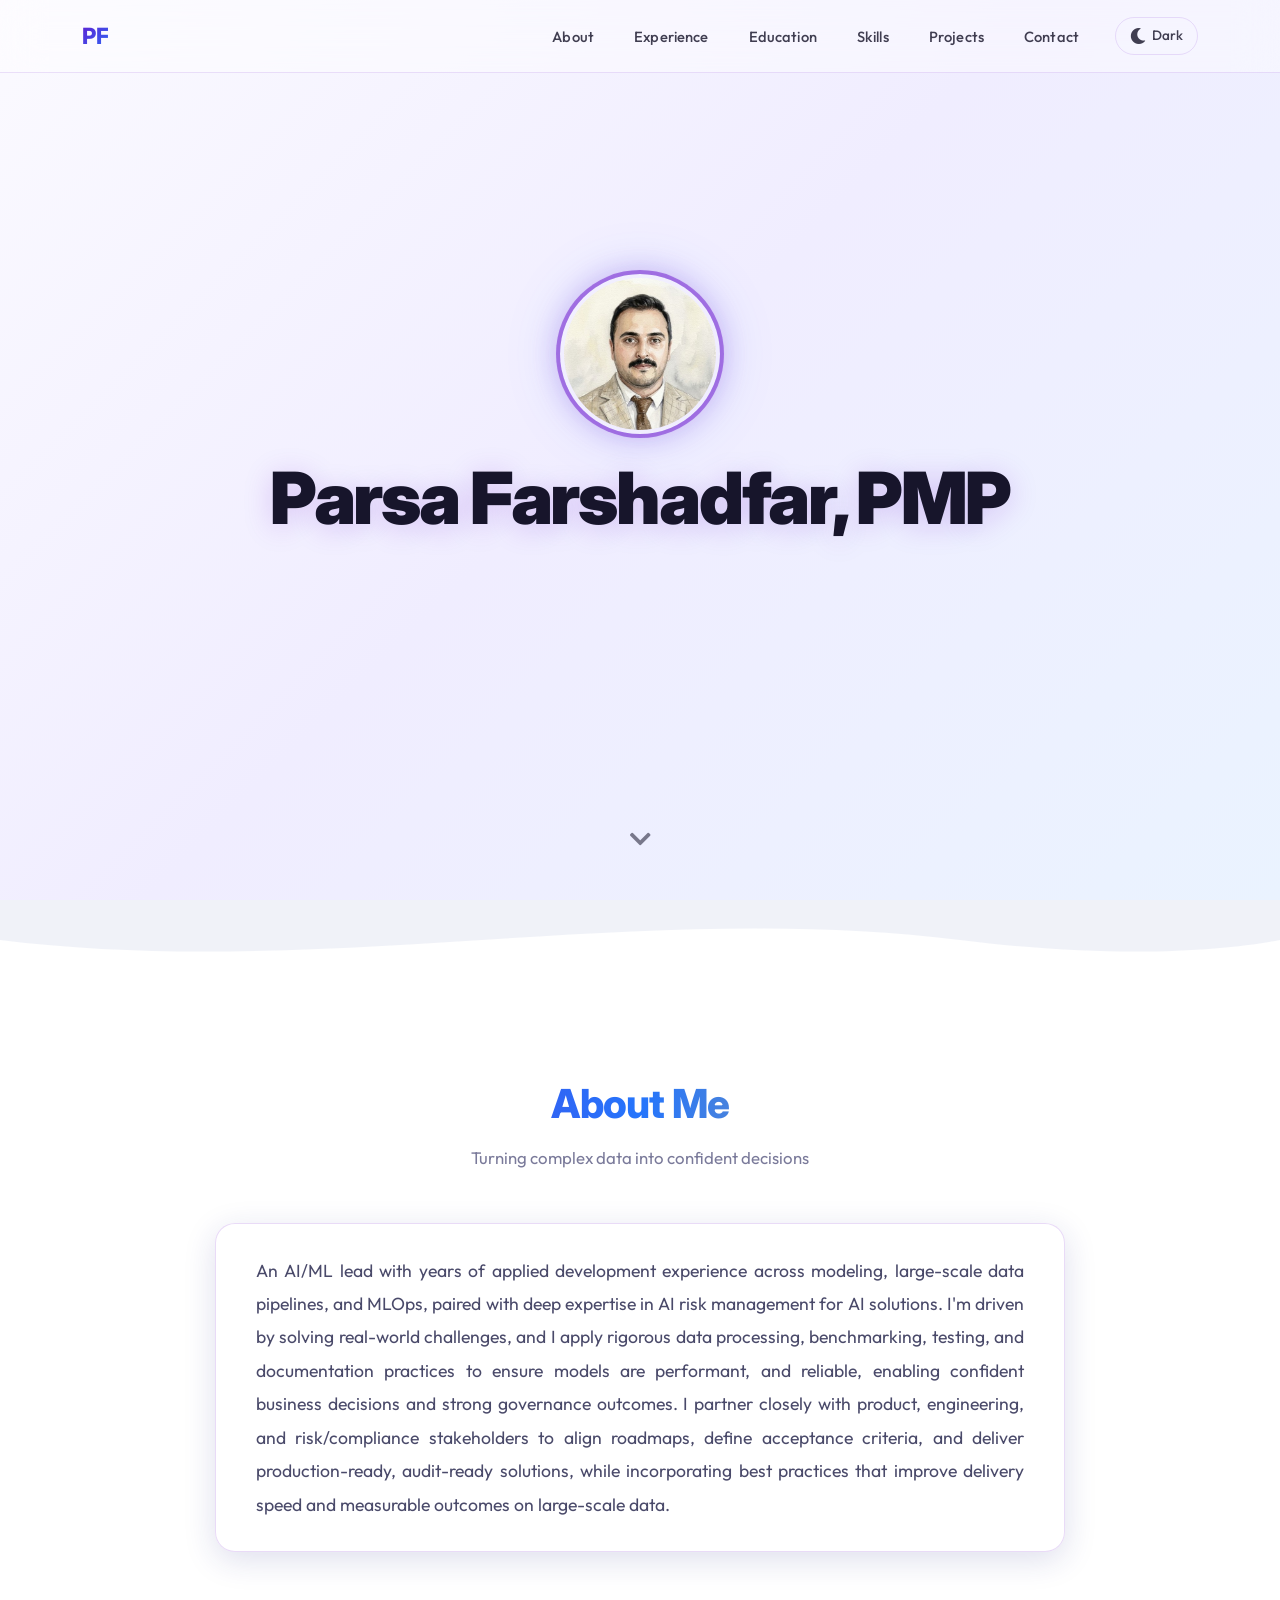
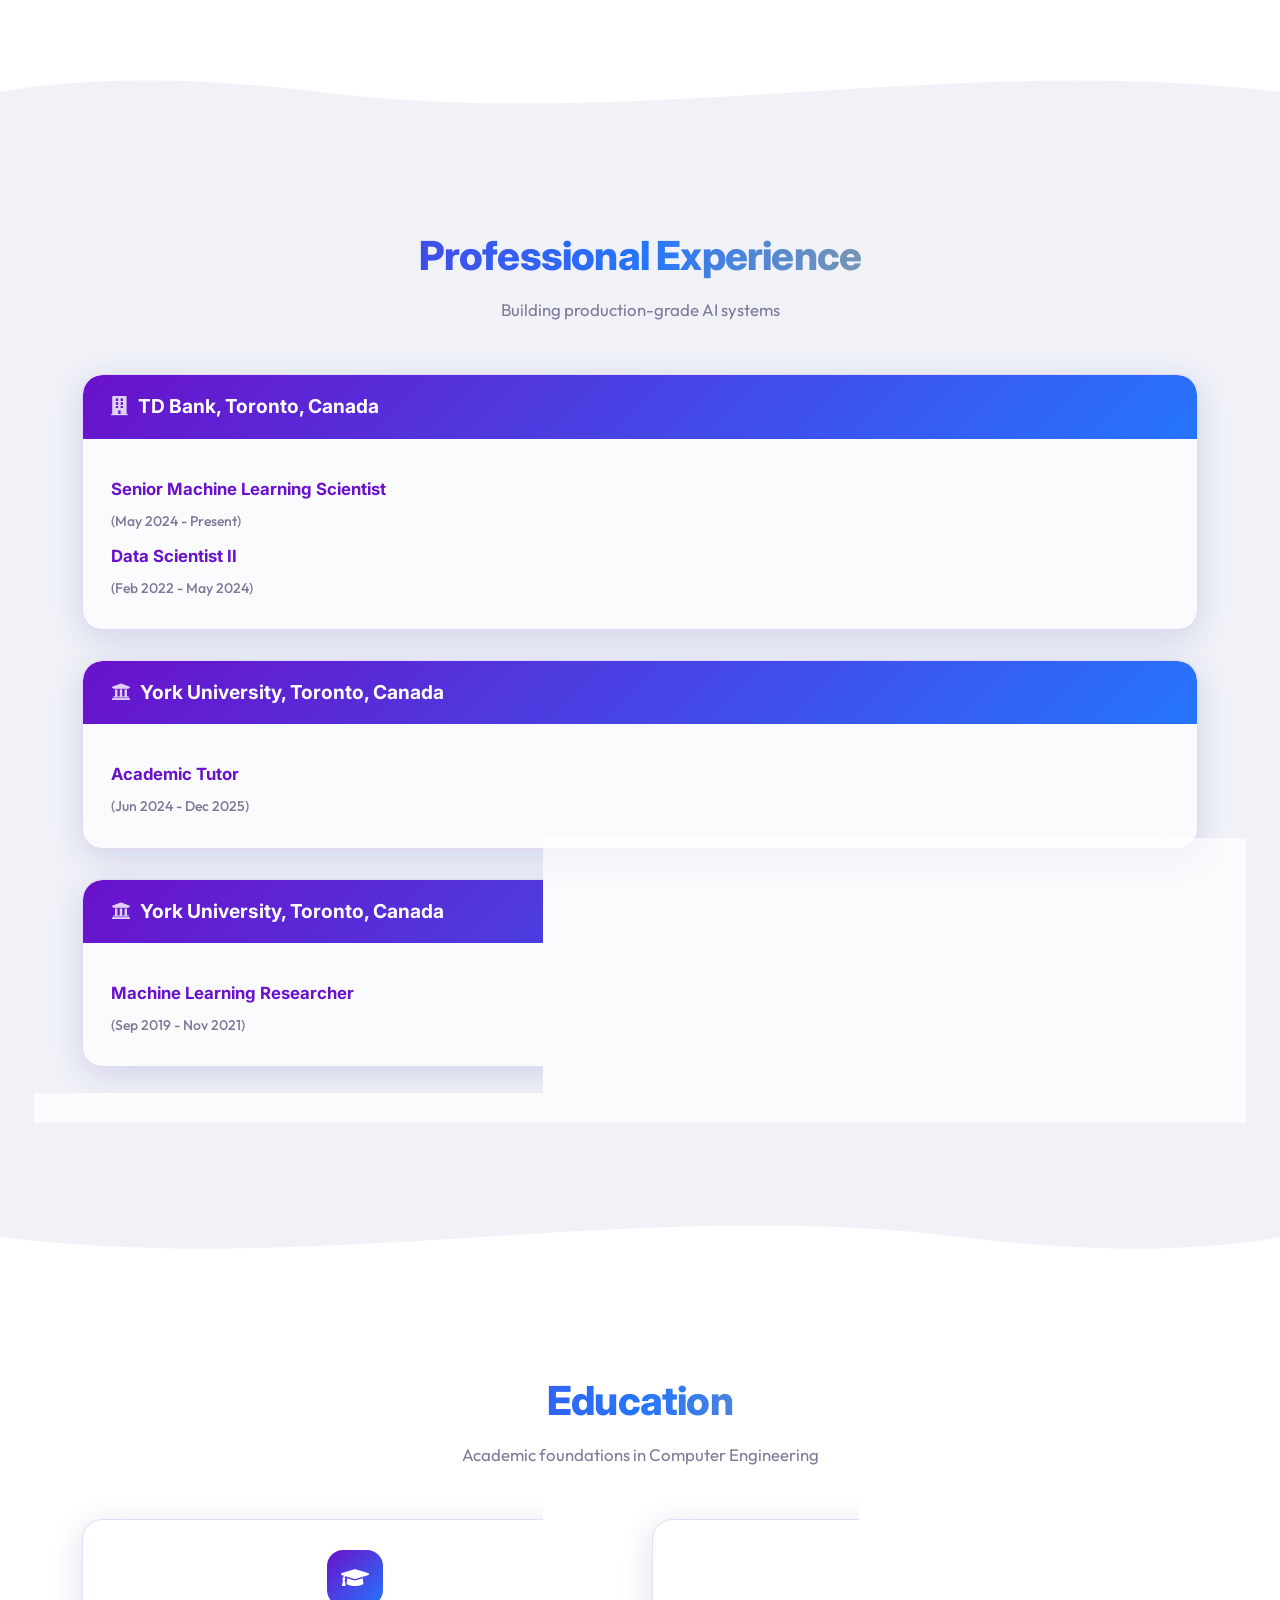
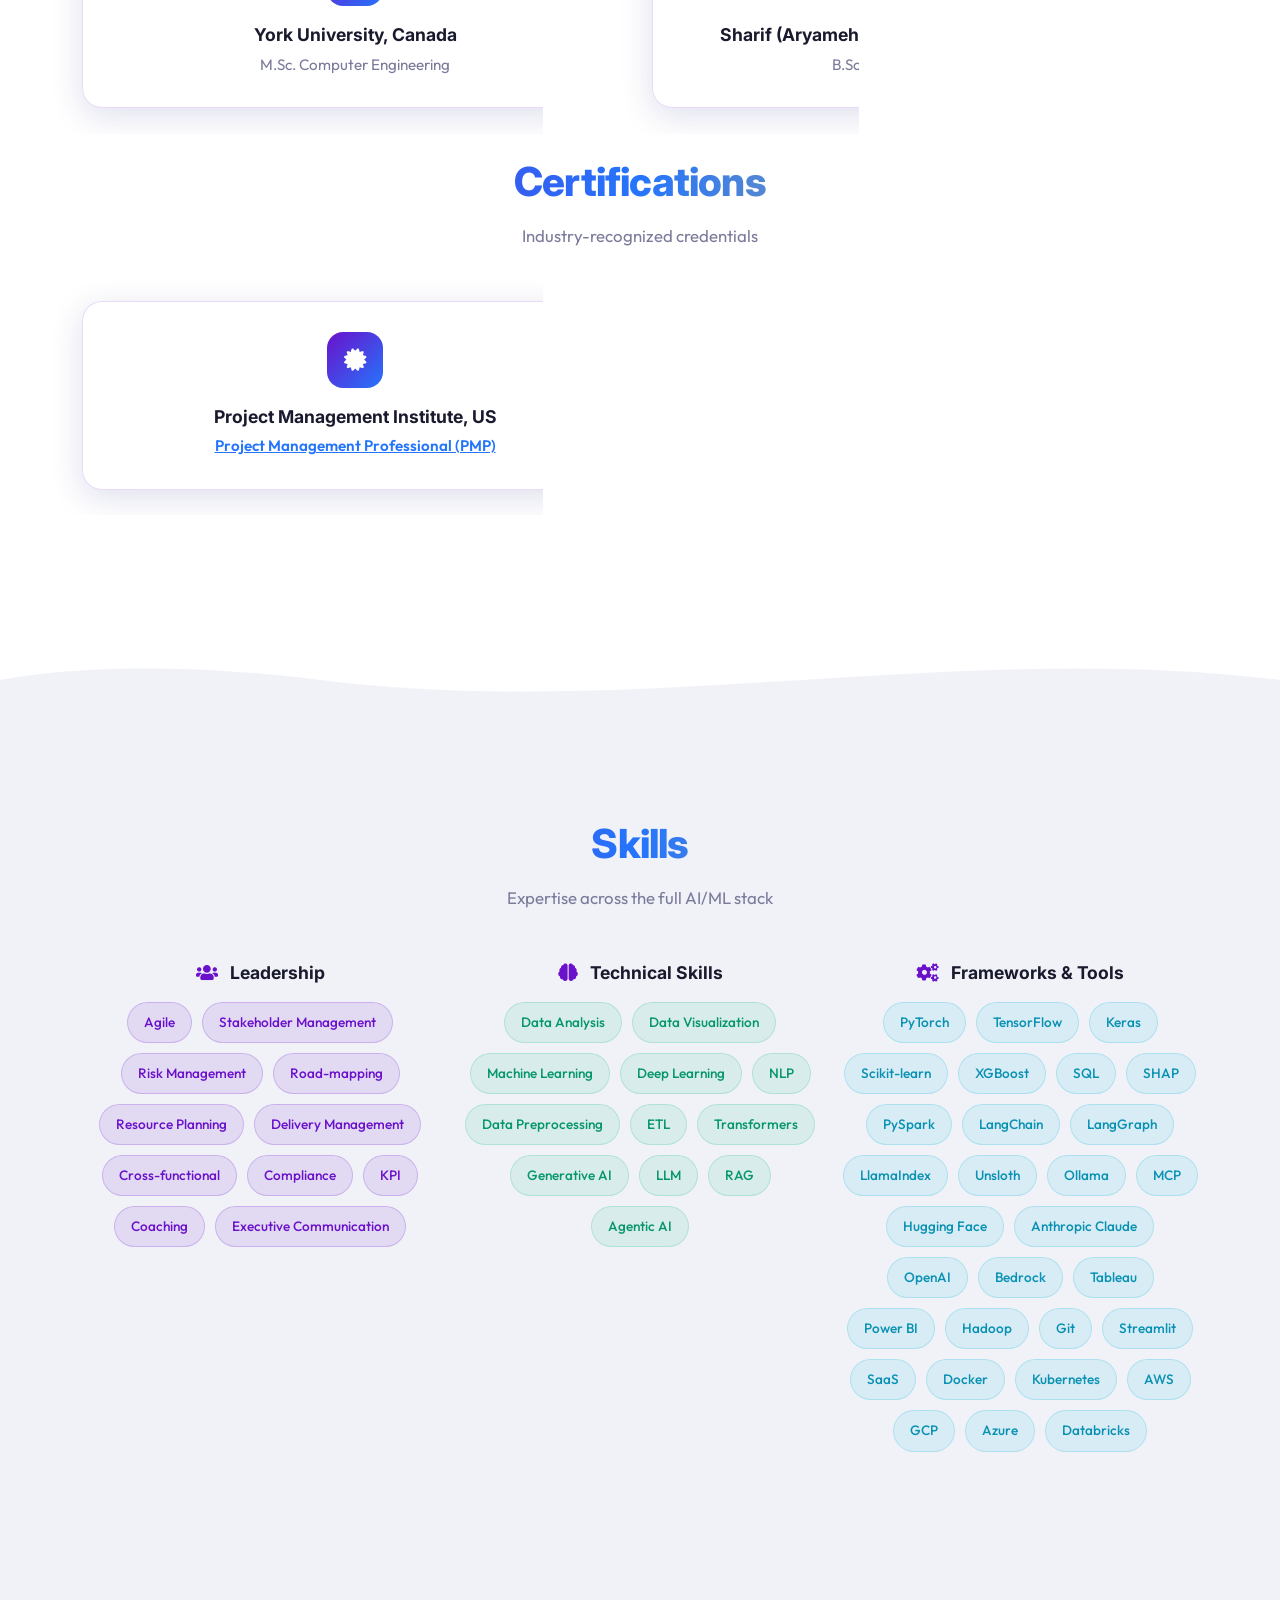
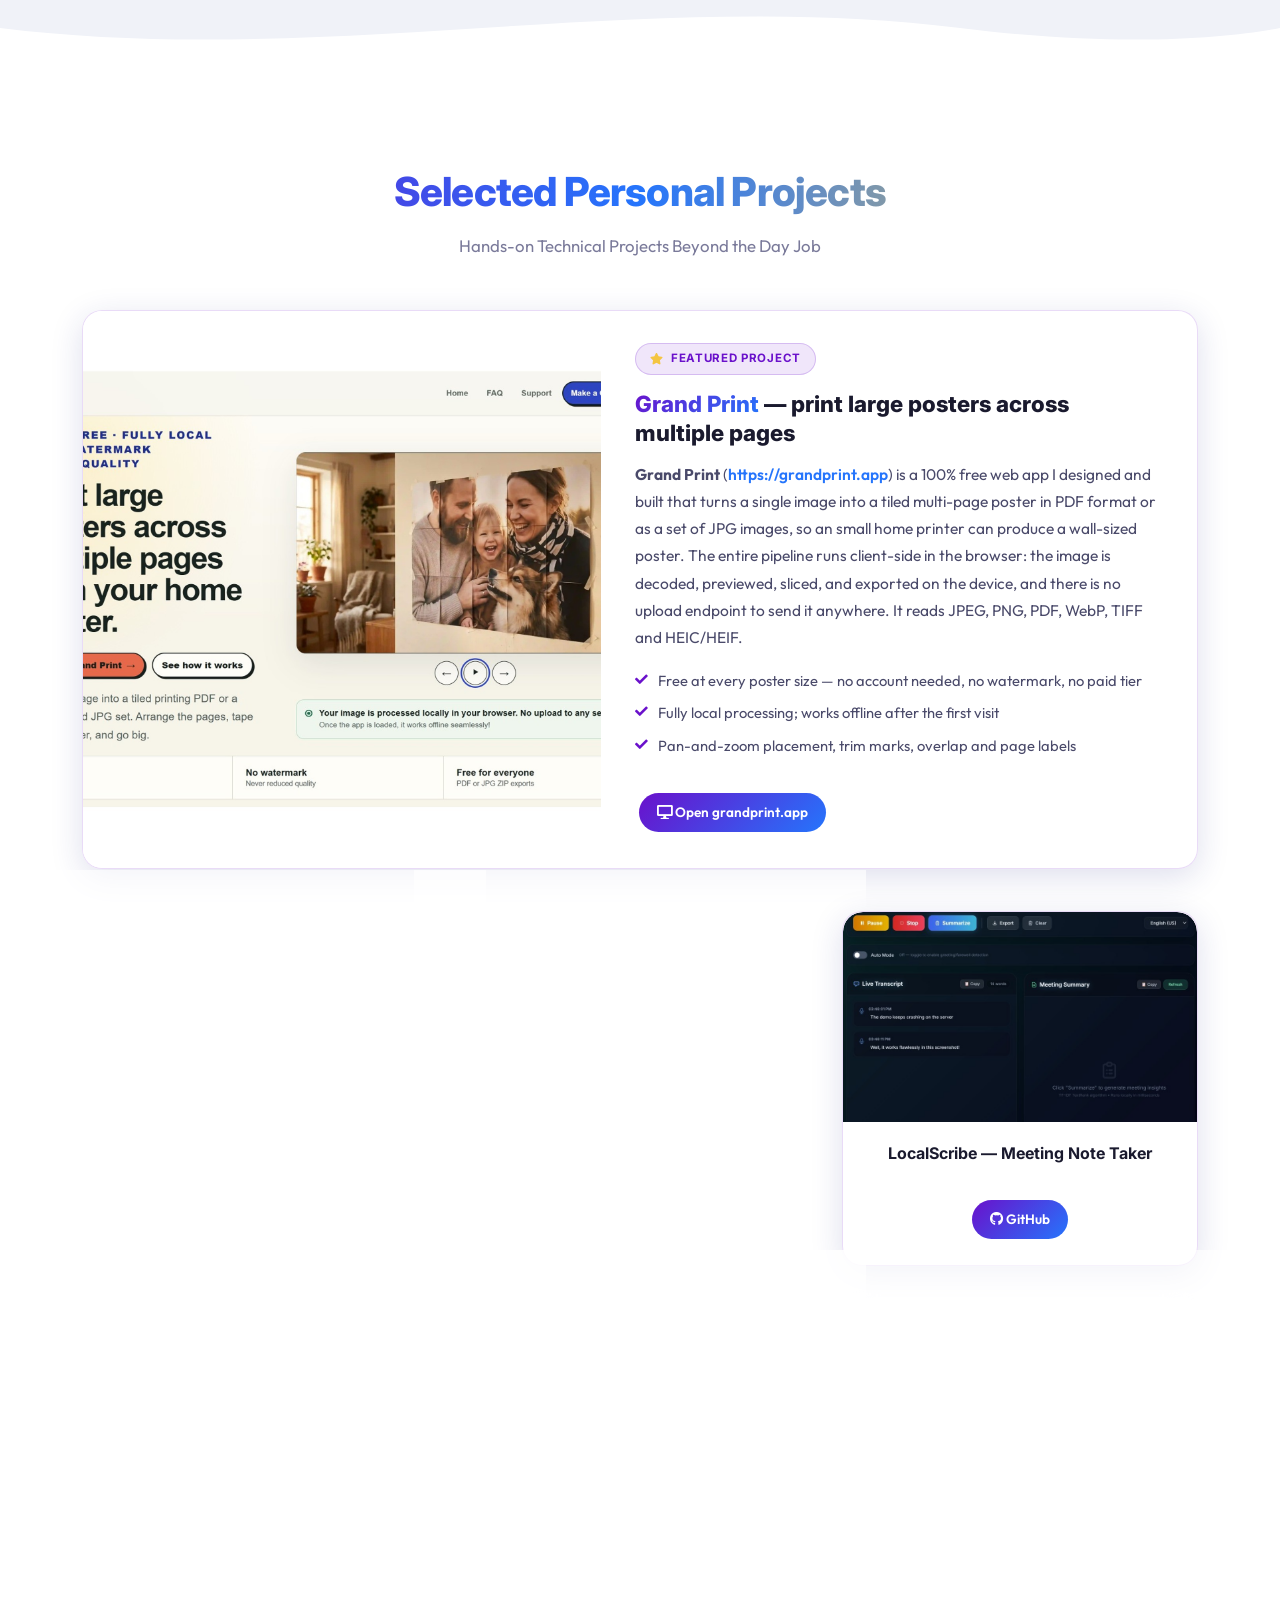
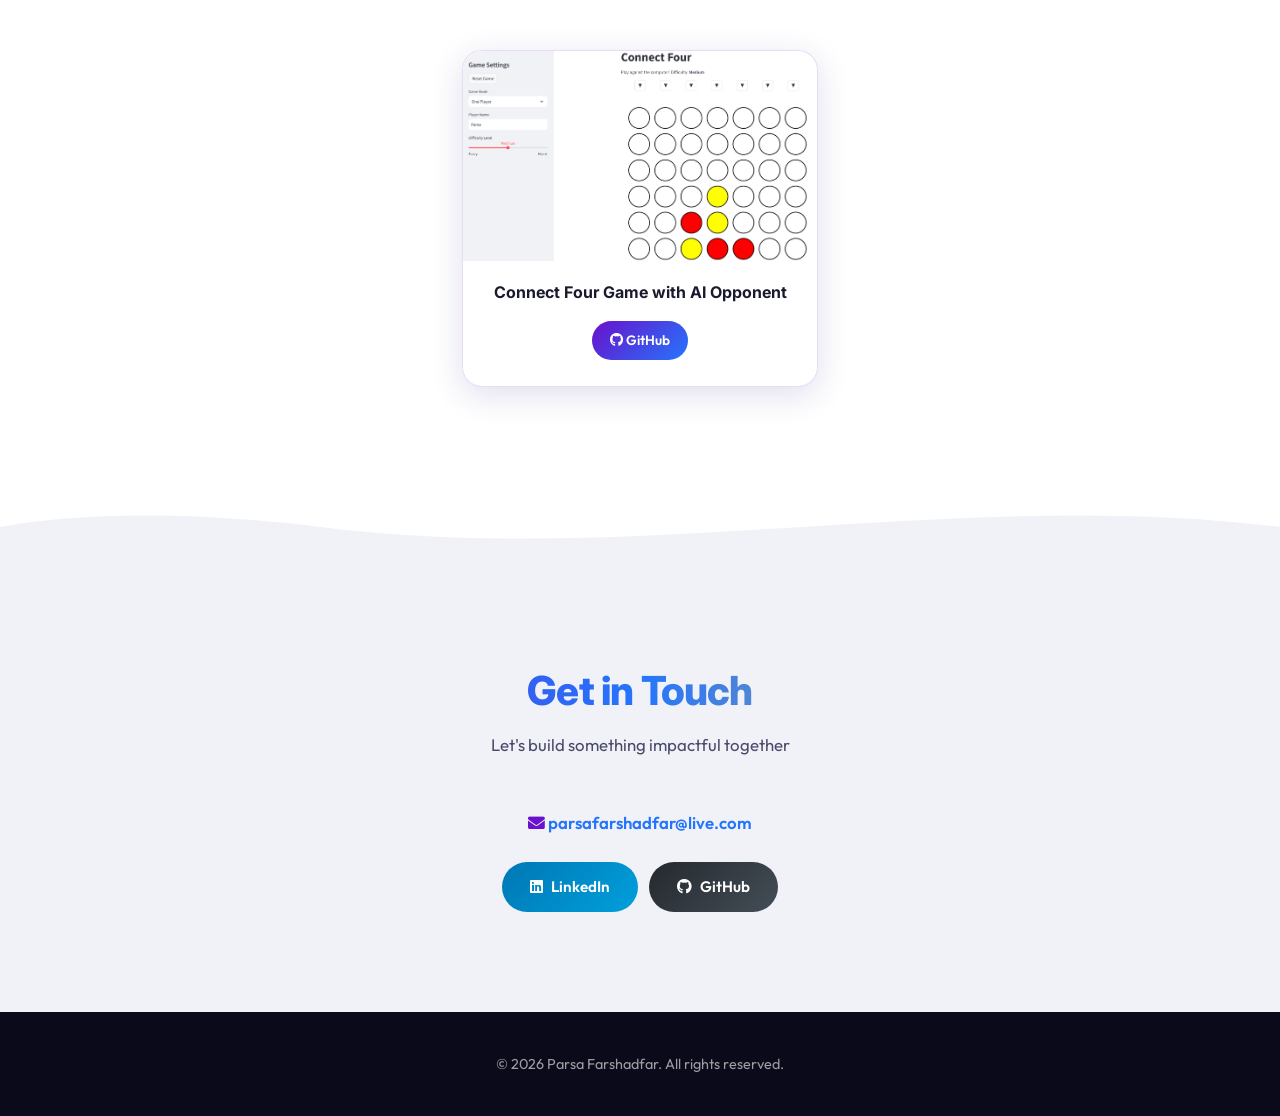
==== index.html @ b62a66c0 "SEO updated." ====
<!DOCTYPE html>
<html lang="en">

<head>
    <!-- Meta Tags and Title -->
    <!-- NOTE: keep <head> free of stray text. Any non-whitespace text here closes
         <head> early and pushes everything below it into <body>, where search
         engines ignore meta tags. Use HTML comments for notes, never bare text. -->
    <meta charset="UTF-8">
    <meta name="viewport" content="width=device-width, initial-scale=1.0">
    <title>Parsa Farshadfar, PMP — ML Scientist &amp; Creator of Grand Print</title>
    <meta name="description"
        content="Parsa Farshadfar — Senior Machine Learning Scientist (PMP, RAI) in Toronto, and creator of Grand Print: the free tool to print large posters across multiple pages.">
    <link rel="canonical" href="https://parsafarshadfar.com/">
    <meta name="author" content="Parsa Farshadfar">

    <!-- Allow full-length snippets and large image previews in search results -->
    <meta name="robots" content="index, follow, max-snippet:-1, max-image-preview:large, max-video-preview:-1">

    <!-- Bing Webmaster Tools site verification -->
    <meta name="msvalidate.01" content="12654620656A2408510FFBB401607778">

    <!-- Open Graph — LinkedIn, Facebook, Slack, Discord link previews -->
    <meta property="og:type" content="profile">
    <meta property="og:site_name" content="Parsa Farshadfar">
    <meta property="og:title" content="Parsa Farshadfar, PMP — ML Scientist &amp; Creator of Grand Print">
    <meta property="og:description"
        content="Senior Machine Learning Scientist (PMP, RAI) in Toronto, and creator of Grand Print: the free tool to print large posters across multiple pages.">
    <meta property="og:url" content="https://parsafarshadfar.com/">
    <meta property="og:image" content="https://parsafarshadfar.com/data/profile_picture.jpg">
    <meta property="og:image:width" content="475">
    <meta property="og:image:height" content="475">
    <meta property="og:image:alt" content="Portrait of Parsa Farshadfar">
    <meta property="og:locale" content="en_CA">
    <meta property="profile:first_name" content="Parsa">
    <meta property="profile:last_name" content="Farshadfar">

    <!-- Twitter / X card -->
    <meta name="twitter:card" content="summary">
    <meta name="twitter:title" content="Parsa Farshadfar, PMP — ML Scientist &amp; Creator of Grand Print">
    <meta name="twitter:description"
        content="Senior Machine Learning Scientist (PMP, RAI) in Toronto, and creator of Grand Print: the free tool to print large posters across multiple pages.">
    <meta name="twitter:image" content="https://parsafarshadfar.com/data/profile_picture.jpg">

    <!-- Favicon -->
    <link rel="icon"
        href="data:image/svg+xml,%3Csvg xmlns=%27http://www.w3.org/2000/svg%27 viewBox=%270 0 100 100%27%3E%3Ctext y=%27.9em%27 font-size=%2790%27%3E🤖%3C/text%3E%3C/svg%3E"
        type="image/svg+xml">

    <!-- Theme Color Meta Tag -->
    <meta name="theme-color" content="#6a11cb" />

    <!-- Resource Hints — establish early connections to CDN origins -->
    <link rel="preconnect" href="https://fonts.googleapis.com">
    <link rel="preconnect" href="https://fonts.gstatic.com" crossorigin>
    <link rel="dns-prefetch" href="https://cdnjs.cloudflare.com">
    <link rel="dns-prefetch" href="https://cdn.jsdelivr.net">
    <!-- Grand Print is the most-clicked outbound destination on this page; resolve
         its DNS before the click rather than after it. -->
    <link rel="dns-prefetch" href="https://grandprint.app">

    <!-- Google Fonts — Inter + Outfit -->
    <link
        href="https://fonts.googleapis.com/css2?family=Inter:wght@300;400;500;600;700;800;900&family=Outfit:wght@300;400;500;600;700&display=swap"
        rel="stylesheet">

    <!-- Bootstrap CSS -->
    <link href="https://cdn.jsdelivr.net/npm/bootstrap@5.3.0-alpha1/dist/css/bootstrap.min.css" rel="stylesheet">

    <!-- Font Awesome for Icons -->
    <link href="https://cdnjs.cloudflare.com/ajax/libs/font-awesome/5.15.3/css/all.min.css" rel="stylesheet">

    <!-- Non-critical CSS — load asynchronously (AOS + Animate.css are only needed after page renders) -->
    <link rel="stylesheet" href="https://cdn.jsdelivr.net/npm/aos@2.3.4/dist/aos.css" media="print"
        onload="this.media='all'">
    <link rel="stylesheet" href="https://cdn.jsdelivr.net/npm/animate.css@4.1.1/animate.min.css" media="print"
        onload="this.media='all'">

    <!-- Custom CSS (external, cacheable). The ?v= is bumped whenever style.css
         changes: GitHub Pages serves it with a long cache lifetime, so without a
         new URL returning visitors keep rendering the previously cached copy. -->
    <link rel="stylesheet" href="style.css?v=2">

    <!-- Structured data — one @graph so Google resolves Person, page, and app as
         linked entities rather than three unrelated blobs. The SoftwareApplication
         node is what ties Grand Print to Parsa as its author. -->
    <script type="application/ld+json">
    {
      "@context": "https://schema.org",
      "@graph": [
        {
          "@type": "Person",
          "@id": "https://parsafarshadfar.com/#person",
          "name": "Parsa Farshadfar",
          "givenName": "Parsa",
          "familyName": "Farshadfar",
          "honorificSuffix": "PMP",
          "url": "https://parsafarshadfar.com/",
          "image": "https://parsafarshadfar.com/data/profile_picture.jpg",
          "email": "mailto:parsafarshadfar@live.com",
          "jobTitle": "Senior Machine Learning Scientist",
          "description": "AI/ML lead with applied experience across modeling, large-scale data pipelines, and MLOps, paired with deep expertise in AI risk management. Creator of Grand Print.",
          "worksFor": {
            "@type": "Organization",
            "name": "TD Bank",
            "url": "https://www.td.com/"
          },
          "homeLocation": {
            "@type": "Place",
            "address": {
              "@type": "PostalAddress",
              "addressLocality": "Toronto",
              "addressRegion": "ON",
              "addressCountry": "CA"
            }
          },
          "alumniOf": [
            {
              "@type": "CollegeOrUniversity",
              "name": "York University",
              "url": "https://www.yorku.ca/"
            },
            {
              "@type": "CollegeOrUniversity",
              "name": "Sharif University of Technology",
              "url": "https://www.sharif.edu/"
            }
          ],
          "hasCredential": [
            {
              "@type": "EducationalOccupationalCredential",
              "name": "Project Management Professional (PMP)",
              "credentialCategory": "Professional Certification",
              "url": "https://www.credly.com/badges/9af36518-3202-4b43-8bf5-37dfb7de5058/public_url",
              "recognizedBy": {
                "@type": "Organization",
                "name": "Project Management Institute"
              }
            },
            {
              "@type": "EducationalOccupationalCredential",
              "name": "Risk and AI (RAI)",
              "credentialCategory": "Professional Certification",
              "url": "https://my.garp.org/DigitalBadgeRAI?id=003Po00001IxTvxIAF",
              "recognizedBy": {
                "@type": "Organization",
                "name": "Global Association of Risk Professionals (GARP)"
              }
            }
          ],
          "knowsAbout": [
            "Machine Learning",
            "Deep Learning",
            "Natural Language Processing",
            "Generative AI",
            "Large Language Models",
            "Retrieval-Augmented Generation",
            "Agentic AI",
            "AI Risk Management",
            "Model Risk Management",
            "MLOps",
            "Data Engineering",
            "PyTorch",
            "TensorFlow",
            "PySpark",
            "Project Management"
          ],
          "sameAs": [
            "https://www.linkedin.com/in/parsafarshadfar",
            "https://github.com/parsafarshadfar"
          ]
        },
        {
          "@type": "SoftwareApplication",
          "@id": "https://grandprint.app/#software",
          "name": "Grand Print",
          "alternateName": "grandprint.app",
          "url": "https://grandprint.app/",
          "mainEntityOfPage": "https://grandprint.app/",
          "sameAs": ["https://grandprint.app/"],
          "image": "https://parsafarshadfar.com/data/GrandPrint.jpg",
          "applicationCategory": "DesignApplication",
          "applicationSubCategory": "Poster and tiled printing tool",
          "operatingSystem": "Any modern web browser",
          "browserRequirements": "Requires a modern browser with JavaScript enabled",
          "description": "Free tool to print large posters across multiple pages. Turns one image into a tiled multi-page PDF or a coordinate-named JPG set, processed entirely in the browser with no upload, no watermark, and no paid tier.",
          "author": { "@id": "https://parsafarshadfar.com/#person" },
          "creator": { "@id": "https://parsafarshadfar.com/#person" },
          "subjectOf": { "@id": "https://parsafarshadfar.com/grand-print/#webpage" },
          "isAccessibleForFree": true,
          "offers": {
            "@type": "Offer",
            "price": "0",
            "priceCurrency": "USD"
          },
          "featureList": [
            "Free with no paid tier, account, or feature unlock",
            "Watermark-free, full-quality export at any poster size",
            "Local browser image processing with no upload endpoint",
            "JPEG, PNG, WebP, TIFF, HEIC/HEIF, and PDF input",
            "Multi-page tiled PDF output",
            "Coordinate-named JPG ZIP and direct square JPG output",
            "Pan and zoom placement with a live sheet-grid preview",
            "Quarter-turn rotation, per-sheet exclusion, margins and overlap",
            "Trim marks and page labels for assembly",
            "Optional one-time 2x Lanczos resampling for small source images",
            "Works offline after the first visit"
          ]
        },
        {
          "@type": "WebSite",
          "@id": "https://parsafarshadfar.com/#website",
          "url": "https://parsafarshadfar.com/",
          "name": "Parsa Farshadfar",
          "inLanguage": "en",
          "publisher": { "@id": "https://parsafarshadfar.com/#person" },
          "hasPart": { "@id": "https://parsafarshadfar.com/grand-print/#webpage" }
        },
        {
          "@type": "ProfilePage",
          "@id": "https://parsafarshadfar.com/#webpage",
          "url": "https://parsafarshadfar.com/",
          "name": "Parsa Farshadfar, PMP — ML Scientist & Creator of Grand Print",
          "isPartOf": { "@id": "https://parsafarshadfar.com/#website" },
          "about": { "@id": "https://parsafarshadfar.com/#person" },
          "mainEntity": { "@id": "https://parsafarshadfar.com/#person" },
          "primaryImageOfPage": "https://parsafarshadfar.com/data/profile_picture.jpg",
          "significantLink": "https://grandprint.app/",
          "relatedLink": "https://parsafarshadfar.com/grand-print/",
          "inLanguage": "en"
        },
        {
          "@type": "WebPage",
          "@id": "https://parsafarshadfar.com/grand-print/#webpage",
          "url": "https://parsafarshadfar.com/grand-print/",
          "name": "Grand Print — Free Tool to Print Large Posters Across Multiple Pages",
          "isPartOf": { "@id": "https://parsafarshadfar.com/#website" },
          "about": { "@id": "https://grandprint.app/#software" },
          "author": { "@id": "https://parsafarshadfar.com/#person" },
          "primaryImageOfPage": "https://parsafarshadfar.com/data/GrandPrint.jpg",
          "inLanguage": "en"
        }
      ]
    }
    </script>
</head>

<body>
    <!-- Navigation Bar -->
    <nav class="navbar navbar-expand-lg navbar-dark fixed-top" id="mainNav">
        <div class="container">
            <a class="navbar-brand" href="#hero-section">PF</a>
            <button class="navbar-toggler" type="button" data-bs-toggle="collapse" data-bs-target="#navbarNav"
                aria-controls="navbarNav" aria-expanded="false" aria-label="Toggle navigation">
                <span class="navbar-toggler-icon"></span>
            </button>
            <div class="collapse navbar-collapse" id="navbarNav">
                <ul class="navbar-nav ms-auto">
                    <li class="nav-item">
                        <a class="nav-link" href="#about-section">About</a>
                    </li>
                    <li class="nav-item">
                        <a class="nav-link" href="#experience-section">Experience</a>
                    </li>
                    <li class="nav-item">
                        <a class="nav-link" href="#education-section">Education</a>
                    </li>
                    <li class="nav-item">
                        <a class="nav-link" href="#skills-section">Skills</a>
                    </li>
                    <li class="nav-item">
                        <a class="nav-link" href="#projects-section">Projects</a>
                    </li>
                    <li class="nav-item">
                        <a class="nav-link" href="#contact-section">Contact</a>
                    </li>
                </ul>
                <div class="ms-3">
                    <a class="dark-mode-toggle" href="#" onclick="toggleDarkMode(); return false;"
                        title="Toggle Dark Mode" id="darkModeToggle">
                        <i class="fas fa-moon"></i><span id="darkModeText">Dark</span>
                    </a>
                </div>
            </div>
        </div>
    </nav>

    <!-- Hero Section with Vanta.js Background -->
    <section class="hero-section" id="hero-section">
        <div id="vanta-bg"></div>
        <div class="hero-content">
            <img src="data/profile_picture.jpg" alt="Parsa Farshadfar" class="hero-profile-pic">
            <h1 class="hero-name animate__animated animate__fadeInDown">Parsa Farshadfar, PMP</h1>
            <div class="hero-typed-wrapper">
                <span id="typed-output"></span>
            </div>

        </div>
        <!-- Scroll Indicator -->
        <div class="scroll-indicator">
            <a href="#about-section"><i class="fas fa-chevron-down"></i></a>
        </div>
    </section>

    <!-- Wave Divider: Hero → About -->
    <div class="wave-divider">
        <svg viewBox="0 0 1440 80" preserveAspectRatio="none">
            <path fill="var(--bg-secondary)" d="M0,40 C360,80 720,0 1080,40 C1260,60 1380,50 1440,40 L1440,80 L0,80 Z">
            </path>
        </svg>
    </div>

    <!-- About Me Section -->
    <section class="section section-light about-section" id="about-section">
        <div class="container">
            <h2 class="section-heading shimmer-text" data-aos="fade-up">About Me</h2>
            <p class="section-subtitle" data-aos="fade-up" data-aos-delay="100">Turning complex data into confident
                decisions</p>
            <div class="about-text" data-aos="fade-up" data-aos-delay="200">
                An AI/ML lead with years of applied development experience across modeling, large-scale data pipelines,
                and MLOps,
                paired with deep expertise in AI risk management for AI solutions. I'm driven by solving real-world
                challenges,
                and I apply rigorous data processing, benchmarking, testing, and documentation practices to ensure
                models are performant,
                and reliable, enabling confident business decisions and strong governance outcomes. I partner closely
                with product, engineering,
                and risk/compliance stakeholders to align roadmaps, define acceptance criteria, and deliver
                production-ready, audit-ready solutions,
                while incorporating best practices that improve delivery speed and measurable outcomes on large-scale
                data.
            </div>
        </div>
    </section>

    <!-- Wave Divider: About → Experience -->
    <div class="wave-divider flip">
        <svg viewBox="0 0 1440 80" preserveAspectRatio="none">
            <path fill="var(--bg-secondary)" d="M0,40 C360,80 720,0 1080,40 C1260,60 1380,50 1440,40 L1440,80 L0,80 Z">
            </path>
        </svg>
    </div>

    <!-- Professional Experience Section -->
    <section class="section section-dark" id="experience-section">
        <div class="container">
            <h2 class="section-heading shimmer-text text-center" data-aos="fade-up">Professional Experience</h2>
            <p class="section-subtitle text-center" data-aos="fade-up" data-aos-delay="100">Building production-grade AI
                systems</p>
            <div class="row">
                <!-- Experience Card 1 -->
                <div class="col-md-12" data-aos="fade-up" data-aos-delay="200">
                    <div class="glass-card experience-card">
                        <div class="card-header-custom">
                            <h4><i class="fas fa-building" style="margin-right:10px;opacity:0.8;"></i>TD Bank, Toronto,
                                Canada</h4>
                        </div>
                        <div class="card-body">
                            <h5>Senior Machine Learning Scientist</h5>
                            <small>(May 2024 - Present)</small>
                            <h5>Data Scientist II</h5>
                            <small>(Feb 2022 - May 2024)</small>
                        </div>
                    </div>
                </div>
                <!-- Experience Card 2 -->
                <div class="col-md-12" data-aos="fade-up" data-aos-delay="300">
                    <div class="glass-card experience-card">
                        <div class="card-header-custom">
                            <h4><i class="fas fa-university" style="margin-right:10px;opacity:0.8;"></i>York University,
                                Toronto, Canada</h4>
                        </div>
                        <div class="card-body">
                            <h5>Academic Tutor</h5>
                            <small>(Jun 2024 - Dec 2025)</small>
                        </div>
                    </div>
                </div>
                <!-- Experience Card 3 -->
                <div class="col-md-12" data-aos="fade-up" data-aos-delay="300">
                    <div class="glass-card experience-card">
                        <div class="card-header-custom">
                            <h4><i class="fas fa-university" style="margin-right:10px;opacity:0.8;"></i>York University,
                                Toronto, Canada</h4>
                        </div>
                        <div class="card-body">
                            <h5>Machine Learning Researcher</h5>
                            <small>(Sep 2019 - Nov 2021)</small>
                        </div>
                    </div>
                </div>
            </div>
        </div>
    </section>

    <!-- Wave Divider: Experience → Education -->
    <div class="wave-divider">
        <svg viewBox="0 0 1440 80" preserveAspectRatio="none">
            <path fill="var(--bg-secondary)" d="M0,40 C360,80 720,0 1080,40 C1260,60 1380,50 1440,40 L1440,80 L0,80 Z">
            </path>
        </svg>
    </div>

    <!-- Education Section -->
    <section class="section section-light" id="education-section">
        <div class="container">
            <h2 class="section-heading shimmer-text text-center" data-aos="fade-up">Education</h2>
            <p class="section-subtitle text-center" data-aos="fade-up" data-aos-delay="100">Academic foundations in
                Computer Engineering</p>
            <div class="education-grid" data-aos="fade-up" data-aos-delay="200">
                <div class="glass-card edu-card">
                    <div class="edu-icon"><i class="fas fa-graduation-cap"></i></div>
                    <h4>York University, Canada</h4>
                    <p>M.Sc. Computer Engineering</p>
                </div>
                <div class="glass-card edu-card">
                    <div class="edu-icon"><i class="fas fa-graduation-cap"></i></div>
                    <h4>Sharif (Aryamehr) University of Technology, Iran</h4>
                    <p>B.Sc. Computer Engineering</p>
                </div>
            </div>

            <h2 class="section-heading shimmer-text text-center" data-aos="fade-up">Certifications</h2>
            <p class="section-subtitle text-center" data-aos="fade-up" data-aos-delay="100">Industry-recognized
                credentials</p>
            <div class="education-grid" data-aos="fade-up" data-aos-delay="200">
                <div class="glass-card edu-card">
                    <div class="edu-icon"><i class="fas fa-certificate"></i></div>
                    <h4>Project Management Institute, US</h4>
                    <p><a href="https://www.credly.com/badges/9af36518-3202-4b43-8bf5-37dfb7de5058/public_url"
                            target="_blank">Project Management Professional (PMP)</a></p>
                </div>
                <div class="glass-card edu-card">
                    <div class="edu-icon"><i class="fas fa-shield-alt"></i></div>
                    <h4>Global Association of Risk Professionals (GARP), US</h4>
                    <p><a href="https://my.garp.org/DigitalBadgeRAI?id=003Po00001IxTvxIAF" target="_blank">Risk & AI
                            (RAI)</a></p>
                </div>
            </div>
        </div>
    </section>

    <!-- Wave Divider: Education → Skills -->
    <div class="wave-divider flip">
        <svg viewBox="0 0 1440 80" preserveAspectRatio="none">
            <path fill="var(--bg-secondary)" d="M0,40 C360,80 720,0 1080,40 C1260,60 1380,50 1440,40 L1440,80 L0,80 Z">
            </path>
        </svg>
    </div>

    <!-- Skills Section -->
    <section class="section section-dark skills-section" id="skills-section">
        <div class="container">
            <h2 class="section-heading shimmer-text" data-aos="fade-up">Skills</h2>
            <p class="section-subtitle" data-aos="fade-up" data-aos-delay="100">Expertise across the full AI/ML stack
            </p>

            <!-- Skill Tags -->
            <div class="row mt-5">
                <!-- Leadership -->
                <div class="col-md-4" data-aos="fade-up" data-aos-delay="100">
                    <div class="skill-category">
                        <h4><i class="fas fa-users"></i> Leadership</h4>
                        <div class="skill-tags" id="leadershipTags">
                            <span class="skill-tag">Agile</span>
                            <span class="skill-tag">Stakeholder Management</span>
                            <span class="skill-tag">Risk Management</span>
                            <span class="skill-tag">Road-mapping</span>
                            <span class="skill-tag">Resource Planning</span>
                            <span class="skill-tag">Delivery Management</span>
                            <span class="skill-tag">Cross-functional</span>
                            <span class="skill-tag">Compliance</span>
                            <span class="skill-tag">KPI</span>
                            <span class="skill-tag">Coaching</span>
                            <span class="skill-tag">Executive Communication</span>
                        </div>
                    </div>
                </div>
                <!-- Technical Skills -->
                <div class="col-md-4" data-aos="fade-up" data-aos-delay="200">
                    <div class="skill-category">
                        <h4><i class="fas fa-brain"></i> Technical Skills</h4>
                        <div class="skill-tags" id="techTags">
                            <span class="skill-tag green">Data Analysis</span>
                            <span class="skill-tag green">Data Visualization</span>
                            <span class="skill-tag green">Machine Learning</span>
                            <span class="skill-tag green">Deep Learning</span>
                            <span class="skill-tag green">NLP</span>
                            <span class="skill-tag green">Data Preprocessing</span>
                            <span class="skill-tag green">ETL</span>
                            <span class="skill-tag green">Transformers</span>
                            <span class="skill-tag green">Generative AI</span>
                            <span class="skill-tag green">LLM</span>
                            <span class="skill-tag green">RAG</span>
                            <span class="skill-tag green">Agentic AI</span>
                        </div>
                    </div>
                </div>
                <!-- Frameworks & Tools -->
                <div class="col-md-4" data-aos="fade-up" data-aos-delay="300">
                    <div class="skill-category">
                        <h4><i class="fas fa-cogs"></i> Frameworks & Tools</h4>
                        <div class="skill-tags" id="frameworkTags">
                            <span class="skill-tag cyan">PyTorch</span>
                            <span class="skill-tag cyan">TensorFlow</span>
                            <span class="skill-tag cyan">Keras</span>
                            <span class="skill-tag cyan">Scikit-learn</span>
                            <span class="skill-tag cyan">XGBoost</span>
                            <span class="skill-tag cyan">SQL</span>
                            <span class="skill-tag cyan">SHAP</span>
                            <span class="skill-tag cyan">PySpark</span>
                            <span class="skill-tag cyan">LangChain</span>
                            <span class="skill-tag cyan">LangGraph</span>
                            <span class="skill-tag cyan">LlamaIndex</span>
                            <span class="skill-tag cyan">Unsloth</span>
                            <span class="skill-tag cyan">Ollama</span>
                            <span class="skill-tag cyan">MCP</span>
                            <span class="skill-tag cyan">Hugging Face</span>
                            <span class="skill-tag cyan">Anthropic Claude</span>
                            <span class="skill-tag cyan">OpenAI</span>
                            <span class="skill-tag cyan">Bedrock</span>
                            <span class="skill-tag cyan">Tableau</span>
                            <span class="skill-tag cyan">Power BI</span>
                            <span class="skill-tag cyan">Hadoop</span>
                            <span class="skill-tag cyan">Git</span>
                            <span class="skill-tag cyan">Streamlit</span>
                            <span class="skill-tag cyan">SaaS</span>
                            <span class="skill-tag cyan">Docker</span>
                            <span class="skill-tag cyan">Kubernetes</span>
                            <span class="skill-tag cyan">AWS</span>
                            <span class="skill-tag cyan">GCP</span>
                            <span class="skill-tag cyan">Azure</span>
                            <span class="skill-tag cyan">Databricks</span>

                        </div>
                    </div>
                </div>
            </div>
        </div>
    </section>

    <!-- Wave Divider: Skills → Projects -->
    <div class="wave-divider">
        <svg viewBox="0 0 1440 80" preserveAspectRatio="none">
            <path fill="var(--bg-secondary)" d="M0,40 C360,80 720,0 1080,40 C1260,60 1380,50 1440,40 L1440,80 L0,80 Z">
            </path>
        </svg>
    </div>

    <!-- Projects Section -->
    <section class="section section-light" id="projects-section">
        <div class="container">
            <h2 class="section-heading shimmer-text text-center" data-aos="fade-up">Selected Personal Projects</h2>
            <p class="section-subtitle text-center" data-aos="fade-up" data-aos-delay="100">Hands-on Technical Projects
                Beyond the Day Job</p>

            <!-- Featured Project: Grand Print. Deliberately not a .project-card —
                 that class is wired to the modal in main.js; this links out directly. -->
            <article class="glass-card featured-project" data-aos="fade-up" data-aos-delay="150">
                <a class="featured-project-media" href="https://grandprint.app/" target="_blank" rel="noopener"
                    aria-label="Open Grand Print at grandprint.app">
                    <img src="data/GrandPrint.jpg"
                        alt="Grand Print — a photo tiled across a grid of printed sheets to form a large poster"
                        width="1395" height="892" loading="lazy">
                </a>
                <div class="featured-project-body">
                    <span class="featured-badge"><i class="fas fa-star"></i> Featured Project</span>
                    <h3>
                        <a href="https://grandprint.app/" target="_blank" rel="noopener">Grand Print</a>
                        — print large posters across multiple pages
                    </h3>
                    <p>
                        <strong>Grand Print</strong> (<a href="https://grandprint.app/" target="_blank"
                            rel="noopener">https://grandprint.app</a>) is a 100% free web app I designed and built that
                        turns a single image into a tiled multi-page poster in PDF format or as a set of JPG images, so
                        an small home printer can produce a wall-sized poster. The entire pipeline runs client-side in
                        the browser: the image is decoded, previewed, sliced, and exported on the device, and there is
                        no upload endpoint to send it anywhere. It reads JPEG, PNG, PDF, WebP, TIFF and HEIC/HEIF.
                    </p>
                    <ul class="featured-points">
                        <li><i class="fas fa-check"></i> Free at every poster size — no account needed, no watermark, no
                            paid
                            tier</li>
                        <li><i class="fas fa-check"></i> Fully local processing; works offline after the first visit
                        </li>
                        <li><i class="fas fa-check"></i> Pan-and-zoom placement, trim marks, overlap and page labels
                        </li>
                    </ul>
                    <div class="project-links">
                        <a href="https://grandprint.app/" target="_blank" rel="noopener"><i class="fa fa-desktop"></i>
                            Open grandprint.app</a>
                    </div>
                </div>
            </article>

            <div class="row g-4">
                <!-- Project 1 -->
                <div class="col-lg-4 col-md-6" data-aos="fade-up" data-aos-delay="100">
                    <div class="glass-card project-card" data-bs-toggle="modal" data-bs-target="#projectModal">
                        <div class="project-card-img-wrapper">
                            <img src="data/agentic_council_slideshow.gif"
                                alt="Agentic Council — Multi-Model Brainstorming" class="project-card-img"
                                loading="lazy">
                        </div>
                        <div class="project-card-body">
                            <h5>Agentic Council — Multi-Model Brainstorming</h5>
                            <div class="project-links">
                                <a href="https://github.com/parsafarshadfar/agentic_council" target="_blank"><i
                                        class="fab fa-github"></i> GitHub</a>
                            </div>
                        </div>
                    </div>
                </div>
                <!-- Project 2 -->
                <div class="col-lg-4 col-md-6" data-aos="fade-up" data-aos-delay="100">
                    <div class="glass-card project-card" data-bs-toggle="modal" data-bs-target="#projectModal">
                        <div class="project-card-img-wrapper">
                            <img src="data/agentic_pish_detector.jpg" alt="Agentic AI — Phishing Email Detector"
                                class="project-card-img" loading="lazy">
                        </div>
                        <div class="project-card-body">
                            <h5>Agentic AI — Phishing Email Detector</h5>
                            <div class="project-links">
                                <a href="https://github.com/parsafarshadfar/agentic_phish_detector" target="_blank"><i
                                        class="fab fa-github"></i> GitHub</a>
                            </div>
                        </div>
                    </div>
                </div>
                <!-- Project 3 -->
                <div class="col-lg-4 col-md-6" data-aos="fade-up" data-aos-delay="100">
                    <div class="glass-card project-card" data-bs-toggle="modal" data-bs-target="#projectModal">
                        <div class="project-card-img-wrapper">
                            <img src="data/local_scribe.jpg" alt="LocalScribe" class="project-card-img" loading="lazy">
                        </div>
                        <div class="project-card-body">
                            <h5>LocalScribe — Meeting Note Taker</h5>
                            <div class="project-links">
                                <a href="https://github.com/parsafarshadfar/local_scribe" target="_blank"><i
                                        class="fab fa-github"></i> GitHub</a>
                            </div>
                        </div>
                    </div>
                </div>

                <!-- Project 4 -->
                <div class="col-lg-4 col-md-6" data-aos="fade-up" data-aos-delay="300">
                    <div class="glass-card project-card" data-bs-toggle="modal" data-bs-target="#projectModal">
                        <div class="project-card-img-wrapper">
                            <img src="data/profiledata.png" alt="EDA WebApp" class="project-card-img" loading="lazy">
                        </div>
                        <div class="project-card-body">
                            <h5>EDA WebApp — Profile Datasets</h5>
                            <div class="project-links">
                                <a href="https://profiledata.streamlit.app/" target="_blank"><i
                                        class="fab fa-github"></i> Website</a>
                            </div>
                        </div>
                    </div>
                </div>
                <!-- Project 5 -->
                <div class="col-lg-4 col-md-6" data-aos="fade-up" data-aos-delay="100">
                    <div class="glass-card project-card" data-bs-toggle="modal" data-bs-target="#projectModal">
                        <div class="project-card-img-wrapper">
                            <img src="data/trendisearch.png" alt="Trendi Search APP" class="project-card-img"
                                loading="lazy">
                        </div>
                        <div class="project-card-body">
                            <h5>Trendi Search — Custom Google Trends</h5>
                            <div class="project-links">
                                <a href="https://github.com/parsafarshadfar/trendi_search" target="_blank"><i
                                        class="fab fa-github"></i> GitHub</a>
                            </div>
                        </div>
                    </div>
                </div>
                <!-- Project 6 -->
                <div class="col-lg-4 col-md-6" data-aos="fade-up" data-aos-delay="200">
                    <div class="glass-card project-card" data-bs-toggle="modal" data-bs-target="#projectModal">
                        <div class="project-card-img-wrapper">
                            <img src="data/whisperingpdf.png" alt="RAG WebApp" class="project-card-img" loading="lazy">
                        </div>
                        <div class="project-card-body">
                            <h5>RAG WebApp</h5>
                            <div class="project-links">
                                <a href="https://github.com/parsafarshadfar/rag_webapp" target="_blank"><i
                                        class="fab fa-github"></i> GitHub</a>
                            </div>
                        </div>
                    </div>
                </div>
                <!-- Project 7 -->
                <div class="col-lg-4 col-md-6" data-aos="fade-up" data-aos-delay="200">
                    <div class="glass-card project-card" data-bs-toggle="modal" data-bs-target="#projectModal">
                        <div class="project-card-img-wrapper">
                            <img src="data/mortgage.png" alt="Mortgage Analysis" class="project-card-img"
                                loading="lazy">
                        </div>
                        <div class="project-card-body">
                            <h5>Mortgage Analysis</h5>
                            <div class="project-links">
                                <a href="https://github.com/parsafarshadfar/mortgage" target="_blank"><i
                                        class="fab fa-github"></i> GitHub</a>
                            </div>
                        </div>
                    </div>
                </div>
                <!-- Project 8 -->
                <div class="col-lg-4 col-md-6" data-aos="fade-up" data-aos-delay="300">
                    <div class="glass-card project-card" data-bs-toggle="modal" data-bs-target="#projectModal">
                        <div class="project-card-img-wrapper">
                            <img src="data/Connect_Four_Game_AI_demo.png" alt="Connect Four with AI Opponent"
                                class="project-card-img" loading="lazy">
                        </div>
                        <div class="project-card-body">
                            <h5>Connect Four Game with AI Opponent</h5>
                            <div class="project-links">
                                <a href="https://github.com/parsafarshadfar/connect_four_ai" target="_blank"><i
                                        class="fab fa-github"></i> GitHub</a>
                            </div>
                        </div>
                    </div>
                </div>
            </div>
        </div>
        </div>
    </section>

    <!-- Project Modal -->
    <div class="modal fade" id="projectModal" tabindex="-1" aria-labelledby="projectModalLabel" aria-hidden="true">
        <div class="modal-dialog modal-dialog-centered">
            <div class="modal-content">
                <div class="modal-header">
                    <h5 class="modal-title" id="projectModalLabel"></h5>
                    <button type="button" class="btn-close" data-bs-dismiss="modal" aria-label="Close"></button>
                </div>
                <div class="modal-body">
                    <img src="" alt="Project Image" class="modal-img img-fluid">
                    <div class="mt-3 text-center">
                        <a href="#" id="projectRepoLink" target="_blank" class="social-btn github"><i
                                class="fab fa-github"></i> GitHub Repo</a>
                    </div>
                </div>
            </div>
        </div>
    </div>

    <!-- Wave Divider: Projects → Contact -->
    <div class="wave-divider flip">
        <svg viewBox="0 0 1440 80" preserveAspectRatio="none">
            <path fill="var(--bg-secondary)" d="M0,40 C360,80 720,0 1080,40 C1260,60 1380,50 1440,40 L1440,80 L0,80 Z">
            </path>
        </svg>
    </div>

    <!-- Contact Section -->
    <section class="section section-dark contact-section" id="contact-section">
        <div class="container text-center">
            <h2 class="section-heading shimmer-text" data-aos="fade-up">Get in Touch</h2>
            <p class="section-subtitle" data-aos="fade-up" data-aos-delay="100">Let's build something impactful together
            </p>
            <p data-aos="fade-up" data-aos-delay="200">
                <i class="fas fa-envelope" style="color: var(--accent-1);"></i>
                <a href="mailto:parsafarshadfar@live.com">parsafarshadfar@live.com</a>
            </p>
            <div class="mt-4" data-aos="fade-up" data-aos-delay="300">
                <!-- rel="me" backs the sameAs entries in the JSON-LD above, so the
                     profiles resolve to one identity rather than three. -->
                <a href="https://www.linkedin.com/in/parsafarshadfar" target="_blank" rel="me noopener"
                    class="social-btn linkedin me-2">
                    <i class="fab fa-linkedin"></i> LinkedIn
                </a>
                <a href="https://github.com/parsafarshadfar" target="_blank" rel="me noopener"
                    class="social-btn github">
                    <i class="fab fa-github"></i> GitHub
                </a>
            </div>
        </div>
    </section>

    <!-- Footer -->
    <footer>
        <p>&copy; 2026 Parsa Farshadfar. All rights reserved.</p>
    </footer>

    <!-- Back to Top Button -->
    <button class="back-to-top" id="backToTop" title="Back to top">
        <i class="fas fa-chevron-up"></i>
    </button>

    <!-- ===== Scripts ===== -->
    <!-- Three.js (required by Vanta) -->
    <script src="https://cdnjs.cloudflare.com/ajax/libs/three.js/r134/three.min.js"></script>
    <!-- Vanta.js NET effect -->
    <script src="https://cdn.jsdelivr.net/npm/vanta@latest/dist/vanta.net.min.js"></script>
    <!-- Typed.js -->
    <script src="https://cdn.jsdelivr.net/npm/typed.js@2.0.16/dist/typed.umd.js"></script>

    <!-- Bootstrap JS Bundle -->
    <script src="https://cdn.jsdelivr.net/npm/bootstrap@5.3.0-alpha1/dist/js/bootstrap.bundle.min.js"></script>
    <!-- AOS Library -->
    <script src="https://cdn.jsdelivr.net/npm/aos@2.3.4/dist/aos.js"></script>

    <!-- Custom JS (external, cacheable) -->
    <script src="main.js"></script>
</body>

</html>
---- style.css ----
/* ===== CSS Custom Properties ===== */
:root {
    --font-heading: 'Inter', sans-serif;
    --font-body: 'Outfit', sans-serif;

    /* Light mode palette */
    --bg-primary: #f0f2f8;
    --bg-secondary: #ffffff;
    --bg-card: rgba(255, 255, 255, 0.65);
    --bg-card-hover: rgba(255, 255, 255, 0.85);
    --text-primary: #1a1a2e;
    --text-secondary: #4a4a6a;
    --text-muted: #7a7a9a;
    --accent-1: #6a11cb;
    --accent-2: #2575fc;
    --accent-gold: #f4c542;
    --gradient-primary: linear-gradient(135deg, #6a11cb 0%, #2575fc 100%);
    --gradient-hero: linear-gradient(135deg, #6a11cb 0%, #2575fc 50%, #1a0533 100%);
    --glass-bg: rgba(255, 255, 255, 0.12);
    --glass-border: rgba(255, 255, 255, 0.18);
    --glass-shadow: 0 8px 32px rgba(31, 38, 135, 0.15);
    --card-border: rgba(106, 17, 203, 0.15);
    --nav-bg: rgba(255, 255, 255, 0.42);
    --nav-bg-scrolled: rgba(255, 255, 255, 0.92);
    --footer-bg: #0a0a1a;
    --section-alt-bg: #f7f8fc;
    --chart-grid: rgba(0, 0, 0, 0.06);
    --badge-bg: rgba(106, 17, 203, 0.1);
    --badge-text: #6a11cb;
    --badge-border: rgba(106, 17, 203, 0.2);
    --hero-bg: linear-gradient(135deg, #fbfaff 0%, #f0edff 48%, #eaf3ff 100%);
    --hero-text: #17152b;
    --hero-text-secondary: rgba(23, 21, 43, 0.72);
    --hero-scroll: rgba(23, 21, 43, 0.55);
    --nav-text: rgba(23, 21, 43, 0.82);
    --nav-text-hover: #17152b;
    --nav-hover-bg: rgba(106, 17, 203, 0.08);
    --nav-border: rgba(106, 17, 203, 0.12);
}

.dark-mode {
    --bg-primary: #0a0a1a;
    --bg-secondary: #0f0f24;
    --bg-card: rgba(20, 20, 50, 0.6);
    --bg-card-hover: rgba(30, 30, 70, 0.75);
    --text-primary: #e8e8f0;
    --text-secondary: #b0b0d0;
    --text-muted: #7070a0;
    --glass-bg: rgba(255, 255, 255, 0.05);
    --glass-border: rgba(255, 255, 255, 0.08);
    --glass-shadow: 0 8px 32px rgba(0, 0, 0, 0.4);
    --card-border: rgba(106, 17, 203, 0.25);
    --nav-bg: rgba(10, 10, 26, 0.4);
    --nav-bg-scrolled: rgba(10, 10, 26, 0.95);
    --section-alt-bg: #0d0d20;
    --chart-grid: rgba(255, 255, 255, 0.06);
    --badge-bg: rgba(106, 17, 203, 0.2);
    --badge-text: #b48cff;
    --badge-border: rgba(106, 17, 203, 0.35);
    --hero-bg: linear-gradient(135deg, #0a0020 0%, #1a0a40 50%, #0a1030 100%);
    --hero-text: #ffffff;
    --hero-text-secondary: rgba(255, 255, 255, 0.85);
    --hero-scroll: rgba(255, 255, 255, 0.6);
    --nav-text: rgba(255, 255, 255, 0.85);
    --nav-text-hover: #ffffff;
    --nav-hover-bg: rgba(255, 255, 255, 0.06);
    --nav-border: rgba(255, 255, 255, 0.06);
}

/* ===== Base Reset & Typography ===== */
*,
*::before,
*::after {
    margin: 0;
    padding: 0;
    box-sizing: border-box;
}

html {
    scroll-behavior: smooth;
}

body {
    font-family: var(--font-body);
    line-height: 1.7;
    overflow-x: hidden;
    background: var(--bg-primary);
    color: var(--text-primary);
    padding-top: 0;
    transition: background 0.6s cubic-bezier(0.4, 0, 0.2, 1), color 0.6s cubic-bezier(0.4, 0, 0.2, 1);
}

h1,
h2,
h3,
h4,
h5,
h6 {
    font-family: var(--font-heading);
    font-weight: 700;
}

/* ===== Animated Gradient Text ===== */
.gradient-text {
    background: var(--gradient-primary);
    -webkit-background-clip: text;
    -webkit-text-fill-color: transparent;
    background-clip: text;
}

.shimmer-text {
    background: linear-gradient(90deg,
            #6a11cb 0%,
            #2575fc 25%,
            #f4c542 50%,
            #2575fc 75%,
            #6a11cb 100%);
    background-size: 200% auto;
    -webkit-background-clip: text;
    -webkit-text-fill-color: transparent;
    background-clip: text;
    animation: shimmer 4s linear infinite;
}

@keyframes shimmer {
    to {
        background-position: 200% center;
    }
}

/* ===== Navigation Bar ===== */
.navbar {
    background: var(--nav-bg);
    backdrop-filter: blur(20px);
    -webkit-backdrop-filter: blur(20px);
    border-bottom: 1px solid var(--nav-border);
    transition: all 0.4s cubic-bezier(0.4, 0, 0.2, 1);
    padding: 12px 0;
    z-index: 1000;
}

.navbar.scrolled {
    background: var(--nav-bg-scrolled);
    padding: 8px 0;
    box-shadow: 0 4px 30px rgba(31, 38, 135, 0.14);
}

.dark-mode .navbar.scrolled {
    box-shadow: 0 4px 30px rgba(0, 0, 0, 0.3);
}

.navbar-brand {
    font-family: var(--font-heading);
    font-weight: 800;
    font-size: 1.4rem;
    background: var(--gradient-primary);
    -webkit-background-clip: text;
    -webkit-text-fill-color: transparent;
    background-clip: text;
    letter-spacing: -0.02em;
}

.navbar-nav .nav-link {
    color: var(--nav-text) !important;
    margin: 0 4px;
    padding: 8px 16px !important;
    position: relative;
    font-weight: 500;
    font-size: 0.92rem;
    letter-spacing: 0.01em;
    border-radius: 8px;
    transition: all 0.3s ease;
}

.navbar-nav .nav-link:hover {
    color: var(--nav-text-hover) !important;
    background: var(--nav-hover-bg);
}

/* Dark Mode Toggle */
.dark-mode-toggle {
    color: var(--nav-text);
    cursor: pointer;
    font-size: 1em;
    display: flex;
    align-items: center;
    padding: 6px 14px;
    border-radius: 50px;
    border: 1px solid var(--nav-border);
    transition: all 0.3s ease;
    text-decoration: none;
}

.dark-mode-toggle:hover {
    background: var(--nav-hover-bg);
    border-color: var(--accent-1);
    color: var(--nav-text-hover);
}

.navbar-toggler {
    border-color: var(--nav-border);
}

.navbar-toggler-icon {
    filter: invert(1);
}

.dark-mode .navbar-toggler-icon {
    filter: none;
}

.dark-mode-toggle span {
    margin-left: 6px;
    font-size: 0.85em;
    font-weight: 500;
}

/* ===== Hero Section ===== */
.hero-section {
    position: relative;
    min-height: 100vh;
    display: flex;
    align-items: center;
    justify-content: center;
    text-align: center;
    color: var(--hero-text);
    overflow: hidden;
}

#vanta-bg {
    position: absolute;
    top: 0;
    left: 0;
    width: 100%;
    height: 100%;
    z-index: 0;
    background: var(--hero-bg);
}

.hero-content {
    position: relative;
    z-index: 1;
    max-width: 800px;
    padding: 0 20px;
}

.hero-name {
    font-family: var(--font-heading);
    font-size: clamp(1.5rem, 6vw, 4.5rem);
    font-weight: 900;
    letter-spacing: -0.03em;
    margin-bottom: 8px;
    line-height: 1.1;
    white-space: nowrap;
    text-shadow: 0 4px 30px rgba(106, 17, 203, 0.2);
}

.dark-mode .hero-name {
    text-shadow: 0 4px 30px rgba(106, 17, 203, 0.4);
}

.hero-typed-wrapper {
    min-height: 50px;
    margin-bottom: 30px;
}

.hero-typed-wrapper .typed-cursor {
    font-size: 1.5rem;
    color: var(--accent-gold);
}

#typed-output {
    font-family: var(--font-body);
    font-size: clamp(1.1rem, 2.5vw, 1.5rem);
    font-weight: 400;
    color: var(--hero-text-secondary);
    letter-spacing: 0.01em;
}

/* Scroll Indicator */
.scroll-indicator {
    position: absolute;
    bottom: 40px;
    left: 50%;
    transform: translateX(-50%);
    z-index: 2;
    animation: bounce 2s ease infinite;
}

.scroll-indicator a {
    color: var(--hero-scroll);
    font-size: 1.5rem;
    transition: color 0.3s ease;
}

.scroll-indicator a:hover {
    color: var(--hero-text);
}

@keyframes bounce {

    0%,
    20%,
    50%,
    80%,
    100% {
        transform: translateX(-50%) translateY(0);
    }

    40% {
        transform: translateX(-50%) translateY(-12px);
    }

    60% {
        transform: translateX(-50%) translateY(-6px);
    }
}

/* ===== Stats Counter Row ===== */
.stats-row {
    display: flex;
    justify-content: center;
    gap: 40px;
    flex-wrap: wrap;
    margin-top: 40px;
}

.stat-item {
    text-align: center;
    padding: 16px 24px;
    background: rgba(255, 255, 255, 0.06);
    backdrop-filter: blur(10px);
    -webkit-backdrop-filter: blur(10px);
    border: 1px solid rgba(255, 255, 255, 0.1);
    border-radius: 16px;
    min-width: 130px;
    transition: all 0.3s ease;
}

.stat-item:hover {
    background: rgba(255, 255, 255, 0.12);
    transform: translateY(-4px);
    box-shadow: 0 8px 25px rgba(106, 17, 203, 0.25);
}

.stat-number {
    font-family: var(--font-heading);
    font-size: 2.2rem;
    font-weight: 800;
    background: linear-gradient(135deg, #f4c542, #ff9a3c);
    -webkit-background-clip: text;
    -webkit-text-fill-color: transparent;
    background-clip: text;
    line-height: 1.2;
}

.stat-label {
    font-size: 0.82rem;
    color: rgba(255, 255, 255, 0.65);
    font-weight: 500;
    text-transform: uppercase;
    letter-spacing: 0.08em;
    margin-top: 4px;
}

/* ===== SVG Wave Dividers ===== */
.wave-divider {
    position: relative;
    width: 100%;
    line-height: 0;
    overflow: hidden;
}

.wave-divider svg {
    display: block;
    width: 100%;
    height: 80px;
}

.wave-divider.flip {
    transform: rotate(180deg);
}

/* ===== Section Base Styles ===== */
.section {
    padding: 100px 0;
    position: relative;
    transition: all 0.6s cubic-bezier(0.4, 0, 0.2, 1);
}

.section-light {
    background: var(--bg-secondary);
    color: var(--text-primary);
}

.section-dark {
    background: var(--bg-primary);
    color: var(--text-primary);
}

.section-gradient {
    background: var(--gradient-primary);
    color: #ffffff;
}

.section-heading {
    font-size: clamp(1.8rem, 4vw, 2.5rem);
    font-weight: 800;
    margin-bottom: 16px;
    letter-spacing: -0.02em;
}

.section-subtitle {
    font-size: 1.05rem;
    color: var(--text-muted);
    margin-bottom: 50px;
    max-width: 600px;
    margin-left: auto;
    margin-right: auto;
}

.section-gradient .section-subtitle {
    color: rgba(255, 255, 255, 0.7);
}

/* ===== About Section ===== */
.about-section {
    text-align: center;
}

.about-text {
    font-size: 1.1rem;
    line-height: 1.9;
    color: var(--text-secondary);
    max-width: 850px;
    margin: 0 auto;
    padding: 30px 40px;
    background: var(--bg-card);
    backdrop-filter: blur(16px);
    -webkit-backdrop-filter: blur(16px);
    border: 1px solid var(--card-border);
    border-radius: 20px;
    box-shadow: var(--glass-shadow);
    text-align: justify;
}

/* ===== Glassmorphism Cards ===== */
.glass-card {
    background: var(--bg-card);
    backdrop-filter: blur(16px);
    -webkit-backdrop-filter: blur(16px);
    border: 1px solid var(--card-border);
    border-radius: 20px;
    box-shadow: var(--glass-shadow);
    transition: all 0.4s cubic-bezier(0.4, 0, 0.2, 1);
    overflow: hidden;
}

.glass-card:hover {
    background: var(--bg-card-hover);
    transform: translateY(-8px);
    box-shadow: 0 20px 60px rgba(106, 17, 203, 0.2);
    border-color: rgba(106, 17, 203, 0.35);
}

/* ===== Experience Cards ===== */
.experience-card {
    margin-bottom: 30px;
    text-align: left;
}

.experience-card .card-header-custom {
    background: var(--gradient-primary);
    color: #fff;
    padding: 20px 28px;
    border-radius: 20px 20px 0 0;
    position: relative;
    overflow: hidden;
}

.experience-card .card-header-custom::before {
    content: '';
    position: absolute;
    top: -50%;
    right: -30%;
    width: 200px;
    height: 200px;
    background: rgba(255, 255, 255, 0.08);
    border-radius: 50%;
}

.experience-card .card-header-custom h4 {
    font-size: 1.2rem;
    font-weight: 700;
    margin: 0;
    position: relative;
    z-index: 1;
}

.experience-card .card-body {
    padding: 28px;
}

.experience-card h5 {
    font-family: var(--font-heading);
    font-weight: 700;
    font-size: 1.05rem;
    color: var(--accent-1);
    margin-top: 12px;
}

.dark-mode .experience-card h5 {
    color: #b48cff;
}

.experience-card small {
    color: var(--text-muted);
    font-weight: 500;
}

.experience-card ul {
    list-style: disc;
    padding-left: 20px;
    color: var(--text-secondary);
}

/* ===== Education Section ===== */
.education-grid {
    display: grid;
    grid-template-columns: repeat(auto-fit, minmax(280px, 1fr));
    gap: 24px;
    margin-bottom: 50px;
}

.edu-card {
    padding: 30px;
    text-align: center;
}

.edu-card .edu-icon {
    width: 56px;
    height: 56px;
    border-radius: 16px;
    background: var(--gradient-primary);
    display: flex;
    align-items: center;
    justify-content: center;
    margin: 0 auto 18px;
    font-size: 1.4rem;
    color: #fff;
}

.edu-card h4 {
    font-size: 1.1rem;
    font-weight: 700;
    color: var(--text-primary);
    margin-bottom: 6px;
}

.edu-card p {
    color: var(--text-muted);
    font-size: 0.95rem;
    margin: 0;
}

.edu-card a {
    color: var(--accent-2);
    text-decoration: underline;
    font-weight: 600;
    transition: color 0.3s ease;
}

.edu-card a:hover {
    color: var(--accent-1);
}

/* ===== Skills Section ===== */
.skills-section {
    text-align: center;
}

.chart-container {
    max-width: 480px;
    margin: 0 auto 30px;
    padding: 30px;
}

.chart-container canvas {
    max-height: 380px;
}

.chart-title {
    font-family: var(--font-heading);
    font-size: 1.15rem;
    font-weight: 700;
    color: var(--text-primary);
    margin-bottom: 20px;
}

.skill-category {
    margin-bottom: 36px;
}

.skill-category h4 {
    font-family: var(--font-heading);
    font-weight: 700;
    font-size: 1.1rem;
    margin-bottom: 18px;
    color: var(--text-primary);
}

.skill-category h4 i {
    margin-right: 8px;
    color: var(--accent-1);
}

.dark-mode .skill-category h4 i {
    color: #b48cff;
}

.skill-tags {
    display: flex;
    flex-wrap: wrap;
    gap: 10px;
    justify-content: center;
}

.skill-tag {
    display: inline-flex;
    align-items: center;
    padding: 8px 16px;
    font-size: 0.85rem;
    font-weight: 500;
    color: var(--badge-text);
    background: var(--badge-bg);
    border: 1px solid var(--badge-border);
    border-radius: 50px;
    transition: all 0.3s cubic-bezier(0.4, 0, 0.2, 1);
    cursor: default;
}

.skill-tag:hover {
    background: var(--accent-1);
    color: #fff;
    border-color: var(--accent-1);
    transform: translateY(-3px);
    box-shadow: 0 6px 20px rgba(106, 17, 203, 0.3);
}

.skill-tag.green {
    --badge-bg: rgba(16, 185, 129, 0.1);
    --badge-text: #059669;
    --badge-border: rgba(16, 185, 129, 0.2);
}

.skill-tag.green:hover {
    background: #059669;
    border-color: #059669;
    color: #fff;
    box-shadow: 0 6px 20px rgba(5, 150, 105, 0.3);
}

.dark-mode .skill-tag.green {
    --badge-text: #6ee7b7;
}

.skill-tag.cyan {
    --badge-bg: rgba(6, 182, 212, 0.1);
    --badge-text: #0891b2;
    --badge-border: rgba(6, 182, 212, 0.2);
}

.skill-tag.cyan:hover {
    background: #0891b2;
    border-color: #0891b2;
    color: #fff;
    box-shadow: 0 6px 20px rgba(8, 145, 178, 0.3);
}

.dark-mode .skill-tag.cyan {
    --badge-text: #67e8f9;
}

/* Staggered skill-tag animation */
.skill-tag {
    opacity: 0;
    transform: translateY(12px);
    animation: skillFadeIn 0.4s forwards;
}

.skill-tags-animated .skill-tag {
    opacity: 1;
    transform: translateY(0);
}

@keyframes skillFadeIn {
    to {
        opacity: 1;
        transform: translateY(0);
    }
}

/* ===== Featured Project (Grand Print) ===== */
.featured-project {
    display: grid;
    grid-template-columns: minmax(0, 1fr) minmax(0, 1.15fr);
    gap: 0;
    overflow: hidden;
    padding: 0;
    margin-bottom: 42px;
    text-align: left;
}

.featured-project-media {
    display: block;
    overflow: hidden;
    min-height: 100%;
}

.featured-project-media img {
    width: 100%;
    height: 100%;
    min-height: 260px;
    object-fit: cover;
    display: block;
    transition: transform 0.5s ease;
}

.featured-project:hover .featured-project-media img {
    transform: scale(1.04);
}

.featured-project-body {
    padding: 32px 34px;
    display: flex;
    flex-direction: column;
}

.featured-badge {
    display: inline-flex;
    align-items: center;
    gap: 7px;
    align-self: flex-start;
    padding: 5px 14px;
    margin-bottom: 14px;
    border-radius: 50px;
    background: var(--badge-bg);
    color: var(--badge-text);
    border: 1px solid var(--badge-border);
    font-family: var(--font-heading);
    font-size: 0.72rem;
    font-weight: 700;
    letter-spacing: 0.06em;
    text-transform: uppercase;
}

.featured-badge i {
    color: var(--accent-gold);
}

.featured-project-body h3 {
    font-family: var(--font-heading);
    font-weight: 800;
    font-size: 1.4rem;
    line-height: 1.3;
    color: var(--text-primary);
    margin-bottom: 14px;
}

.featured-project-body h3 a {
    background: var(--gradient-primary);
    -webkit-background-clip: text;
    background-clip: text;
    -webkit-text-fill-color: transparent;
    text-decoration: none;
}

.featured-project-body p {
    color: var(--text-secondary);
    font-size: 0.97rem;
    line-height: 1.75;
    margin-bottom: 18px;
}

.featured-project-body p a {
    color: var(--accent-2);
    font-weight: 600;
    text-decoration: none;
}

.featured-project-body p a:hover {
    text-decoration: underline;
}

.featured-points {
    list-style: none;
    padding: 0;
    margin: 0 0 22px;
}

.featured-points li {
    display: flex;
    align-items: flex-start;
    gap: 10px;
    color: var(--text-secondary);
    font-size: 0.92rem;
    line-height: 1.6;
    margin-bottom: 9px;
}

.featured-points i {
    color: var(--accent-1);
    font-size: 0.8rem;
    margin-top: 5px;
    flex-shrink: 0;
}

.dark-mode .featured-points i {
    color: var(--badge-text);
}

.featured-project .project-links {
    margin-top: auto;
    text-align: left;
}

@media (max-width: 991px) {
    .featured-project {
        grid-template-columns: 1fr;
    }

    .featured-project-media img {
        min-height: 200px;
        max-height: 300px;
    }

    .featured-project-body {
        padding: 26px 24px;
    }

    .featured-project-body h3 {
        font-size: 1.2rem;
    }
}

/* ===== Projects Section ===== */
.project-card {
    text-align: center;
    padding: 0;
    cursor: pointer;
    height: 100%;
    display: flex;
    flex-direction: column;
    perspective: 1000px;
}

.project-card:hover {
    transform: translateY(-8px) rotateX(2deg) rotateY(-1deg);
}

.project-card-img {
    width: 100%;
    height: 210px;
    object-fit: cover;
    border-radius: 20px 20px 0 0;
    transition: transform 0.5s ease;
}

.project-card:hover .project-card-img {
    transform: scale(1.05);
}

.project-card-img-wrapper {
    overflow: hidden;
    border-radius: 20px 20px 0 0;
}

.project-card-body {
    padding: 22px;
    flex: 1;
    display: flex;
    flex-direction: column;
    justify-content: space-between;
}

.project-card-body h5 {
    font-family: var(--font-heading);
    font-weight: 700;
    font-size: 1rem;
    color: var(--text-primary);
    margin-bottom: 14px;
}

.project-links {
    margin-top: auto;
}

.project-links a {
    display: inline-block;
    margin: 4px;
    padding: 8px 18px;
    color: #fff;
    background: var(--gradient-primary);
    text-decoration: none;
    border-radius: 50px;
    transition: all 0.3s ease;
    font-size: 0.85rem;
    font-weight: 600;
    border: none;
}

.project-links a:hover {
    transform: translateY(-2px);
    box-shadow: 0 6px 20px rgba(106, 17, 203, 0.4);
}

/* ===== Project Modal ===== */
.modal-dialog {
    max-width: 900px;
    margin: 2rem auto;
}

.modal-content {
    background: var(--bg-secondary);
    border: 1px solid var(--card-border);
    border-radius: 20px;
    overflow: hidden;
}

.modal-header {
    border-bottom: 1px solid var(--card-border);
    background: var(--bg-card);
}

.modal-title {
    font-family: var(--font-heading);
    font-weight: 700;
    color: var(--text-primary);
}

.modal-img {
    width: 100%;
    height: auto;
    border-radius: 15px;
    box-shadow: 0 5px 15px rgba(0, 0, 0, 0.2);
}

/* ===== Contact Section ===== */
.contact-section {
    text-align: center;
}

.contact-section p {
    color: var(--text-secondary);
    font-size: 1.05rem;
}

.contact-section a {
    color: var(--accent-2);
    text-decoration: none;
    font-weight: 600;
}

.contact-section a:hover {
    color: var(--accent-1);
}

.social-btn {
    display: inline-flex;
    align-items: center;
    gap: 8px;
    padding: 12px 28px;
    border-radius: 50px;
    font-weight: 600;
    font-size: 0.95rem;
    text-decoration: none;
    transition: all 0.3s cubic-bezier(0.4, 0, 0.2, 1);
    border: none;
    color: #fff !important;
}

.social-btn.linkedin {
    background: linear-gradient(135deg, #0077b5, #00a0dc);
}

.social-btn.github {
    background: linear-gradient(135deg, #24292e, #444d56);
}

.social-btn:hover {
    transform: translateY(-4px);
    box-shadow: 0 8px 25px rgba(0, 0, 0, 0.25);
    color: #fff !important;
}

/* ===== Footer ===== */
footer {
    padding: 40px 20px;
    background: var(--footer-bg);
    color: rgba(255, 255, 255, 0.6);
    text-align: center;
    position: relative;
}

footer p {
    font-size: 0.9rem;
    margin: 0;
}

/* Back to Top */
.back-to-top {
    position: fixed;
    bottom: 30px;
    right: 30px;
    width: 48px;
    height: 48px;
    border-radius: 50%;
    background: var(--gradient-primary);
    color: #fff;
    border: none;
    font-size: 1.2rem;
    cursor: pointer;
    display: flex;
    align-items: center;
    justify-content: center;
    opacity: 0;
    visibility: hidden;
    transform: translateY(20px);
    transition: all 0.4s cubic-bezier(0.4, 0, 0.2, 1);
    box-shadow: 0 4px 20px rgba(106, 17, 203, 0.4);
    z-index: 999;
}

.back-to-top.visible {
    opacity: 1;
    visibility: visible;
    transform: translateY(0);
}

.back-to-top:hover {
    transform: translateY(-4px);
    box-shadow: 0 8px 30px rgba(106, 17, 203, 0.5);
}

/* ===== Responsive ===== */
@media (max-width: 768px) {
    .stats-row {
        gap: 16px;
    }

    .stat-item {
        min-width: 100px;
        padding: 12px 16px;
    }

    .stat-number {
        font-size: 1.8rem;
    }

    /* Stays fluid rather than a fixed 2.2rem: .hero-name is white-space: nowrap,
       so a size that cannot shrink pushes the name past both viewport edges on
       narrow phones — and body's overflow-x: hidden clips it with no scrollbar,
       silently cutting characters off the name. 8vw keeps it on one line and
       inside the padding down to ~280px. 7vw rather than 8vw because Google Fonts
       loads Inter with font-display: swap — the wider fallback face is what paints
       first on every visit, and at 8vw that fallback still overflowed at 320px. */
    .hero-name {
        font-size: clamp(1.25rem, 7vw, 2.2rem);
    }

    .section {
        padding: 60px 0;
    }

    .education-grid {
        grid-template-columns: 1fr;
    }

    .chart-container {
        padding: 20px;
    }

    .about-text {
        padding: 20px;
    }
}

@media (max-width: 576px) {
    .stats-row {
        gap: 10px;
    }

    .stat-item {
        min-width: 80px;
        padding: 10px 12px;
    }

    .stat-number {
        font-size: 1.5rem;
    }

    .stat-label {
        font-size: 0.72rem;
    }
}

/* ===== Profile Picture ===== */
.hero-profile-pic {
    width: 160px;
    height: 160px;
    border-radius: 50%;
    object-fit: cover;
    border: 4px solid transparent;
    background-clip: padding-box;
    box-shadow:
        0 0 0 4px rgba(106, 17, 203, 0.5),
        0 0 30px rgba(106, 17, 203, 0.3),
        0 0 60px rgba(37, 117, 252, 0.15);
    margin-bottom: 24px;
    animation: profileFloat 4s ease-in-out infinite, profileFadeIn 1s ease-out;
    transition: transform 0.4s ease, box-shadow 0.4s ease;
}

.hero-profile-pic:hover {
    transform: scale(1.08);
    box-shadow:
        0 0 0 4px rgba(106, 17, 203, 0.7),
        0 0 40px rgba(106, 17, 203, 0.5),
        0 0 80px rgba(37, 117, 252, 0.25);
}

@keyframes profileFloat {

    0%,
    100% {
        transform: translateY(0);
    }

    50% {
        transform: translateY(-8px);
    }
}

@keyframes profileFadeIn {
    from {
        opacity: 0;
        transform: scale(0.8) translateY(20px);
    }

    to {
        opacity: 1;
        transform: scale(1) translateY(0);
    }
}

@media (max-width: 768px) {
    .hero-profile-pic {
        width: 120px;
        height: 120px;
        margin-bottom: 18px;
    }
}

/* ===== Utility Animations ===== */
@keyframes fadeIn {
    from {
        opacity: 0;
    }

    to {
        opacity: 1;
    }
}

@keyframes fadeInUp {
    from {
        opacity: 0;
        transform: translateY(30px);
    }

    to {
        opacity: 1;
        transform: translateY(0);
    }
}

@keyframes pulse {

    0%,
    100% {
        opacity: 1;
    }

    50% {
        opacity: 0.5;
    }
}
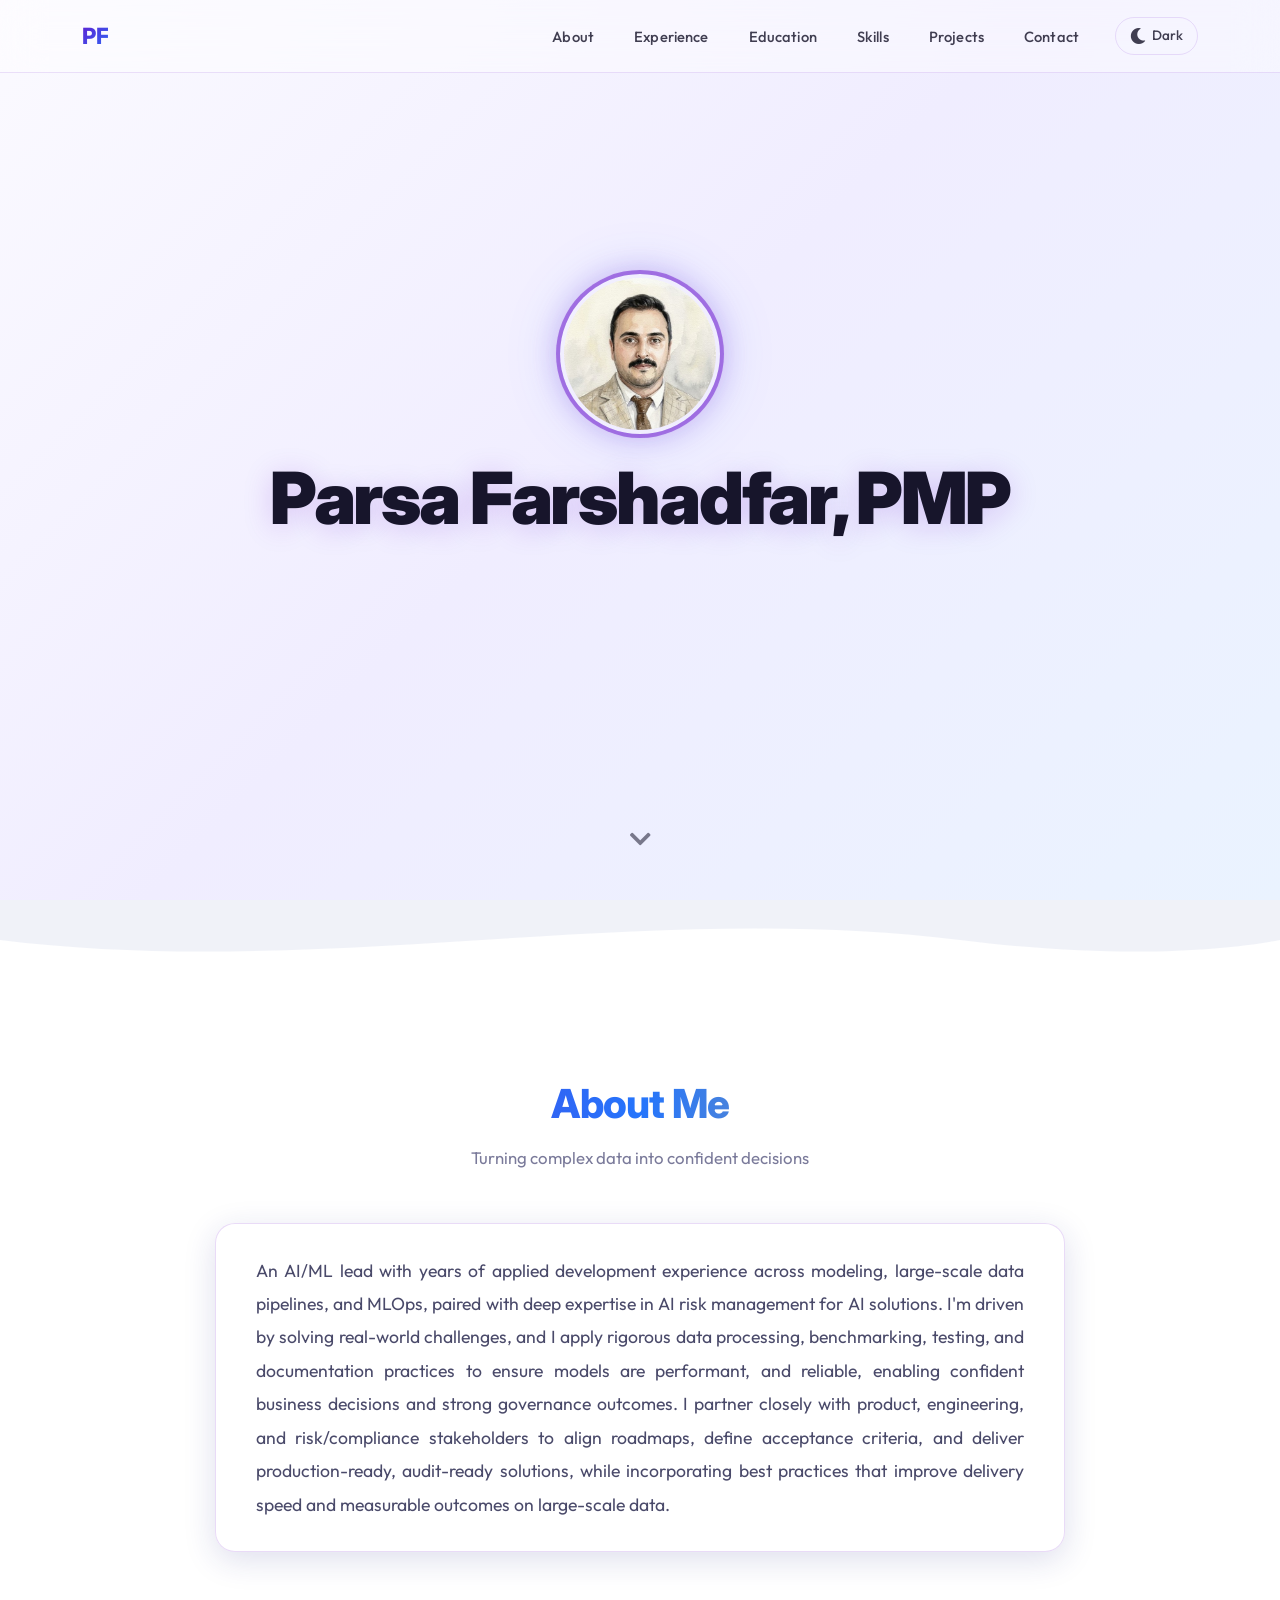
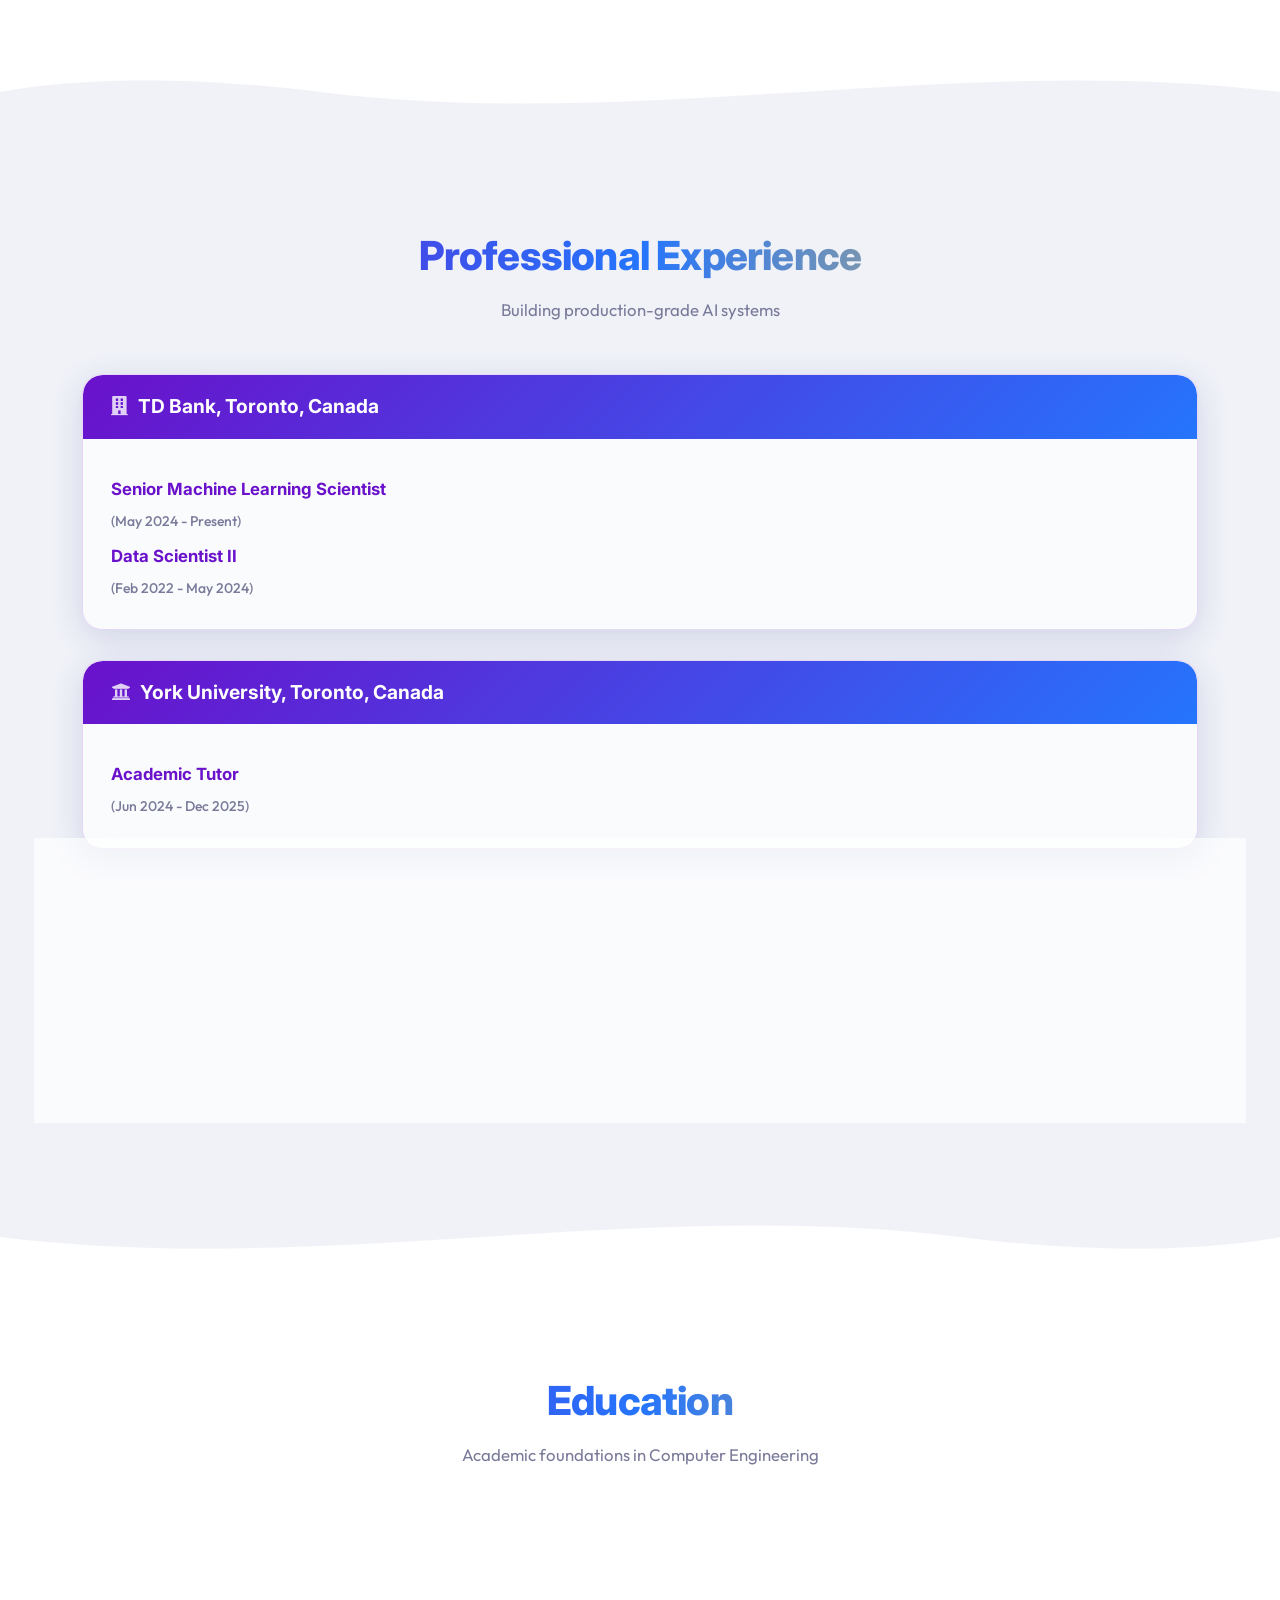
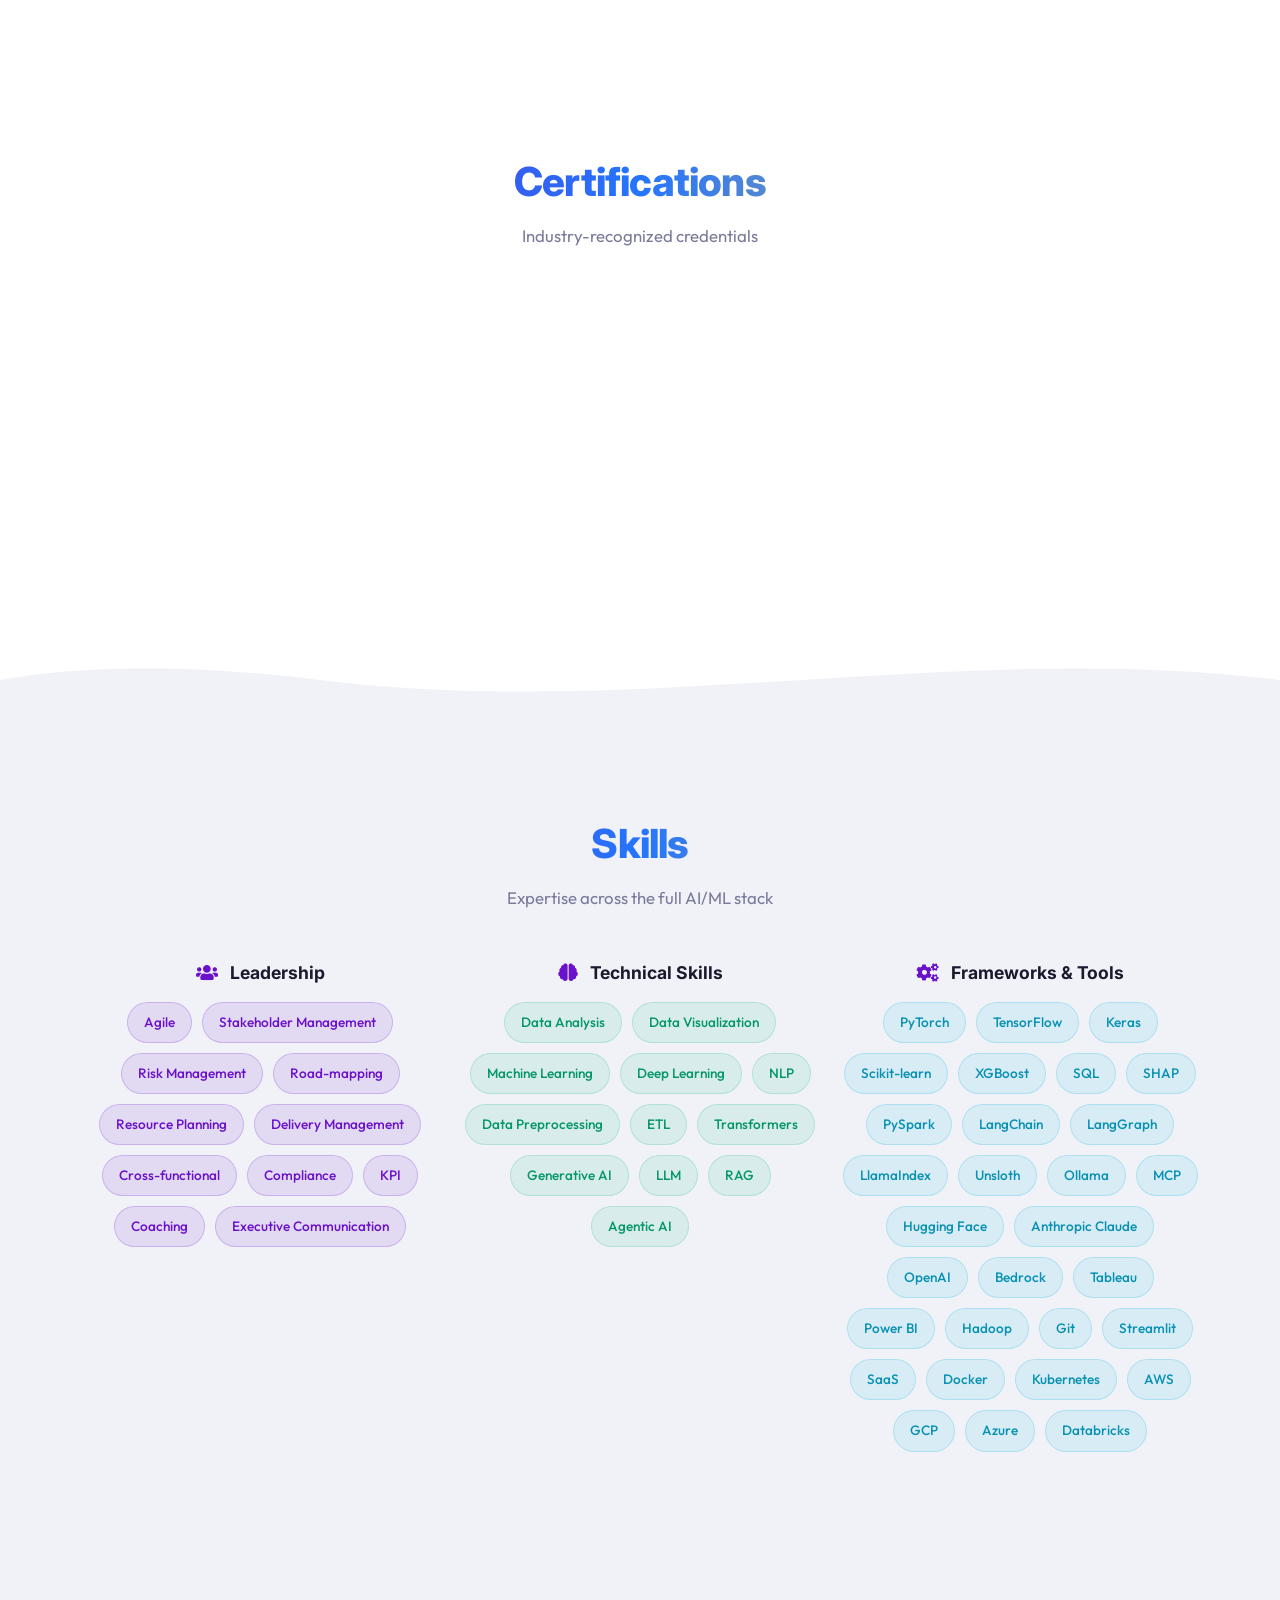
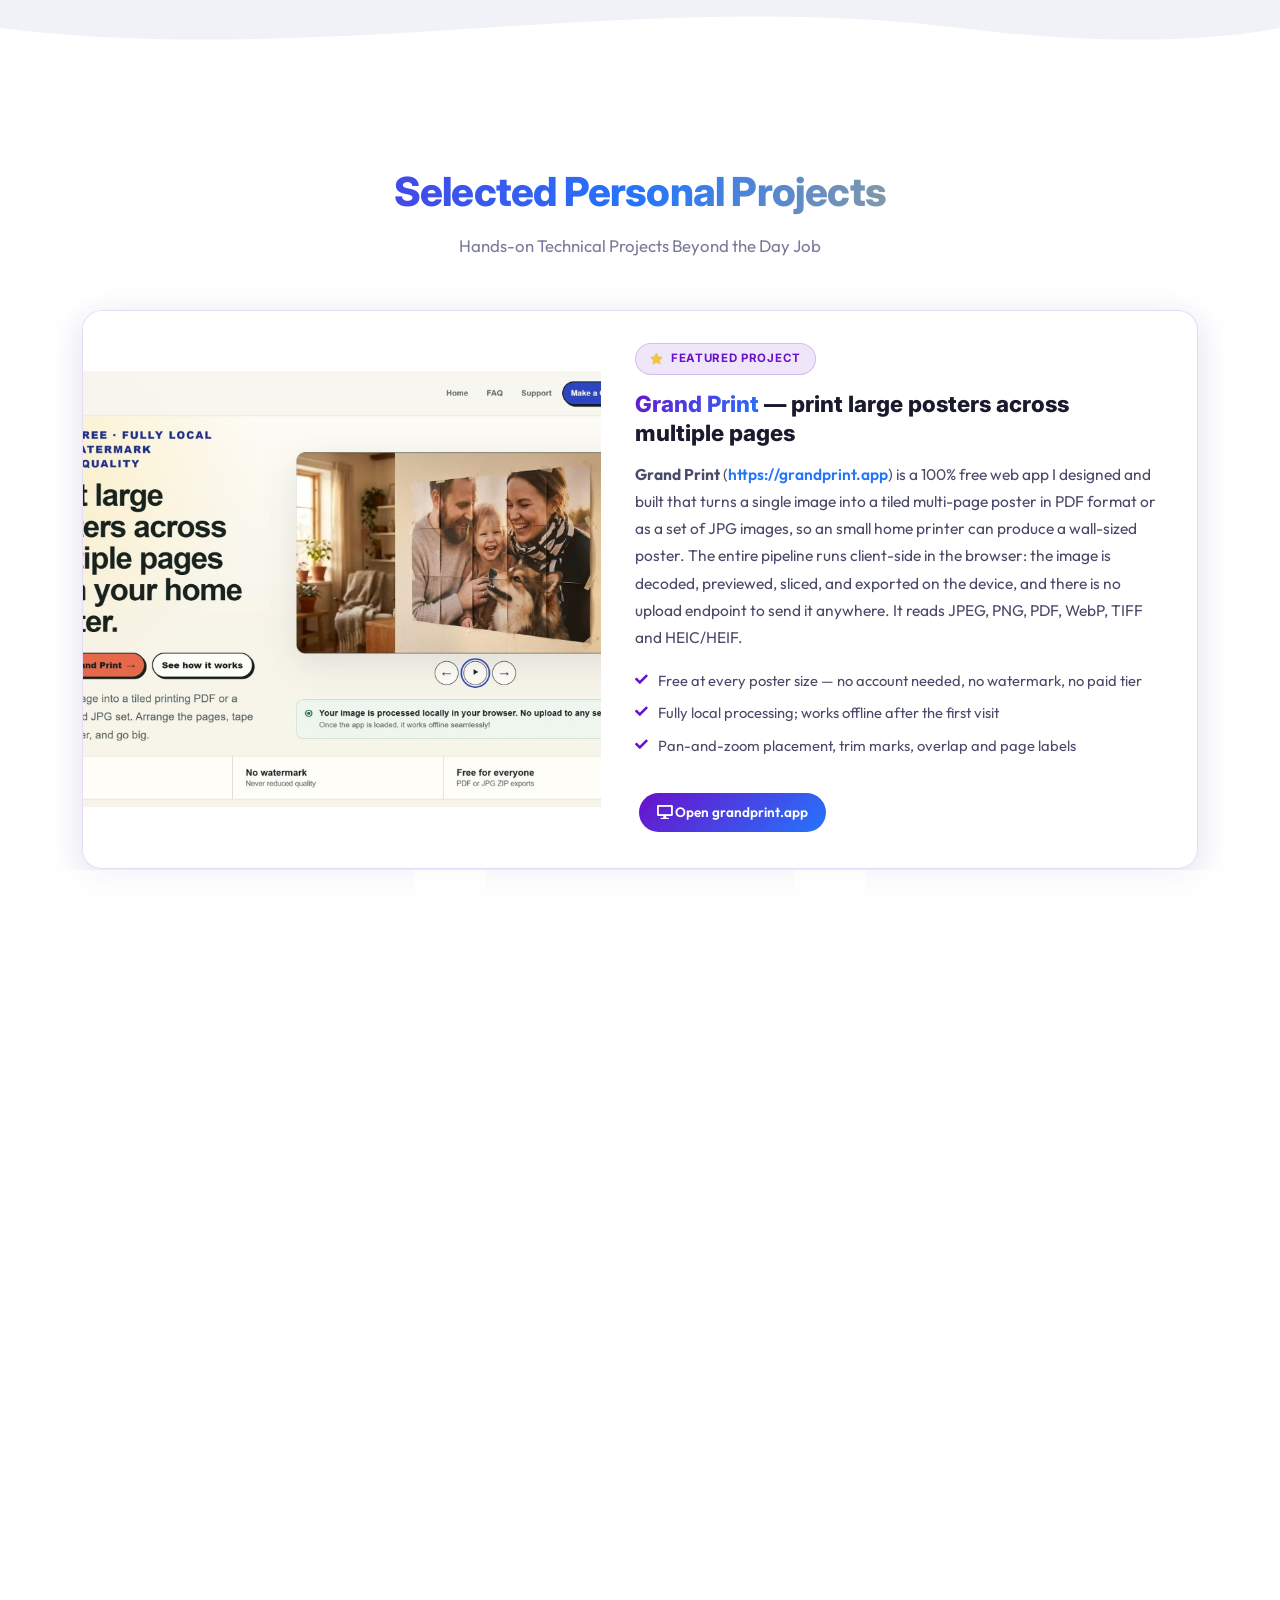
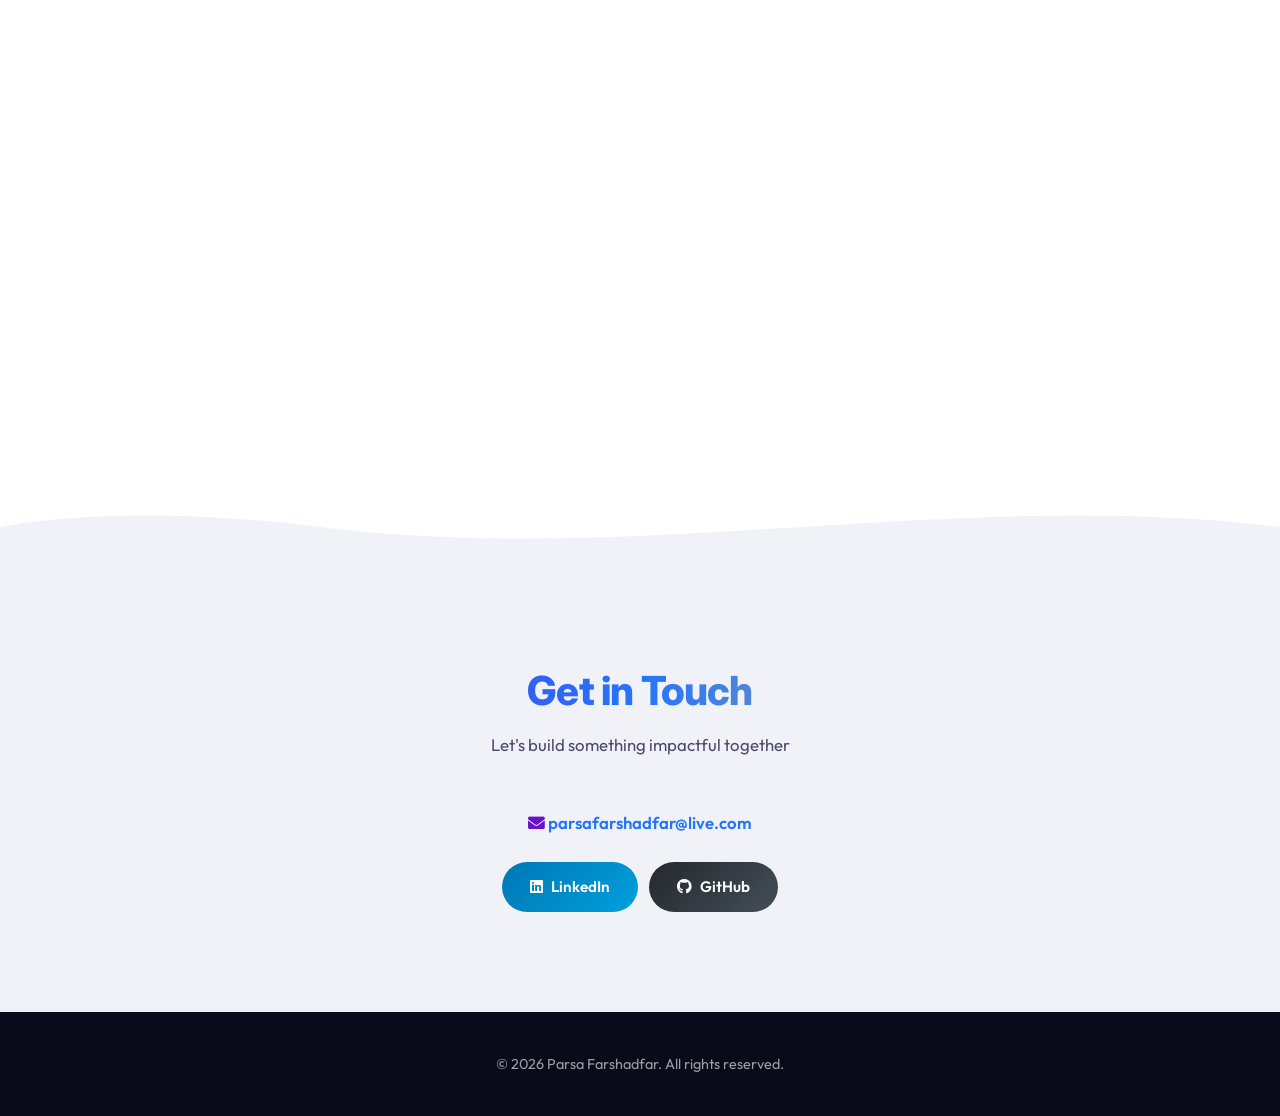
==== commit afe253b1: "feat: add Yandex site verification and update search engine meta tags" ====
--- a/index.html
+++ b/index.html
@@ -17,8 +17,9 @@
     <!-- Allow full-length snippets and large image previews in search results -->
     <meta name="robots" content="index, follow, max-snippet:-1, max-image-preview:large, max-video-preview:-1">
 
-    <!-- Bing Webmaster Tools site verification -->
+    <!-- Search engine site verification -->
     <meta name="msvalidate.01" content="12654620656A2408510FFBB401607778">
+    <meta name="yandex-verification" content="60806a68080a325a">
 
     <!-- Open Graph — LinkedIn, Facebook, Slack, Discord link previews -->
     <meta property="og:type" content="profile">
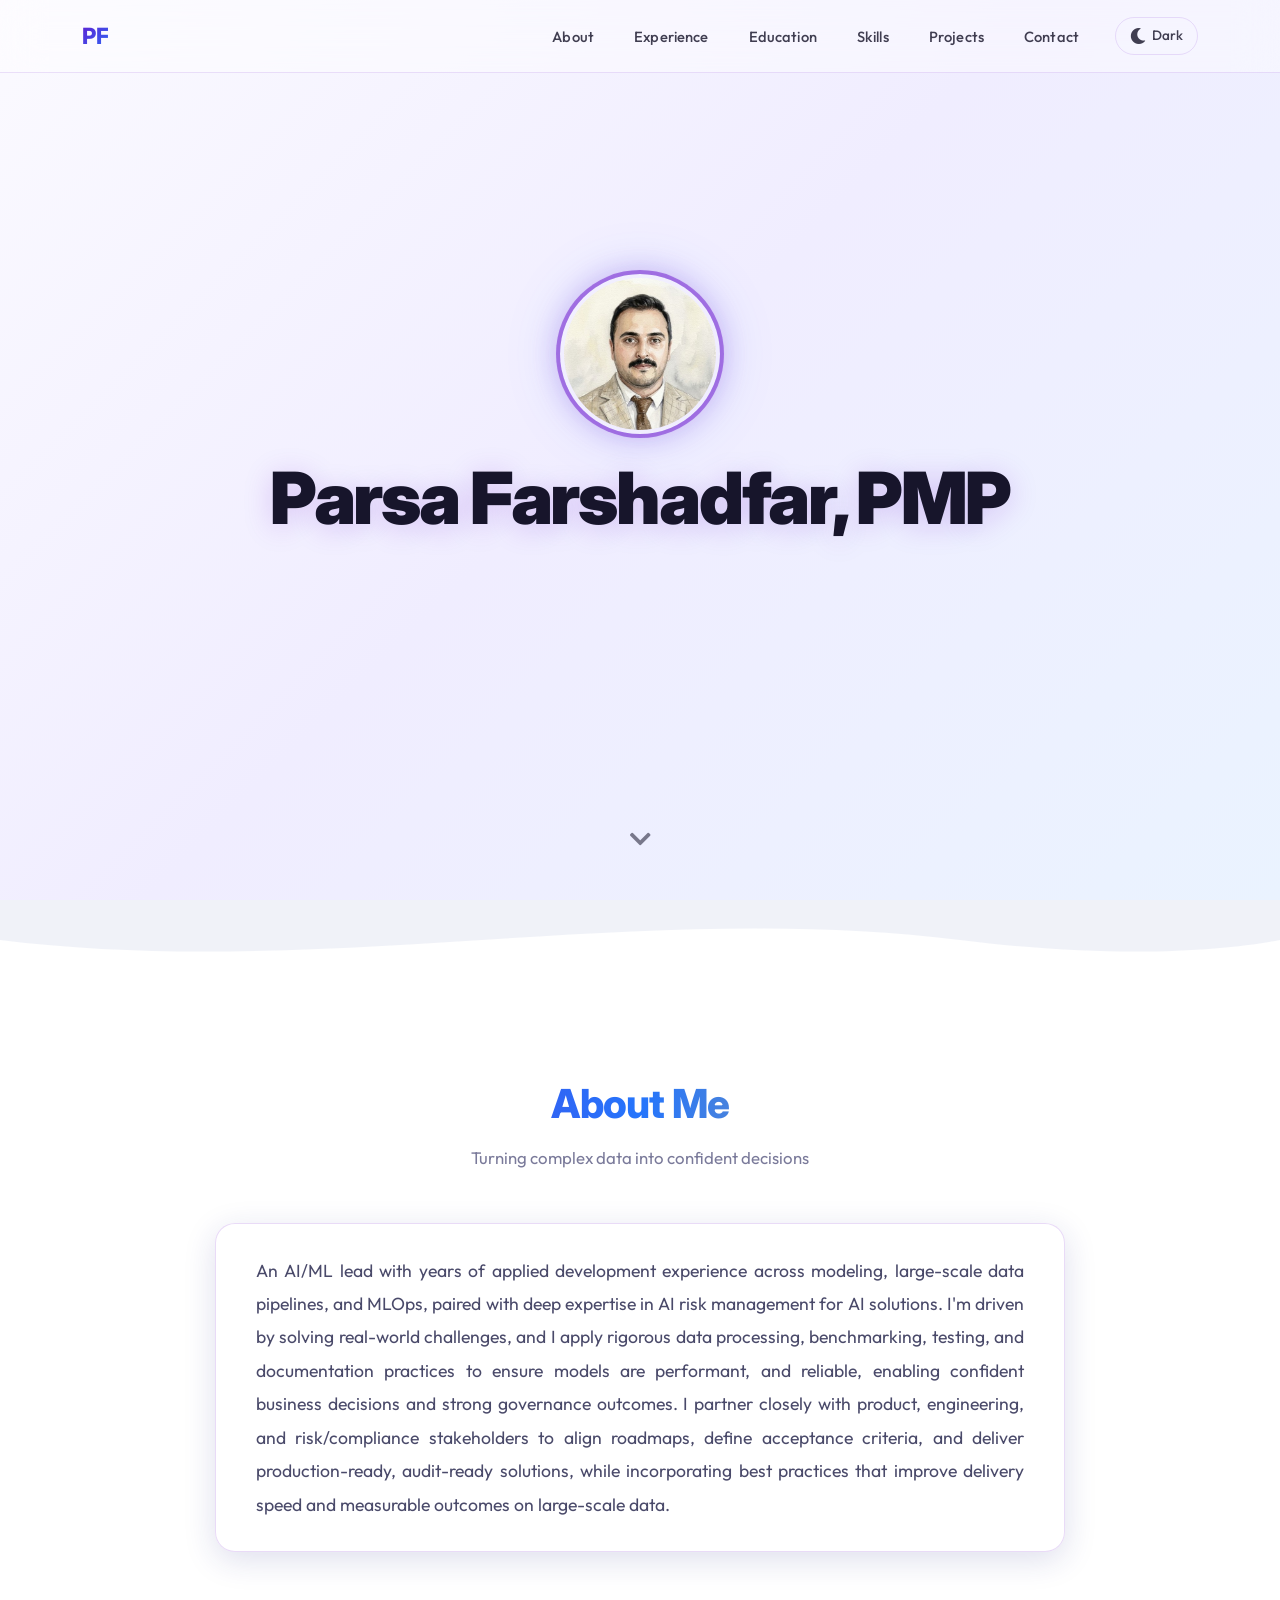
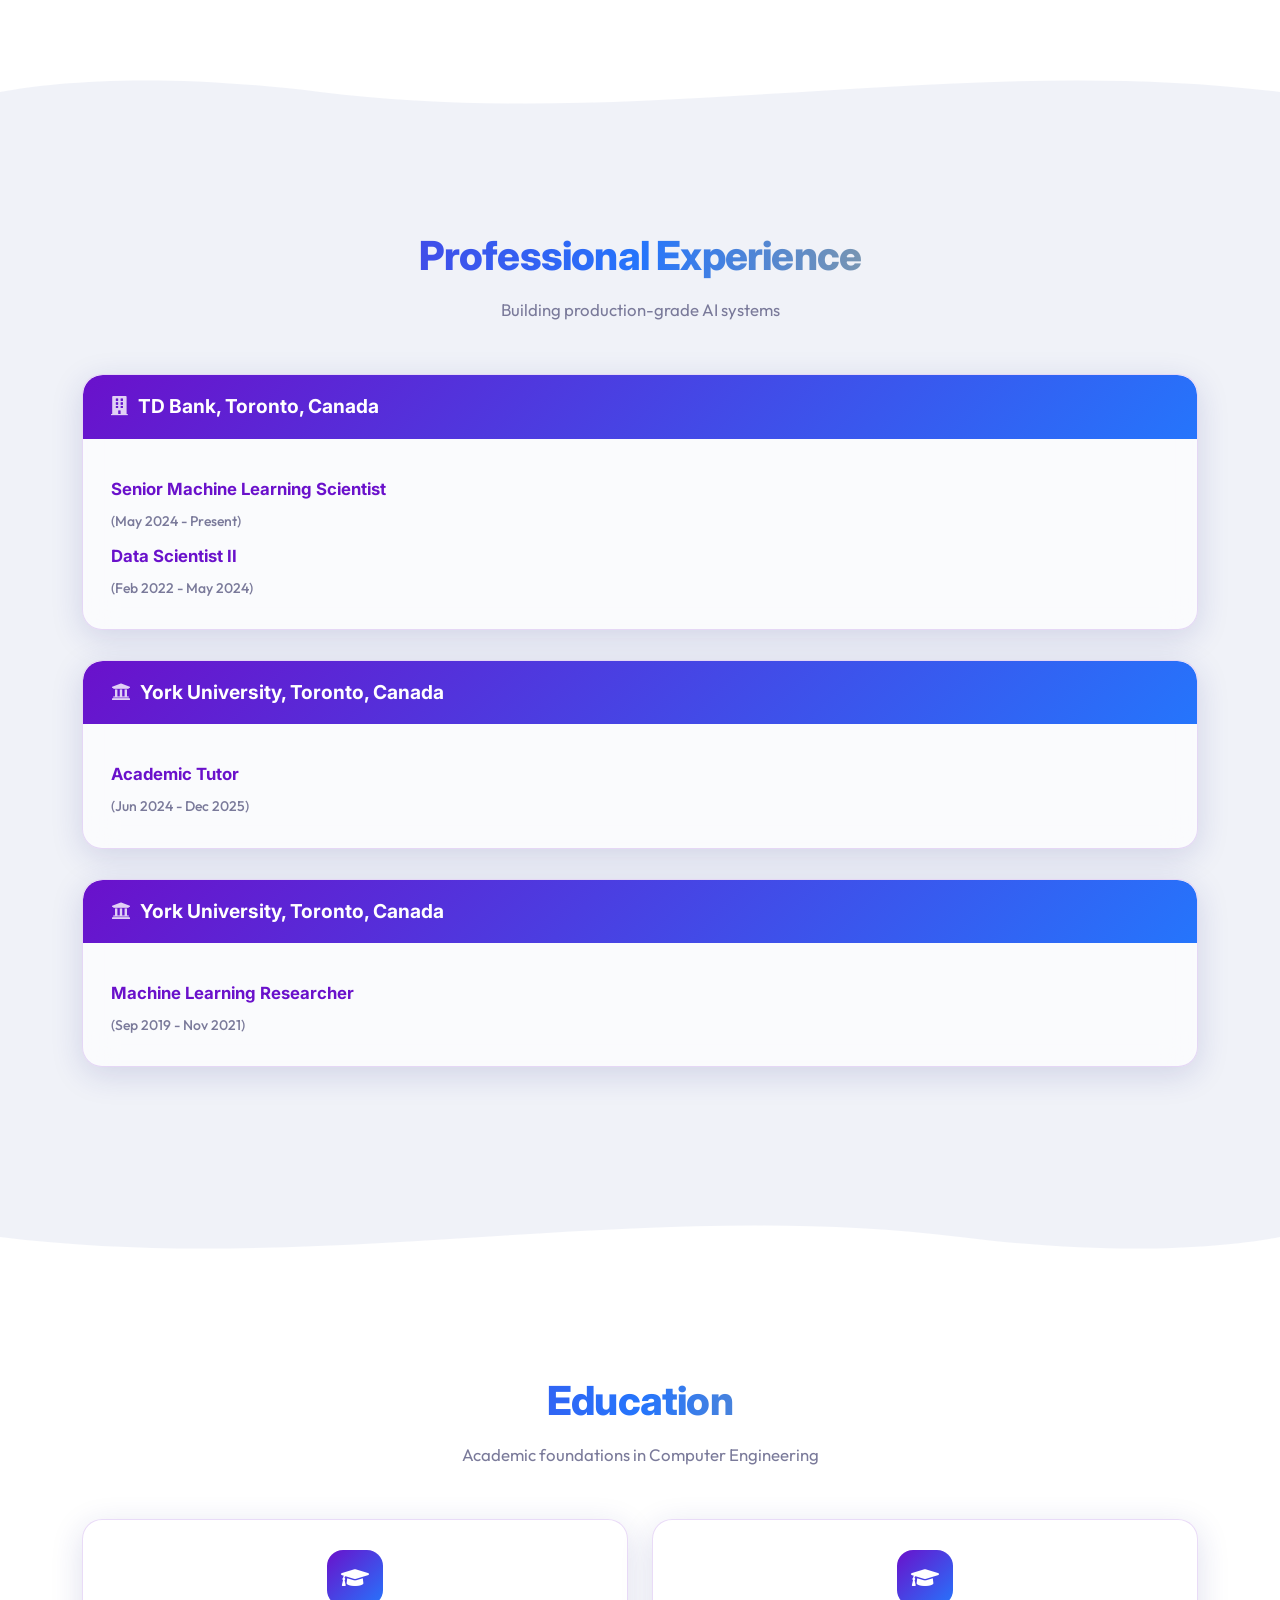
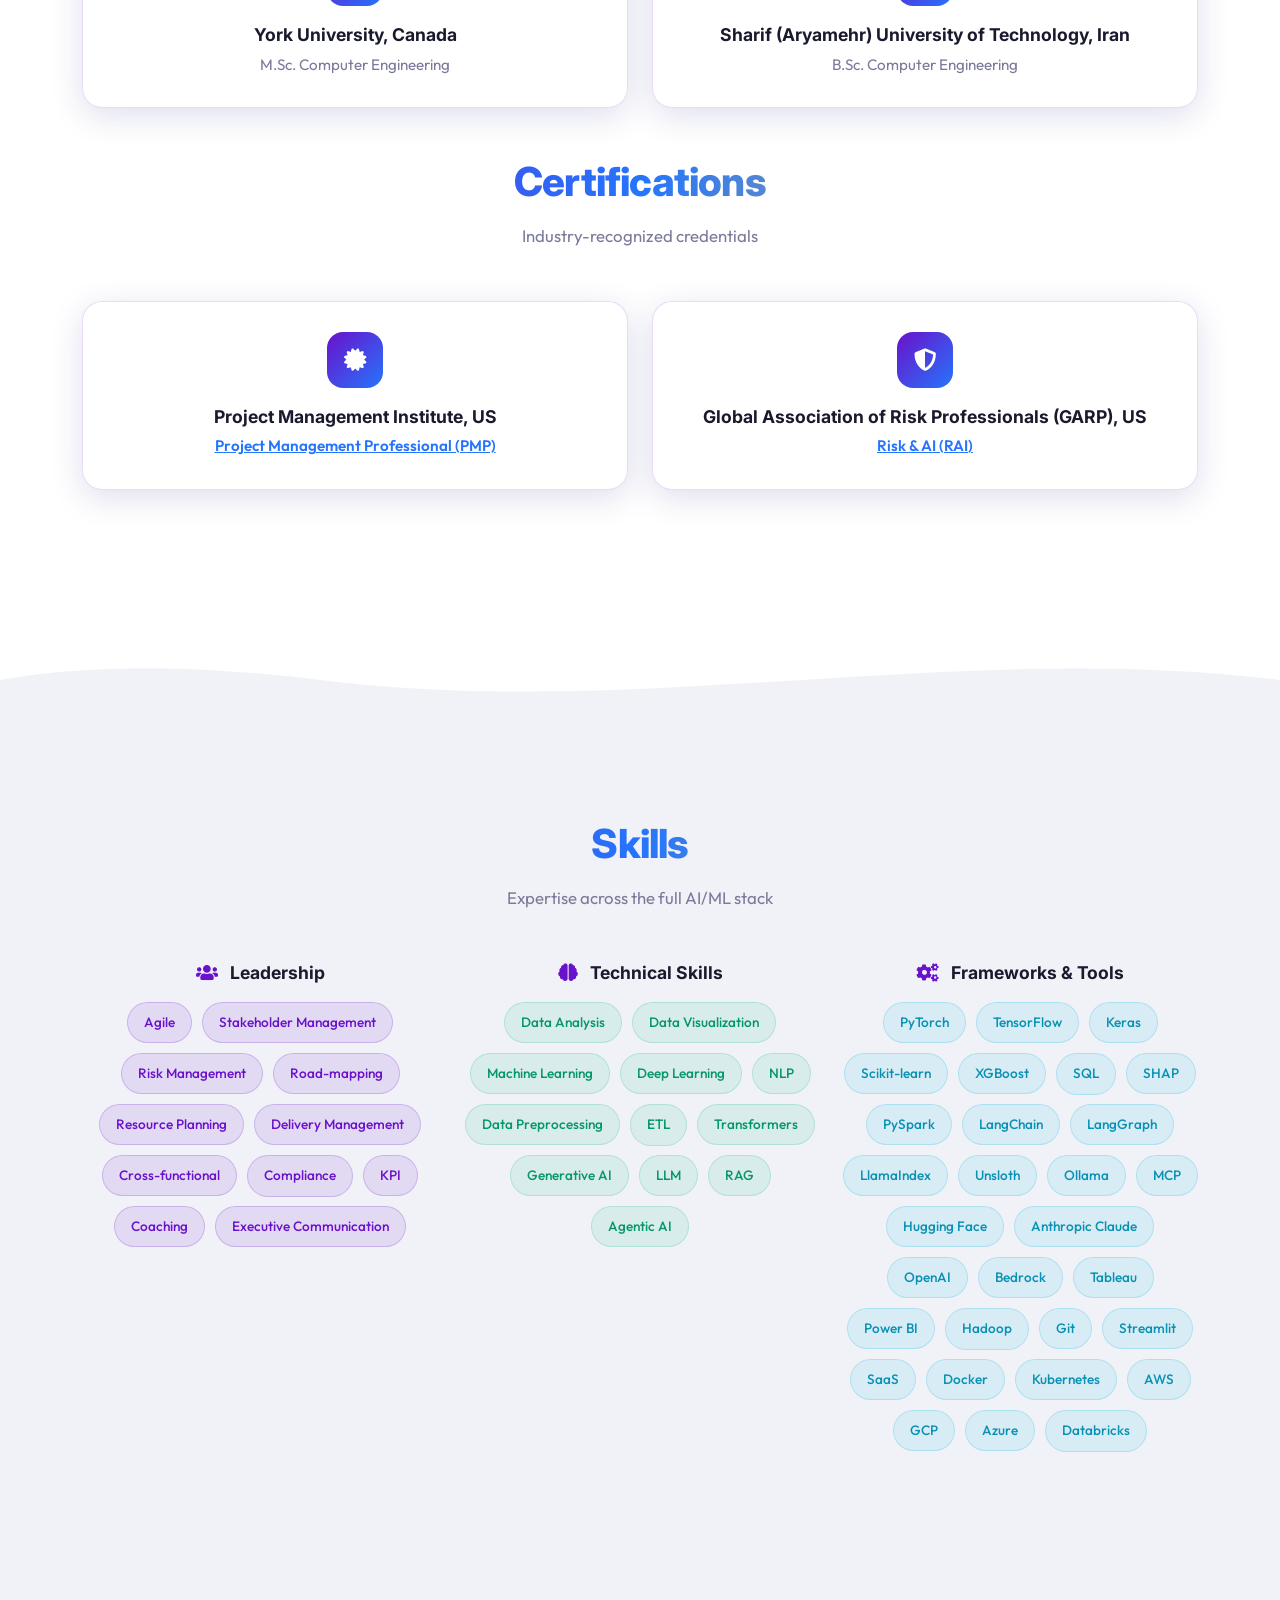
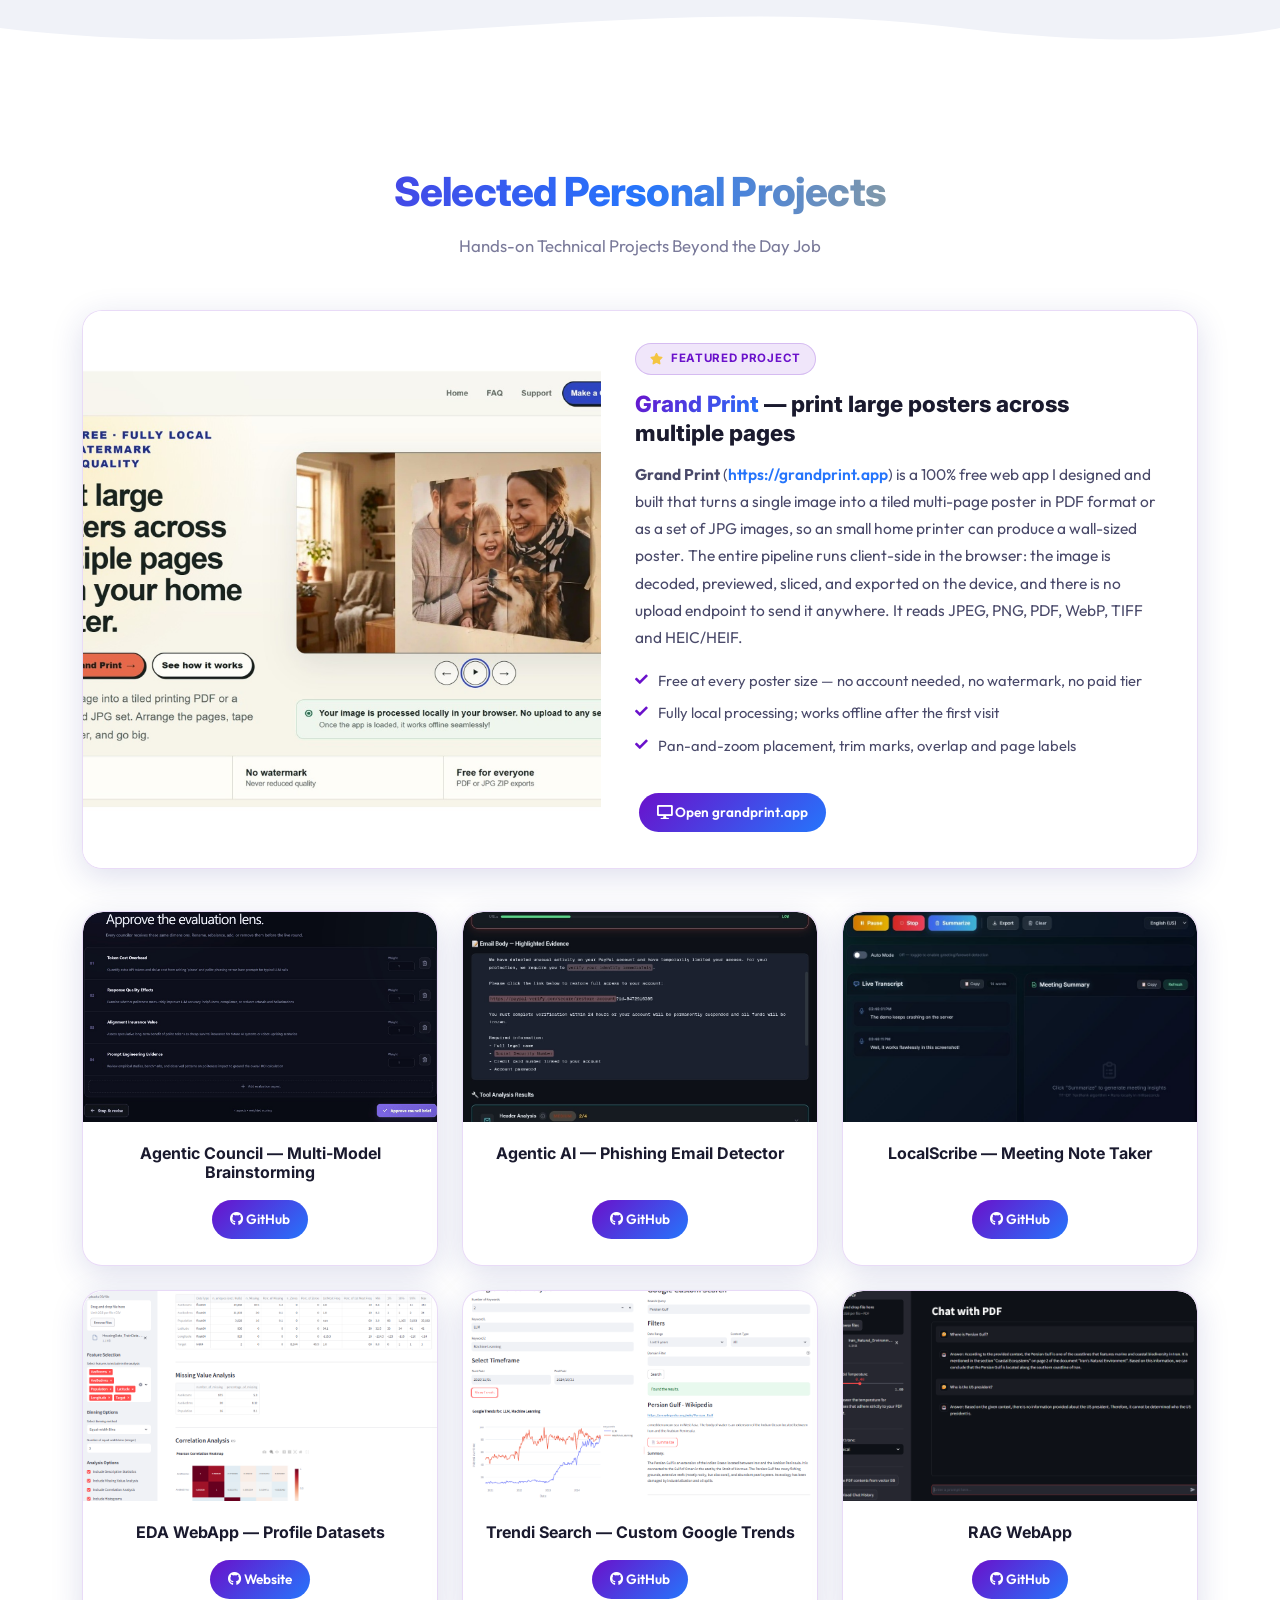
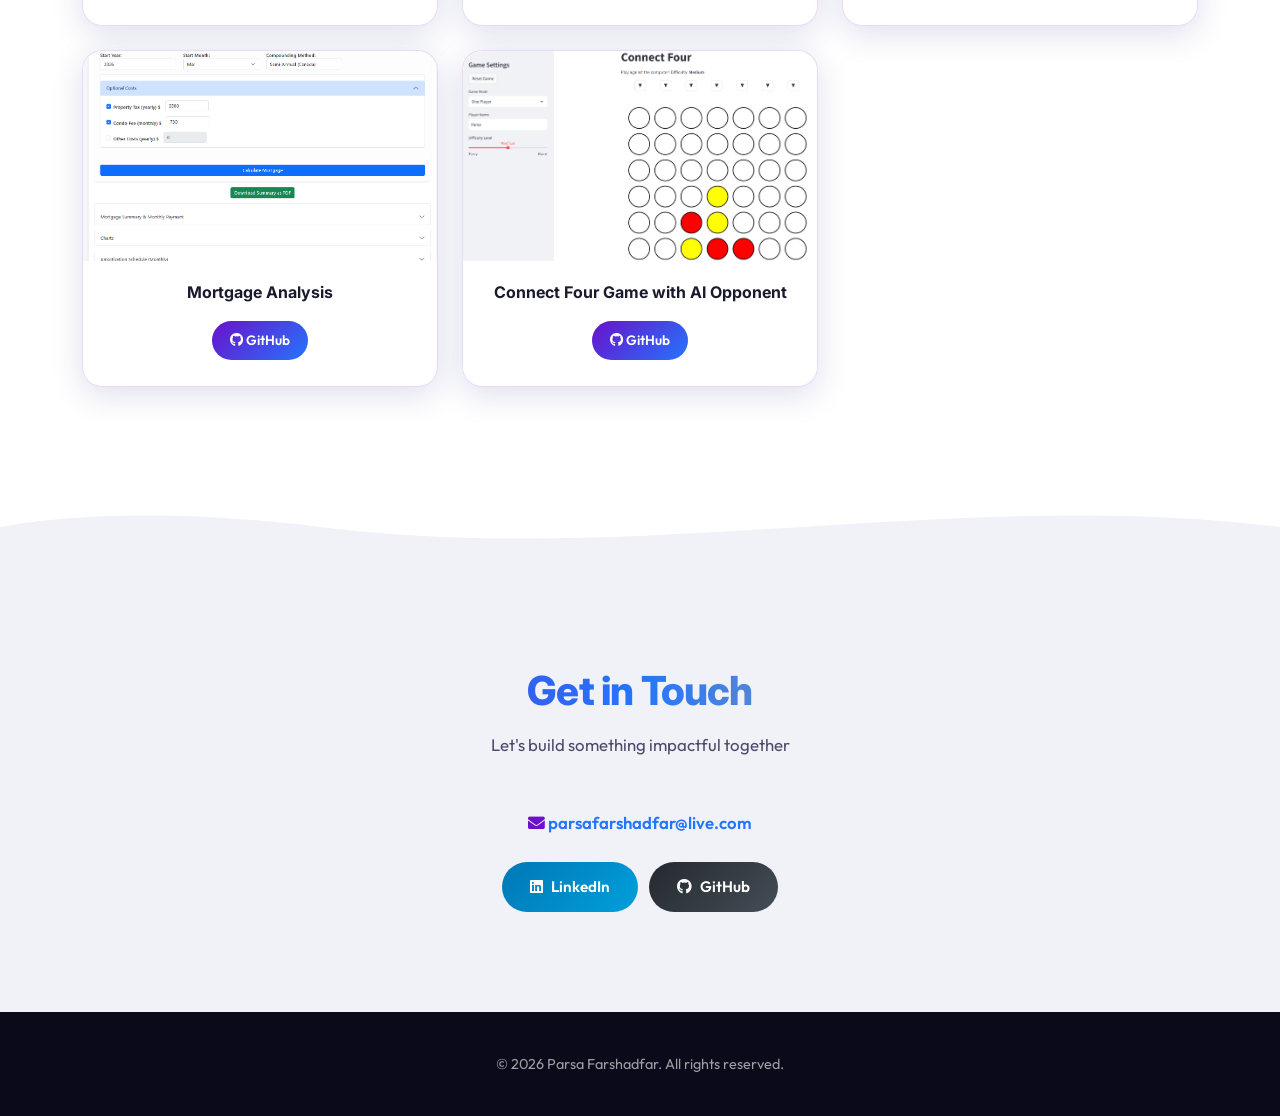
==== commit dbf0de2d: "fix: add self-closing tag to yandex-verification meta element in index.html" ====
--- a/index.html
+++ b/index.html
@@ -19,7 +19,7 @@
 
     <!-- Search engine site verification -->
     <meta name="msvalidate.01" content="12654620656A2408510FFBB401607778">
-    <meta name="yandex-verification" content="60806a68080a325a">
+    <meta name="yandex-verification" content="60806a68080a325a" />
 
     <!-- Open Graph — LinkedIn, Facebook, Slack, Discord link previews -->
     <meta property="og:type" content="profile">
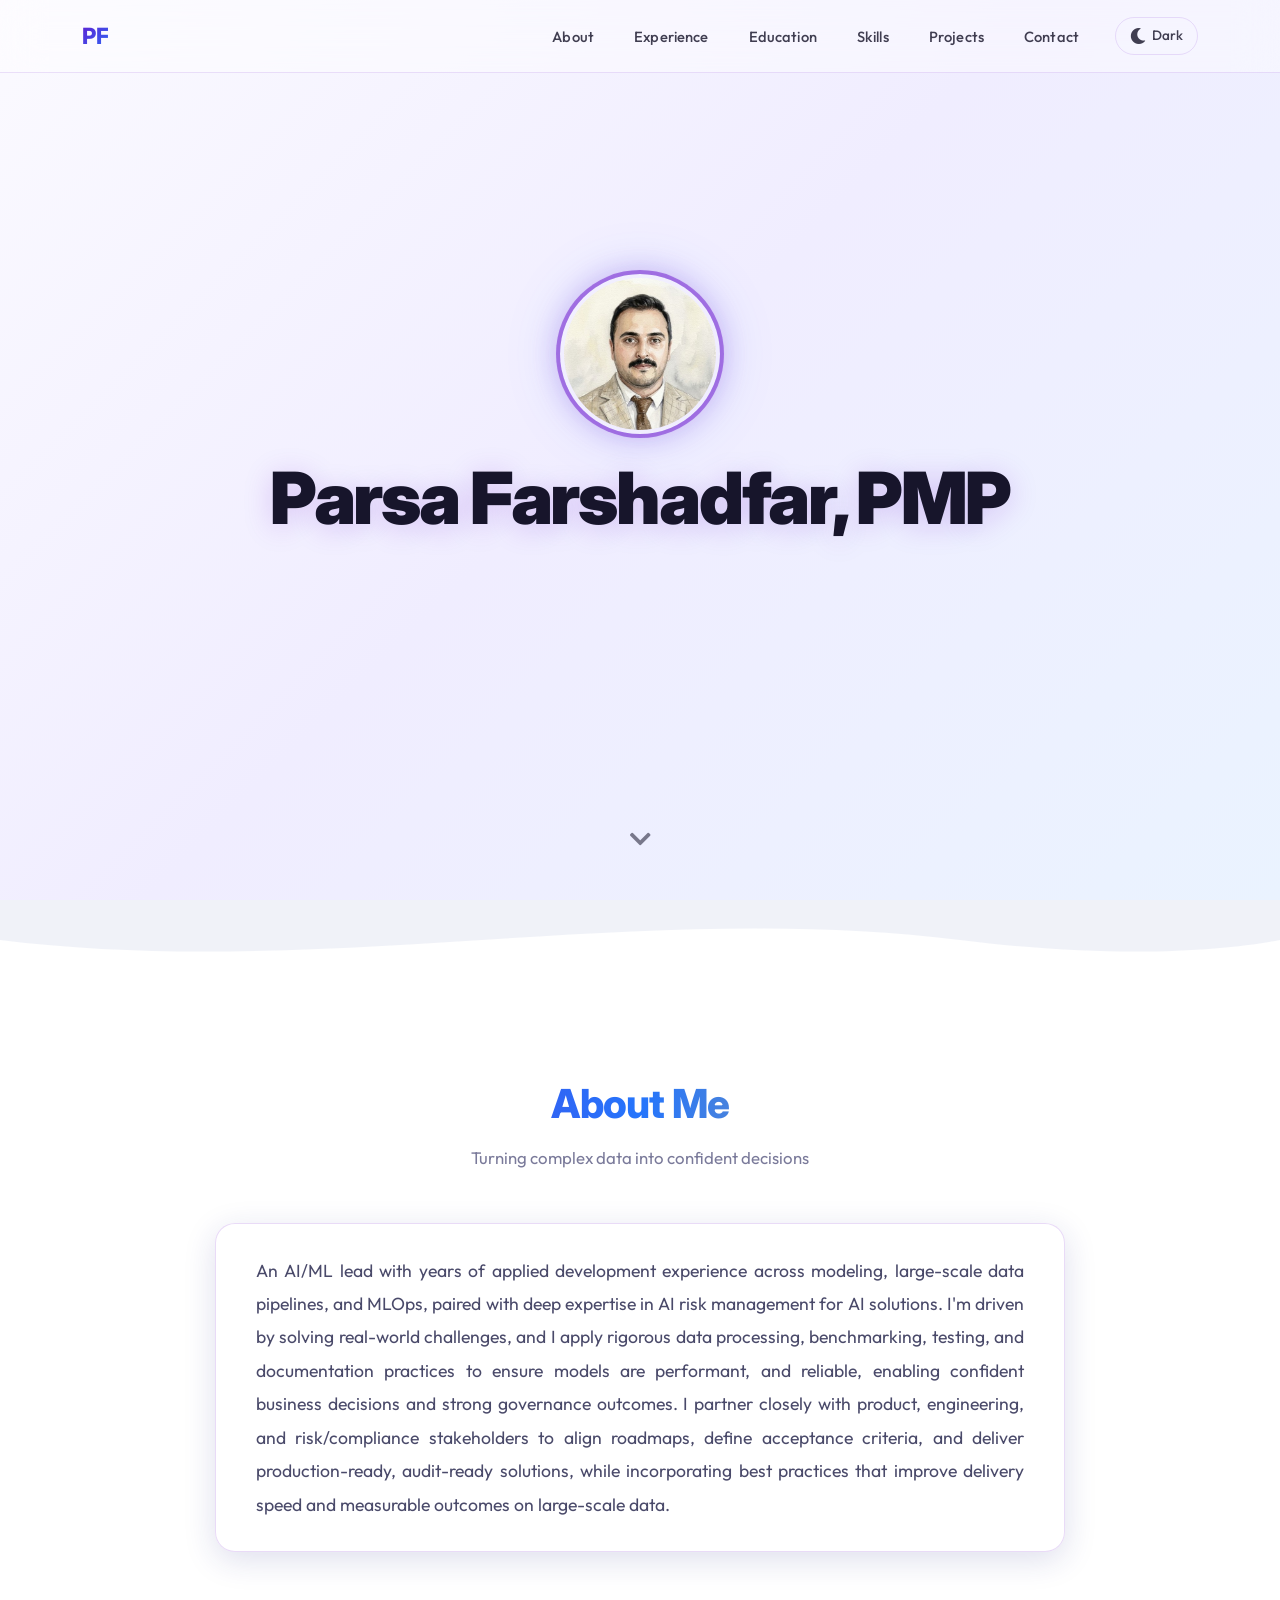
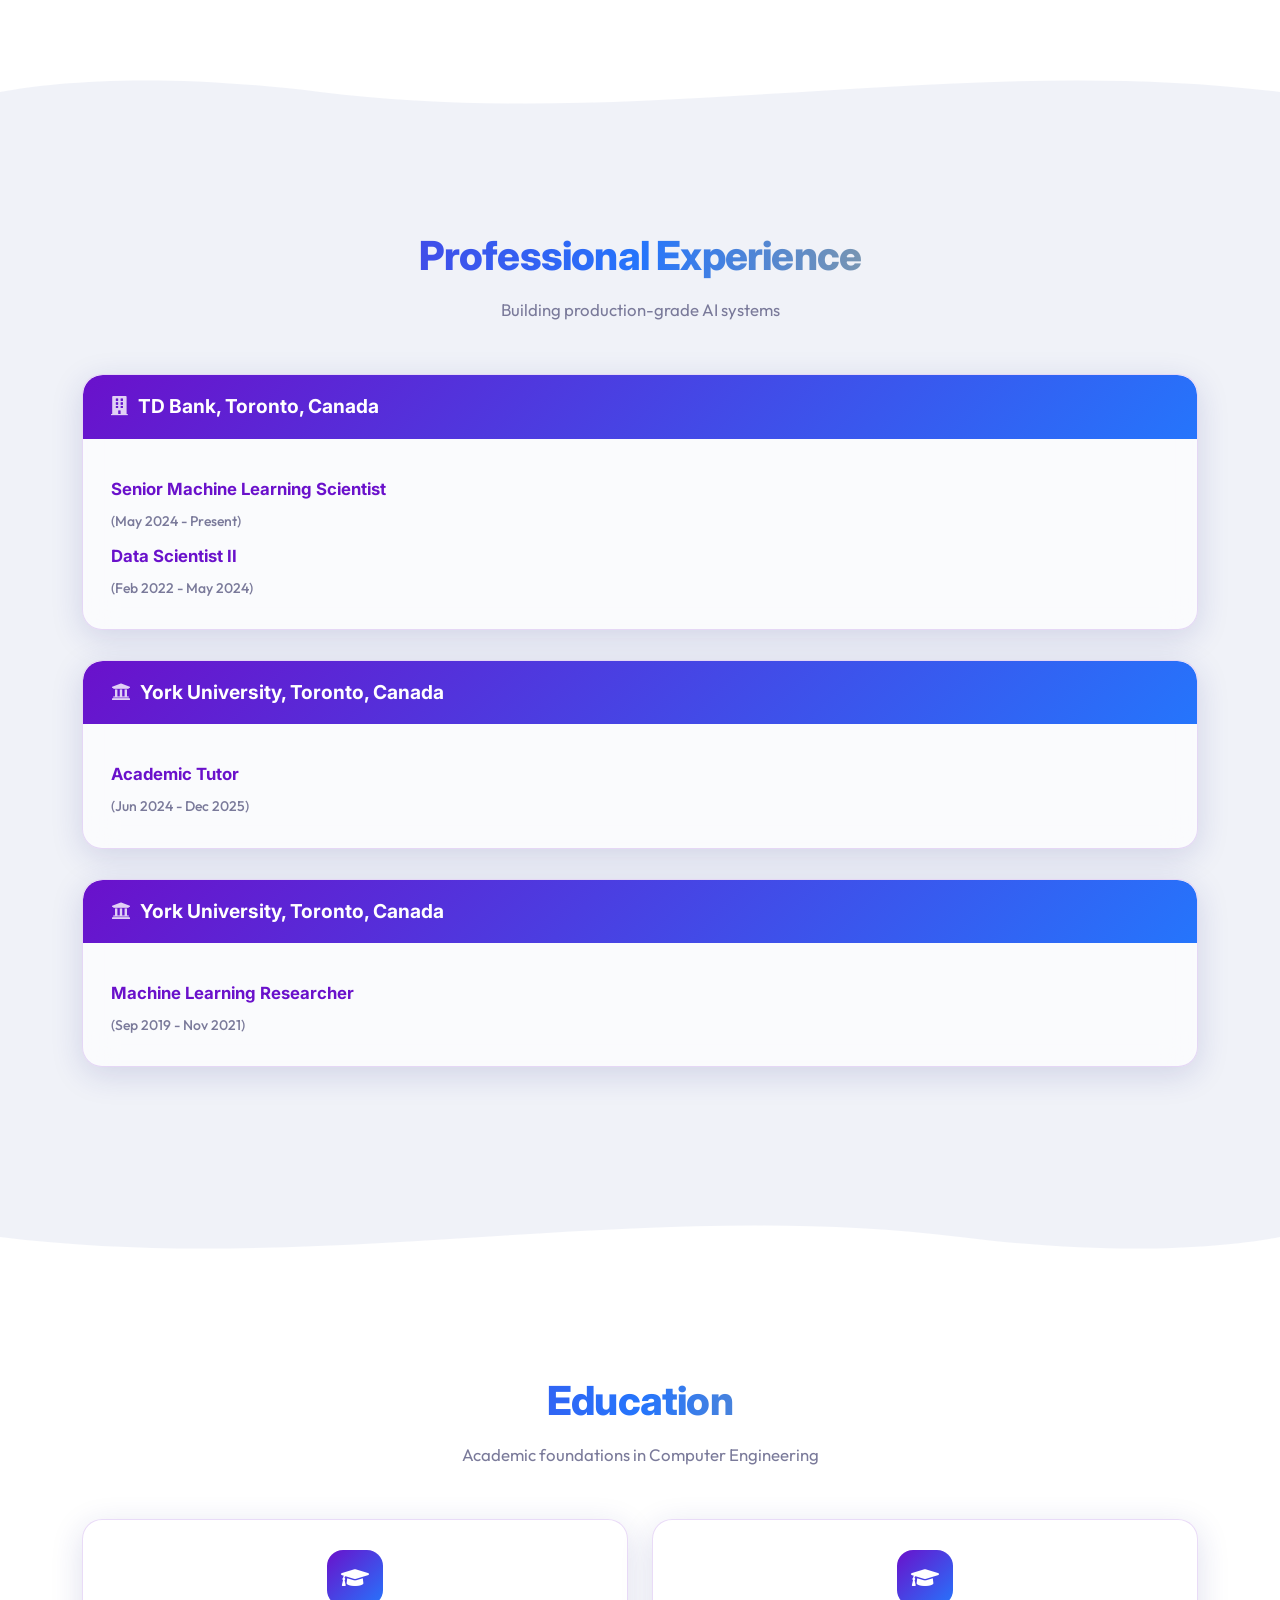
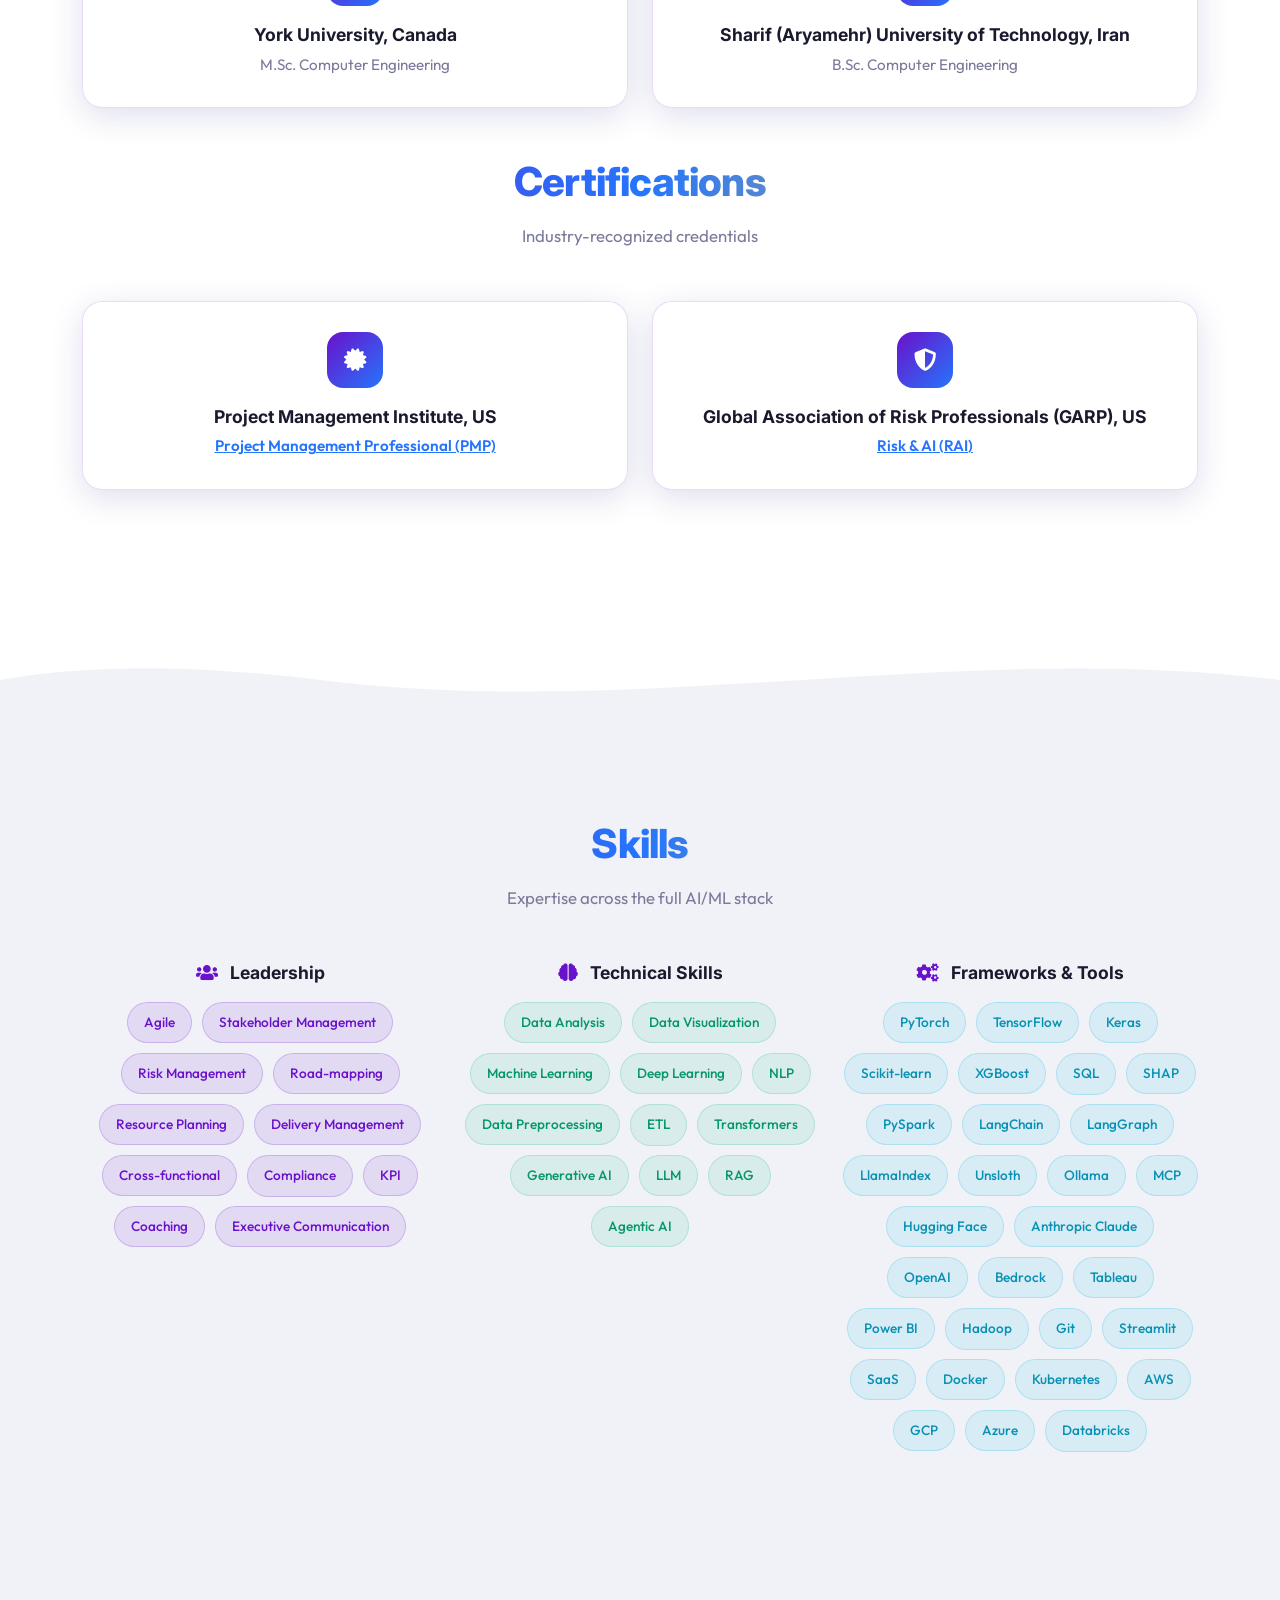
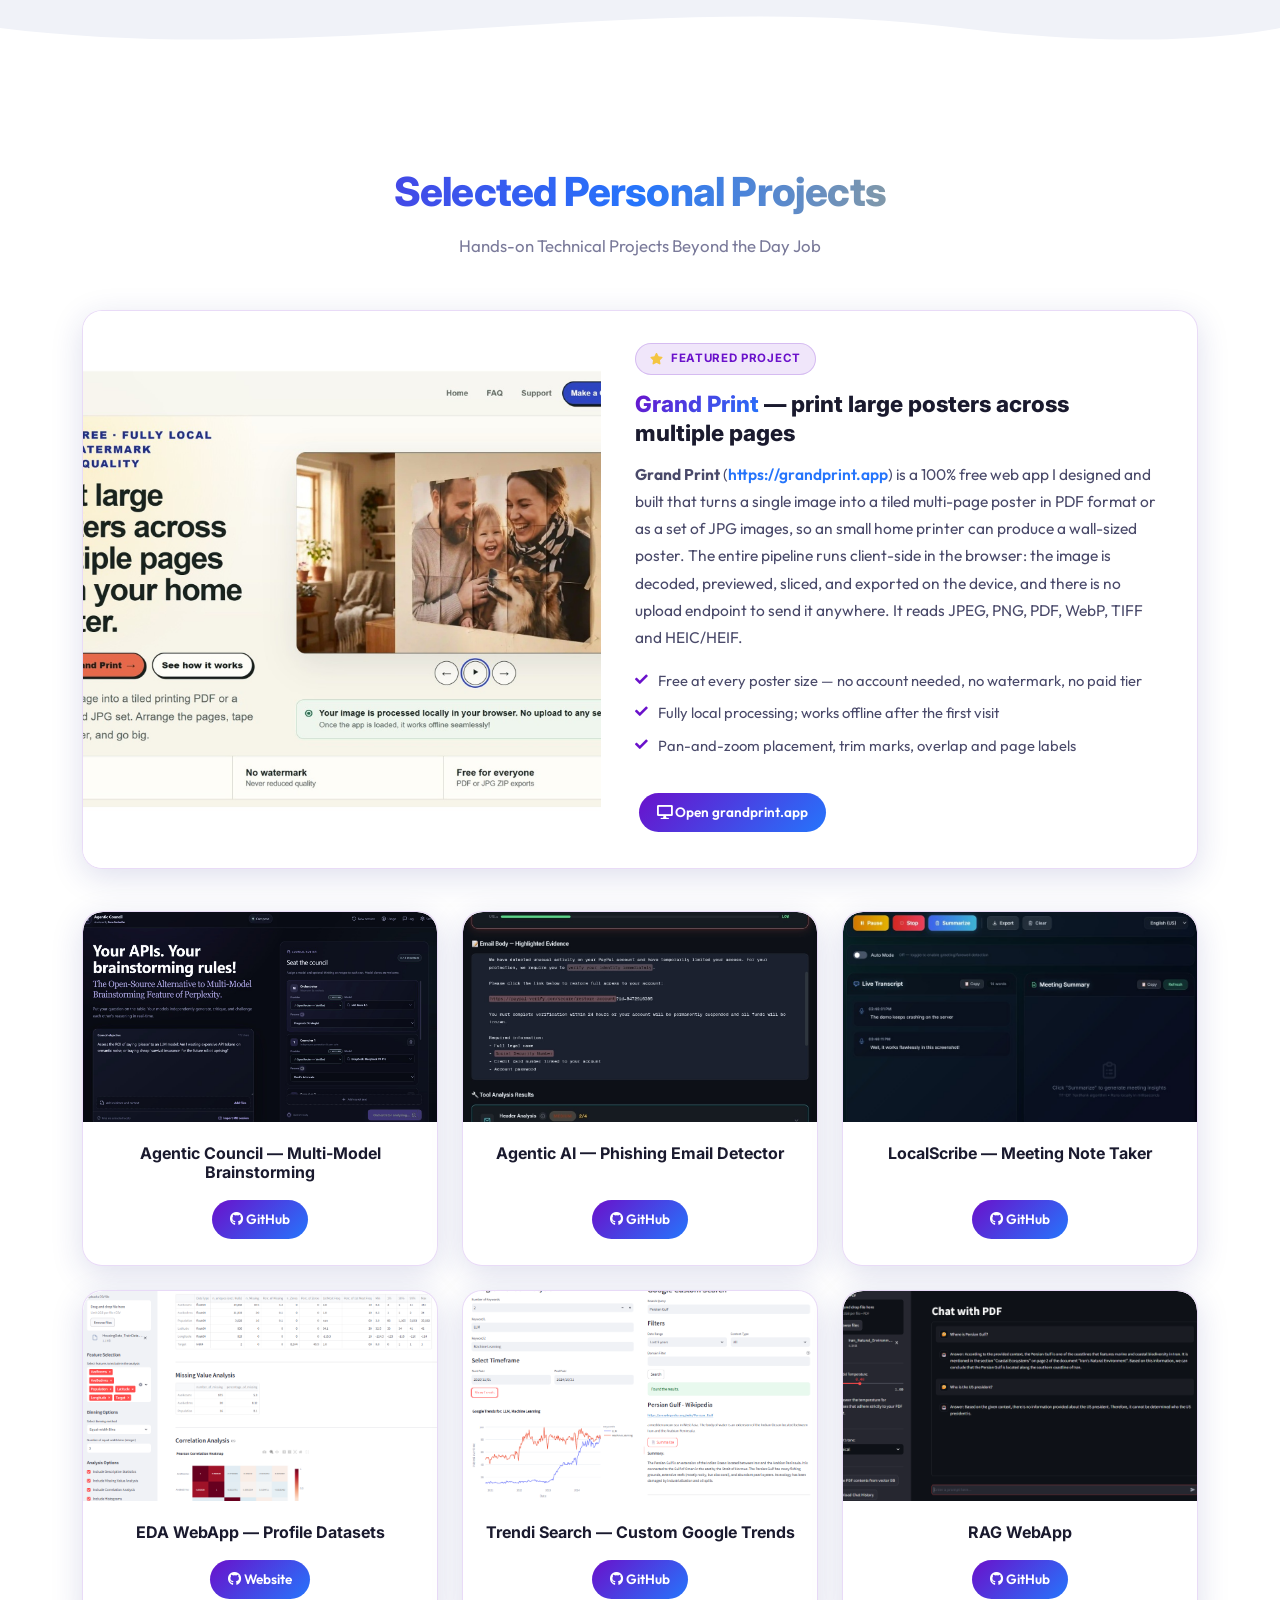
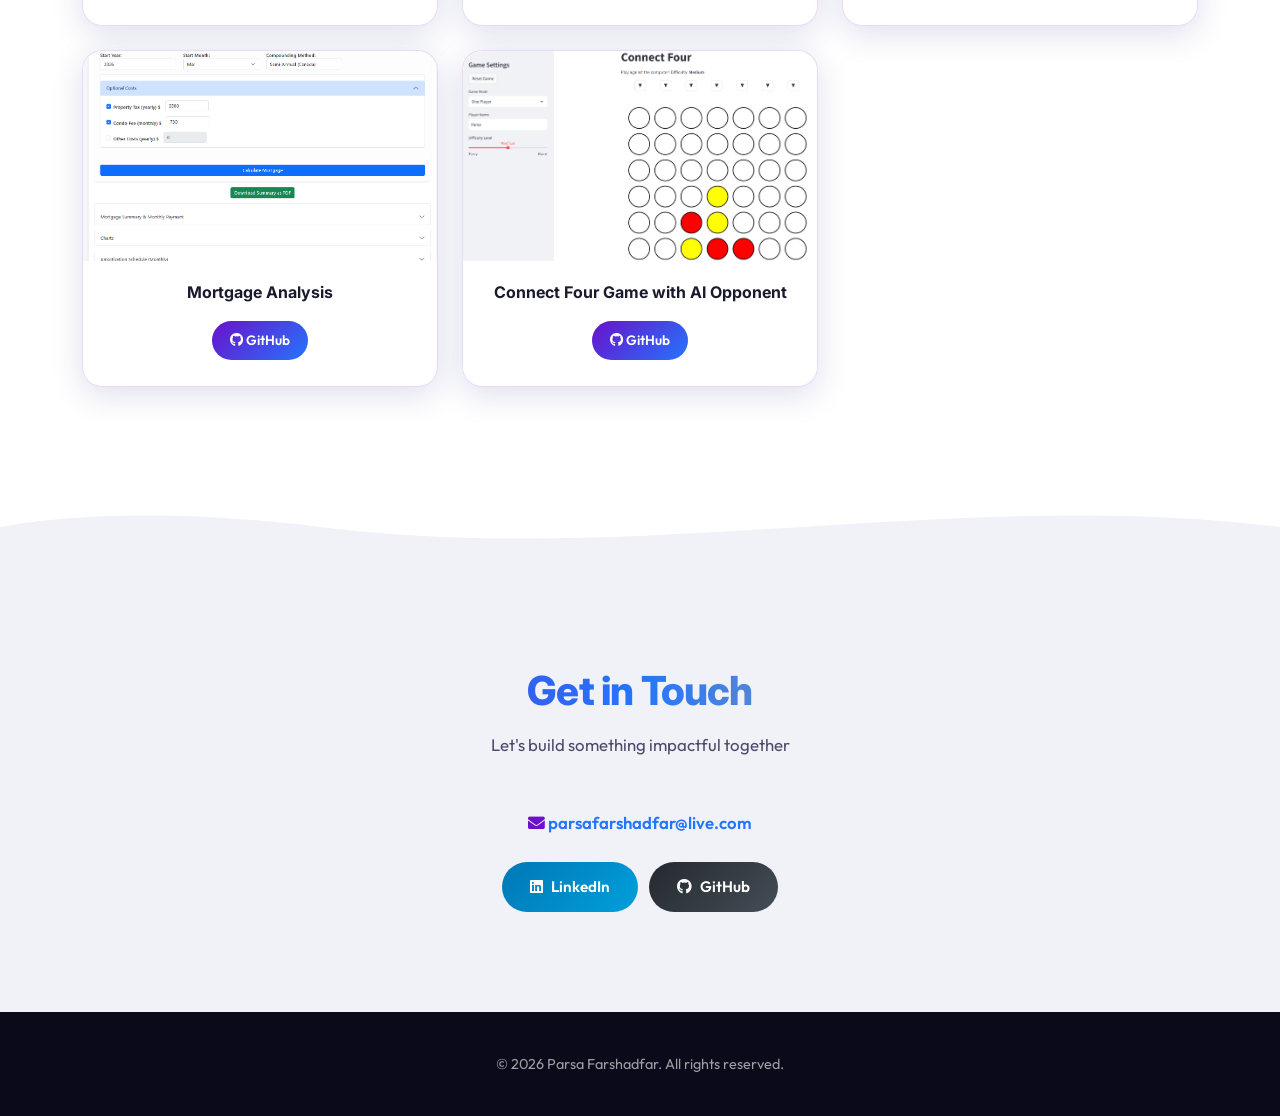
==== commit da1e1357: "chore: remove Yandex site verification meta tag from index.html" ====
--- a/index.html
+++ b/index.html
@@ -19,7 +19,6 @@
 
     <!-- Search engine site verification -->
     <meta name="msvalidate.01" content="12654620656A2408510FFBB401607778">
-    <meta name="yandex-verification" content="60806a68080a325a" />
 
     <!-- Open Graph — LinkedIn, Facebook, Slack, Discord link previews -->
     <meta property="og:type" content="profile">
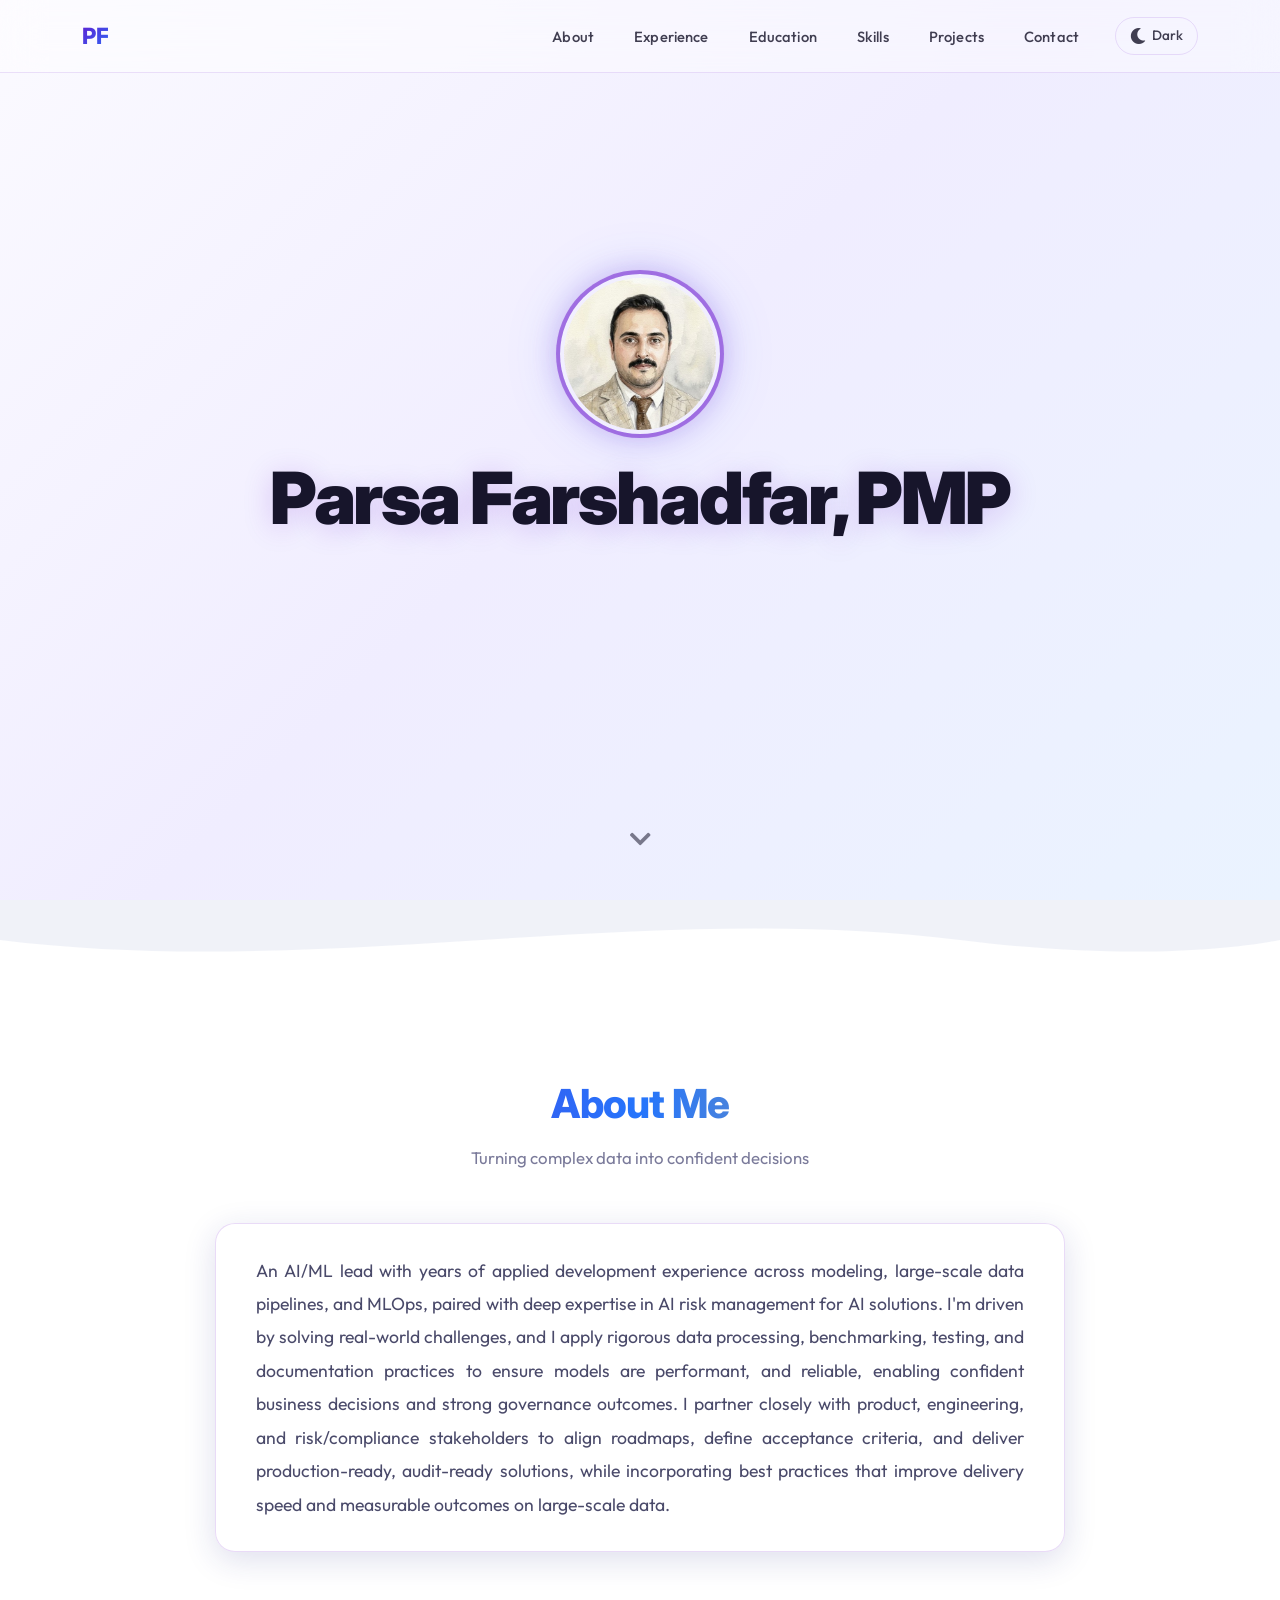
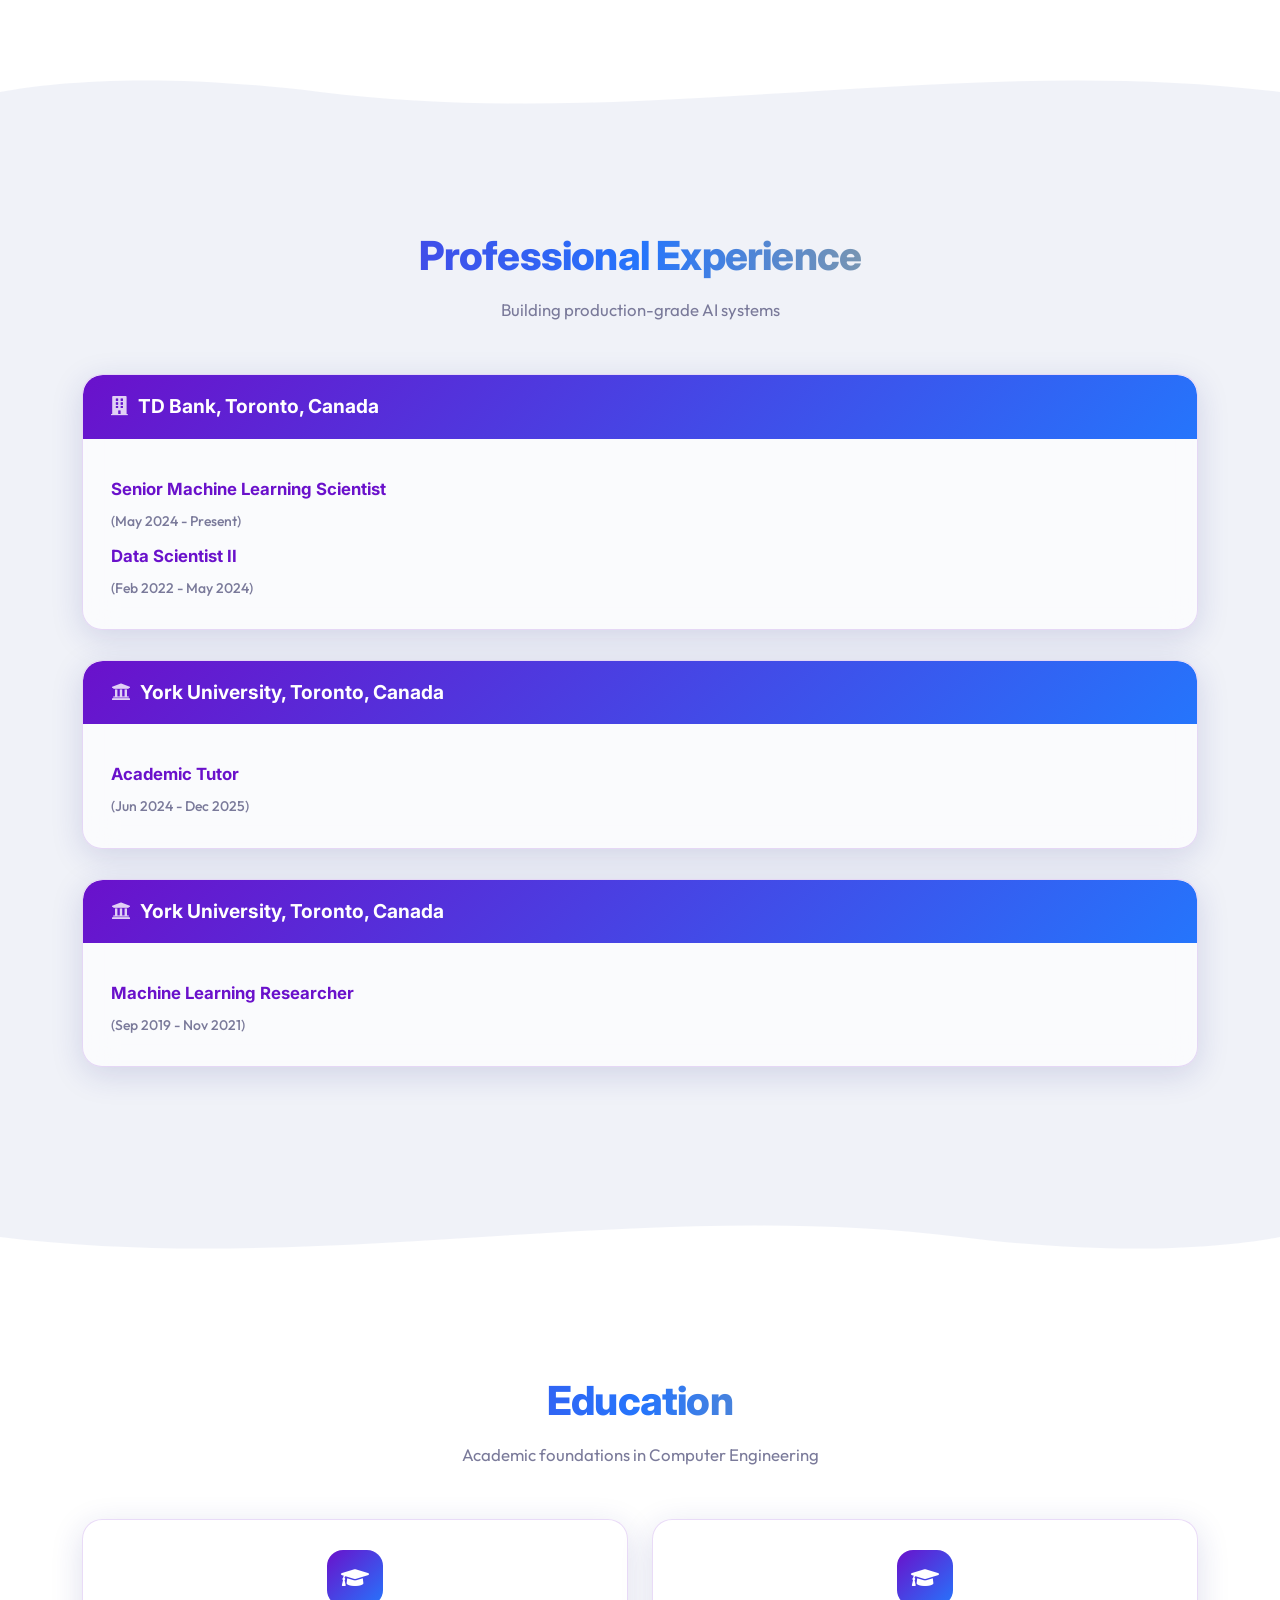
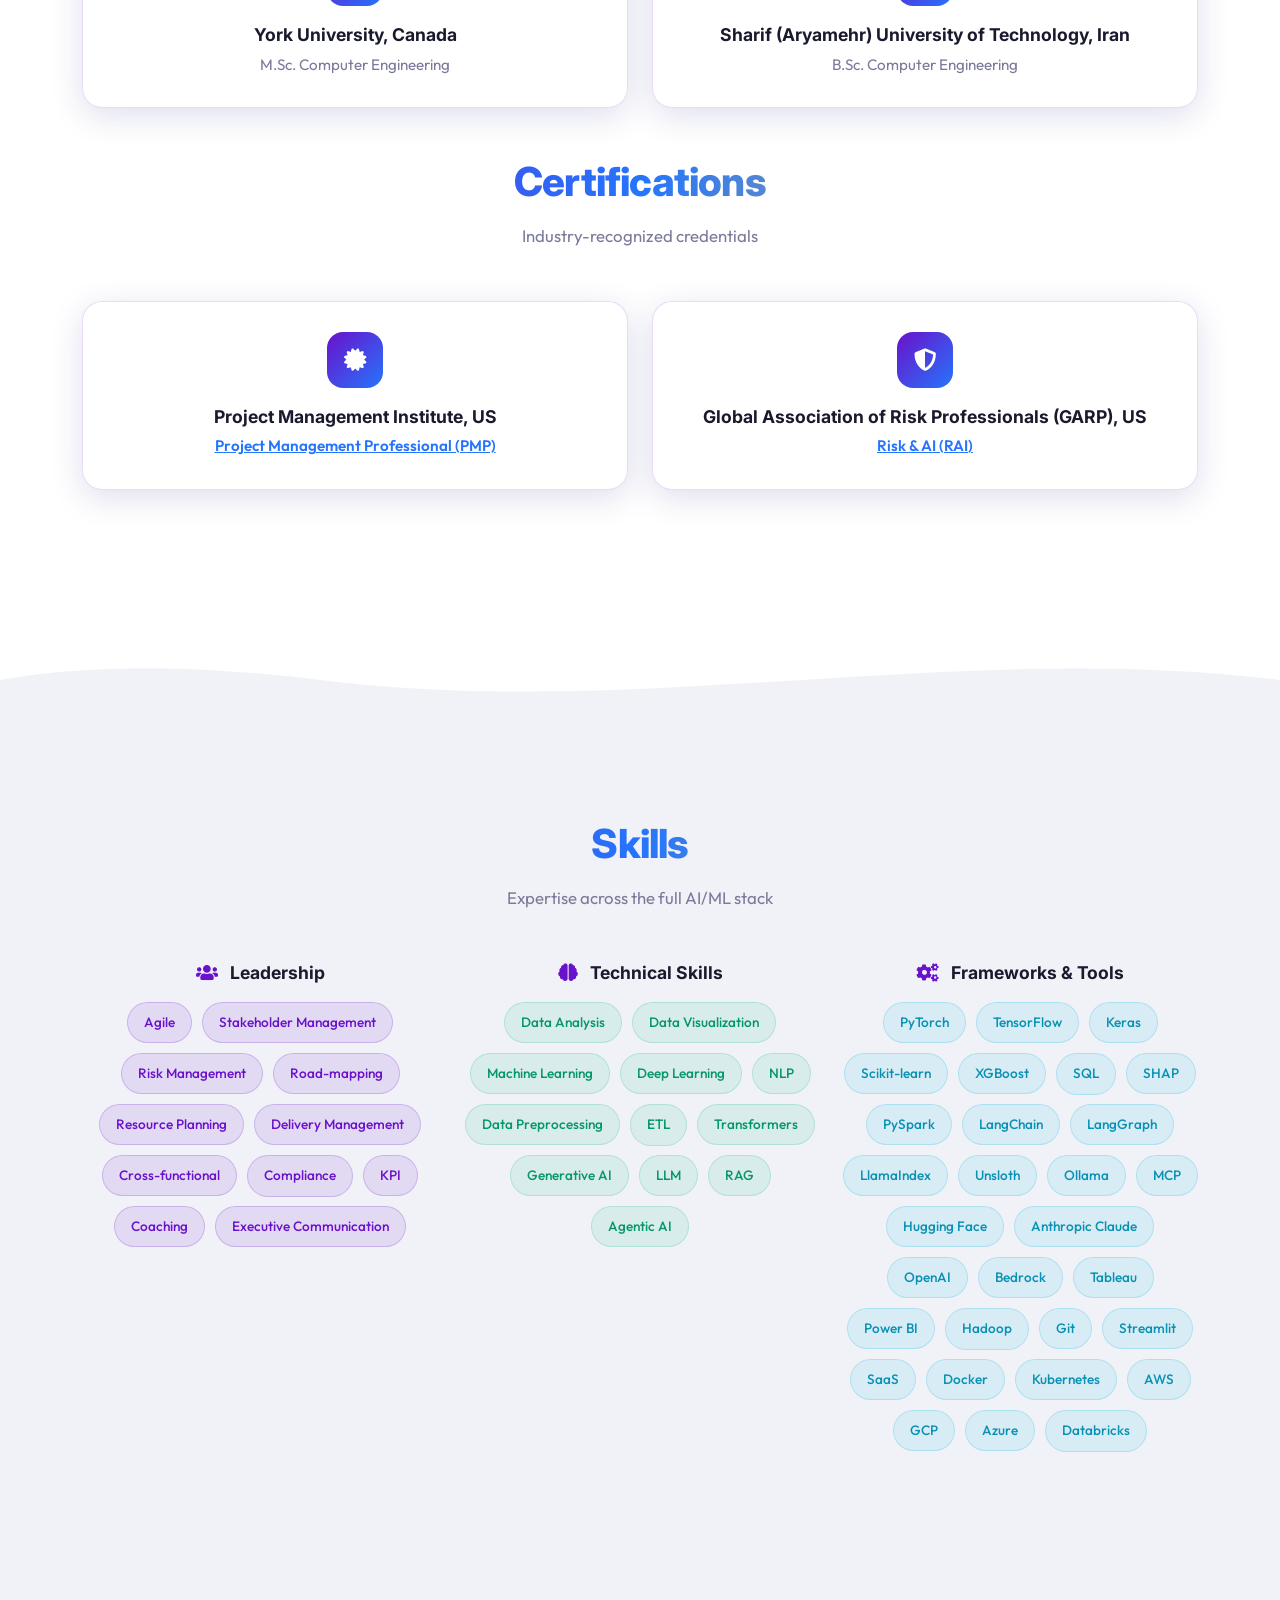
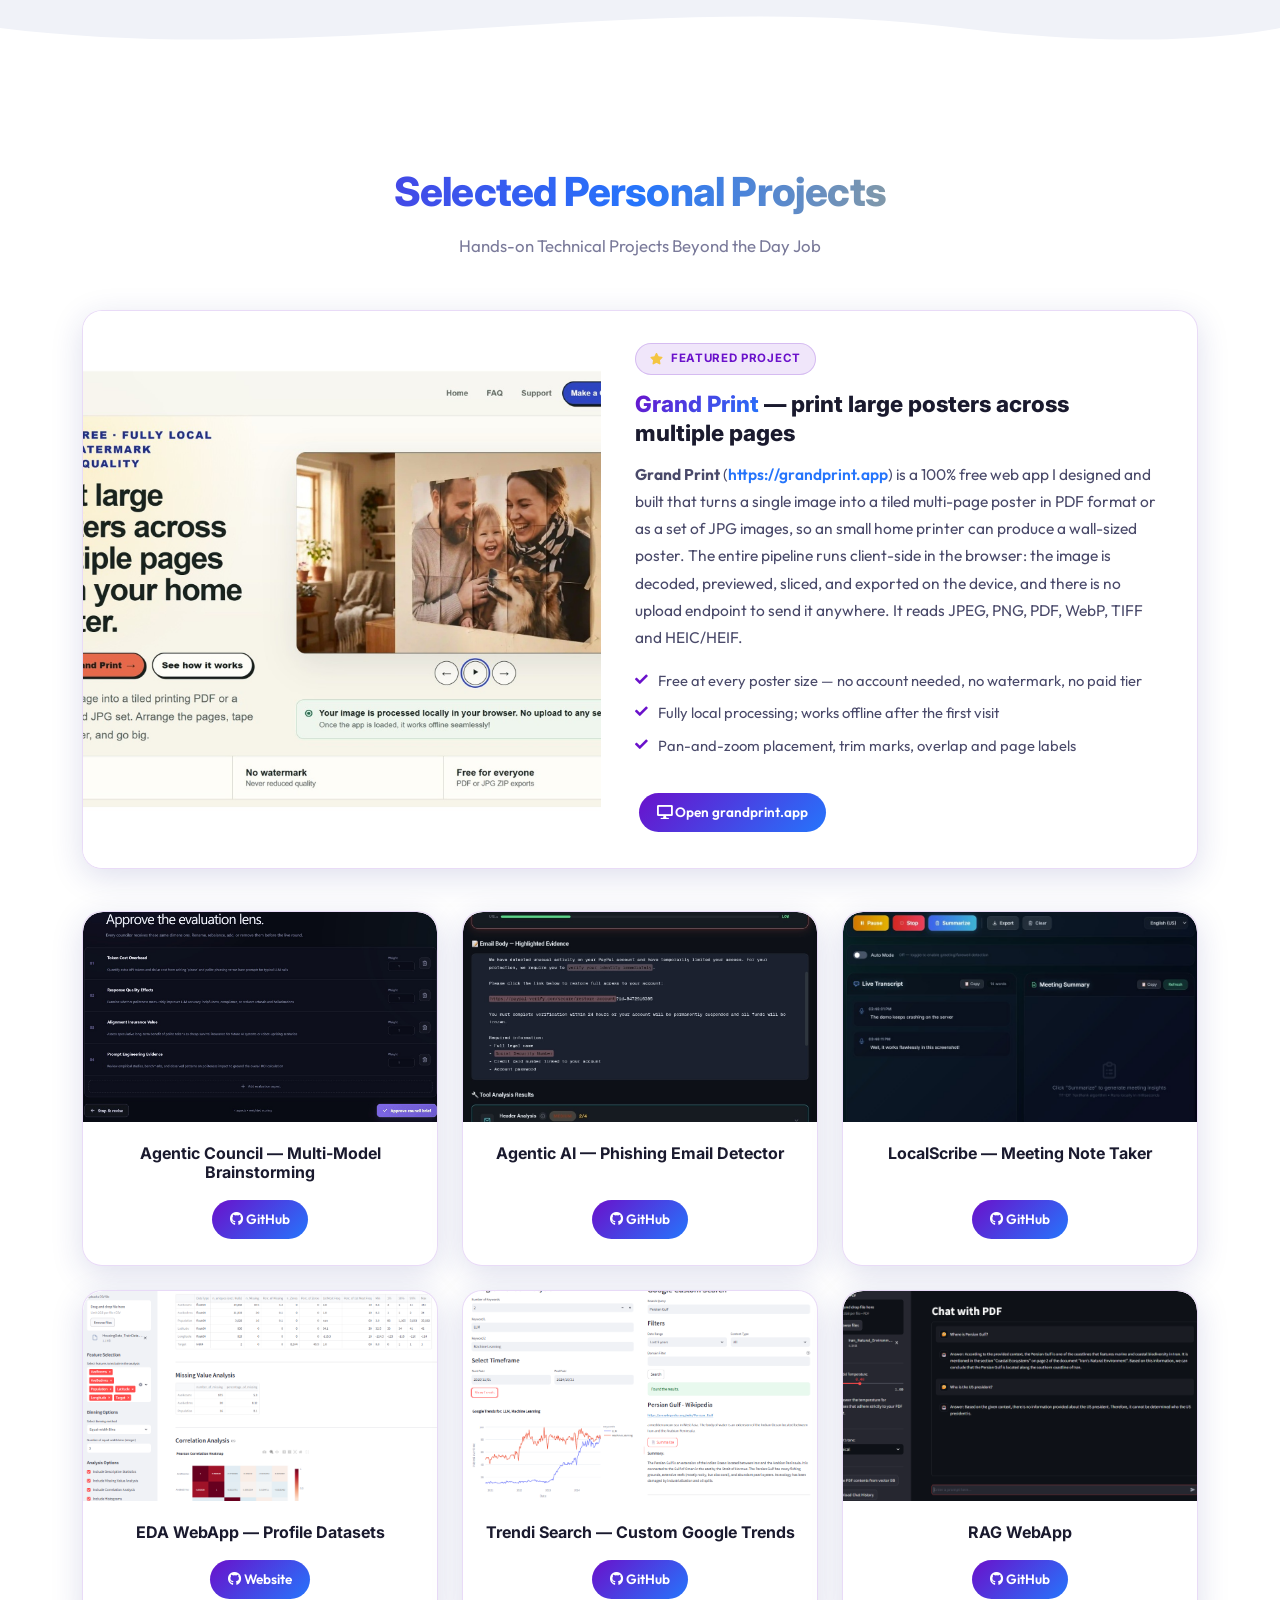
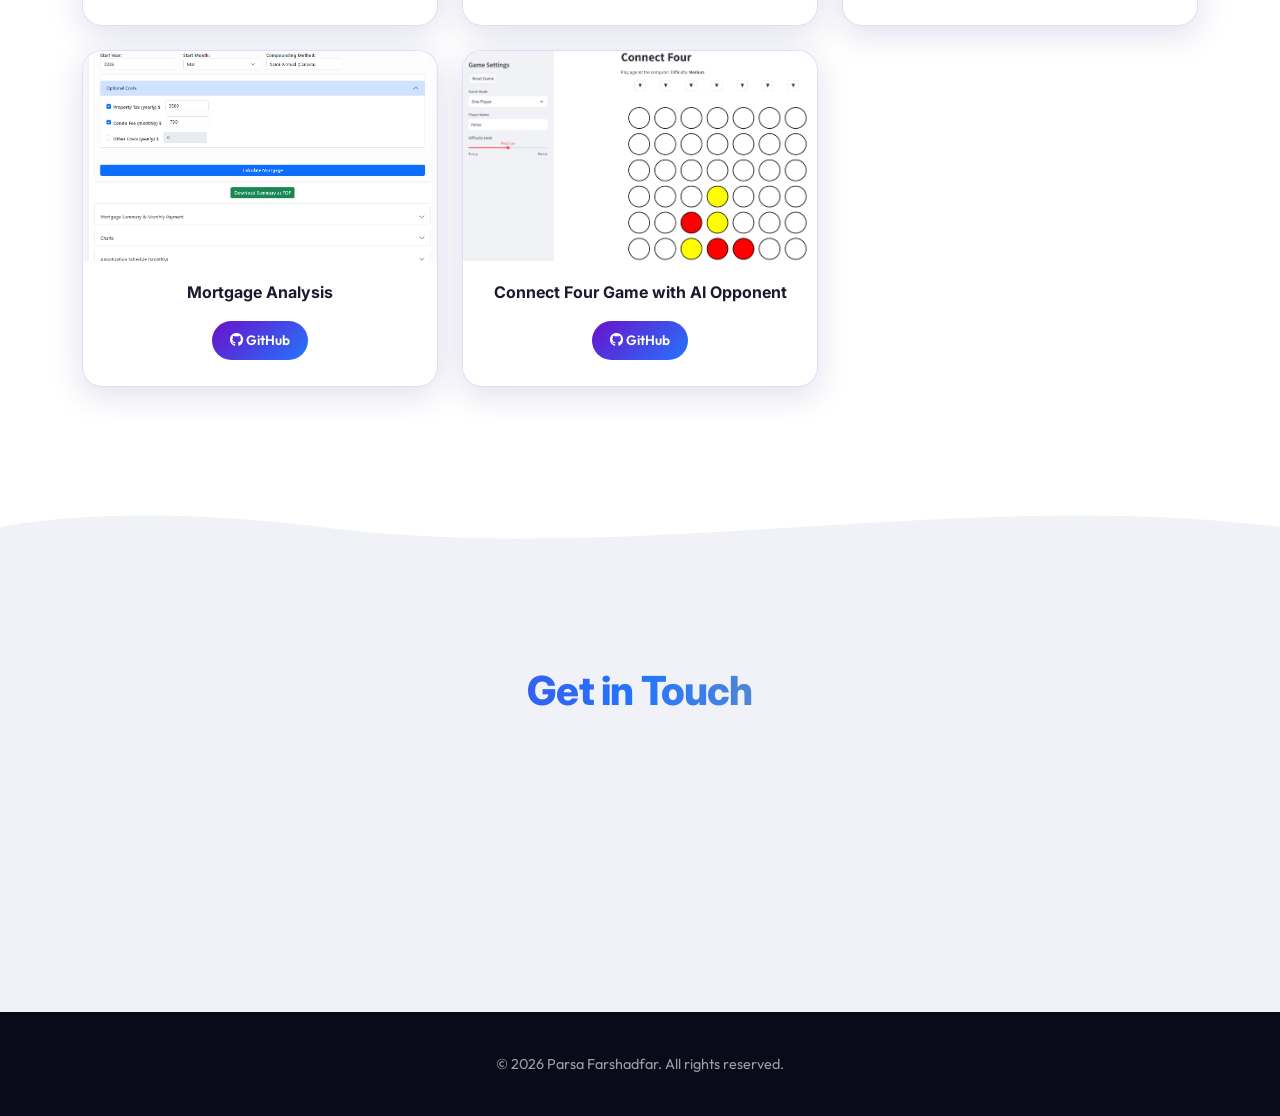
==== commit 850ac688: "chore: trim Grand Print from homepage meta titles and descriptions Shorten og:title, twitter:title, " ====
--- a/index.html
+++ b/index.html
@@ -8,9 +8,9 @@
          engines ignore meta tags. Use HTML comments for notes, never bare text. -->
     <meta charset="UTF-8">
     <meta name="viewport" content="width=device-width, initial-scale=1.0">
-    <title>Parsa Farshadfar, PMP — ML Scientist &amp; Creator of Grand Print</title>
+    <title>Parsa Farshadfar, PMP</title>
     <meta name="description"
-        content="Parsa Farshadfar — Senior Machine Learning Scientist (PMP, RAI) in Toronto, and creator of Grand Print: the free tool to print large posters across multiple pages.">
+        content="Parsa Farshadfar — Senior Machine Learning Scientist (PMP, RAI) in Toronto.">
     <link rel="canonical" href="https://parsafarshadfar.com/">
     <meta name="author" content="Parsa Farshadfar">
 
@@ -23,9 +23,9 @@
     <!-- Open Graph — LinkedIn, Facebook, Slack, Discord link previews -->
     <meta property="og:type" content="profile">
     <meta property="og:site_name" content="Parsa Farshadfar">
-    <meta property="og:title" content="Parsa Farshadfar, PMP — ML Scientist &amp; Creator of Grand Print">
+    <meta property="og:title" content="Parsa Farshadfar, PMP">
     <meta property="og:description"
-        content="Senior Machine Learning Scientist (PMP, RAI) in Toronto, and creator of Grand Print: the free tool to print large posters across multiple pages.">
+        content="Senior Machine Learning Scientist (PMP, RAI) in Toronto.">
     <meta property="og:url" content="https://parsafarshadfar.com/">
     <meta property="og:image" content="https://parsafarshadfar.com/data/profile_picture.jpg">
     <meta property="og:image:width" content="475">
@@ -37,9 +37,9 @@
 
     <!-- Twitter / X card -->
     <meta name="twitter:card" content="summary">
-    <meta name="twitter:title" content="Parsa Farshadfar, PMP — ML Scientist &amp; Creator of Grand Print">
+    <meta name="twitter:title" content="Parsa Farshadfar, PMP">
     <meta name="twitter:description"
-        content="Senior Machine Learning Scientist (PMP, RAI) in Toronto, and creator of Grand Print: the free tool to print large posters across multiple pages.">
+        content="Senior Machine Learning Scientist (PMP, RAI) in Toronto.">
     <meta name="twitter:image" content="https://parsafarshadfar.com/data/profile_picture.jpg">
 
     <!-- Favicon -->
@@ -220,7 +220,7 @@
           "@type": "ProfilePage",
           "@id": "https://parsafarshadfar.com/#webpage",
           "url": "https://parsafarshadfar.com/",
-          "name": "Parsa Farshadfar, PMP — ML Scientist & Creator of Grand Print",
+          "name": "Parsa Farshadfar, PMP",
           "isPartOf": { "@id": "https://parsafarshadfar.com/#website" },
           "about": { "@id": "https://parsafarshadfar.com/#person" },
           "mainEntity": { "@id": "https://parsafarshadfar.com/#person" },
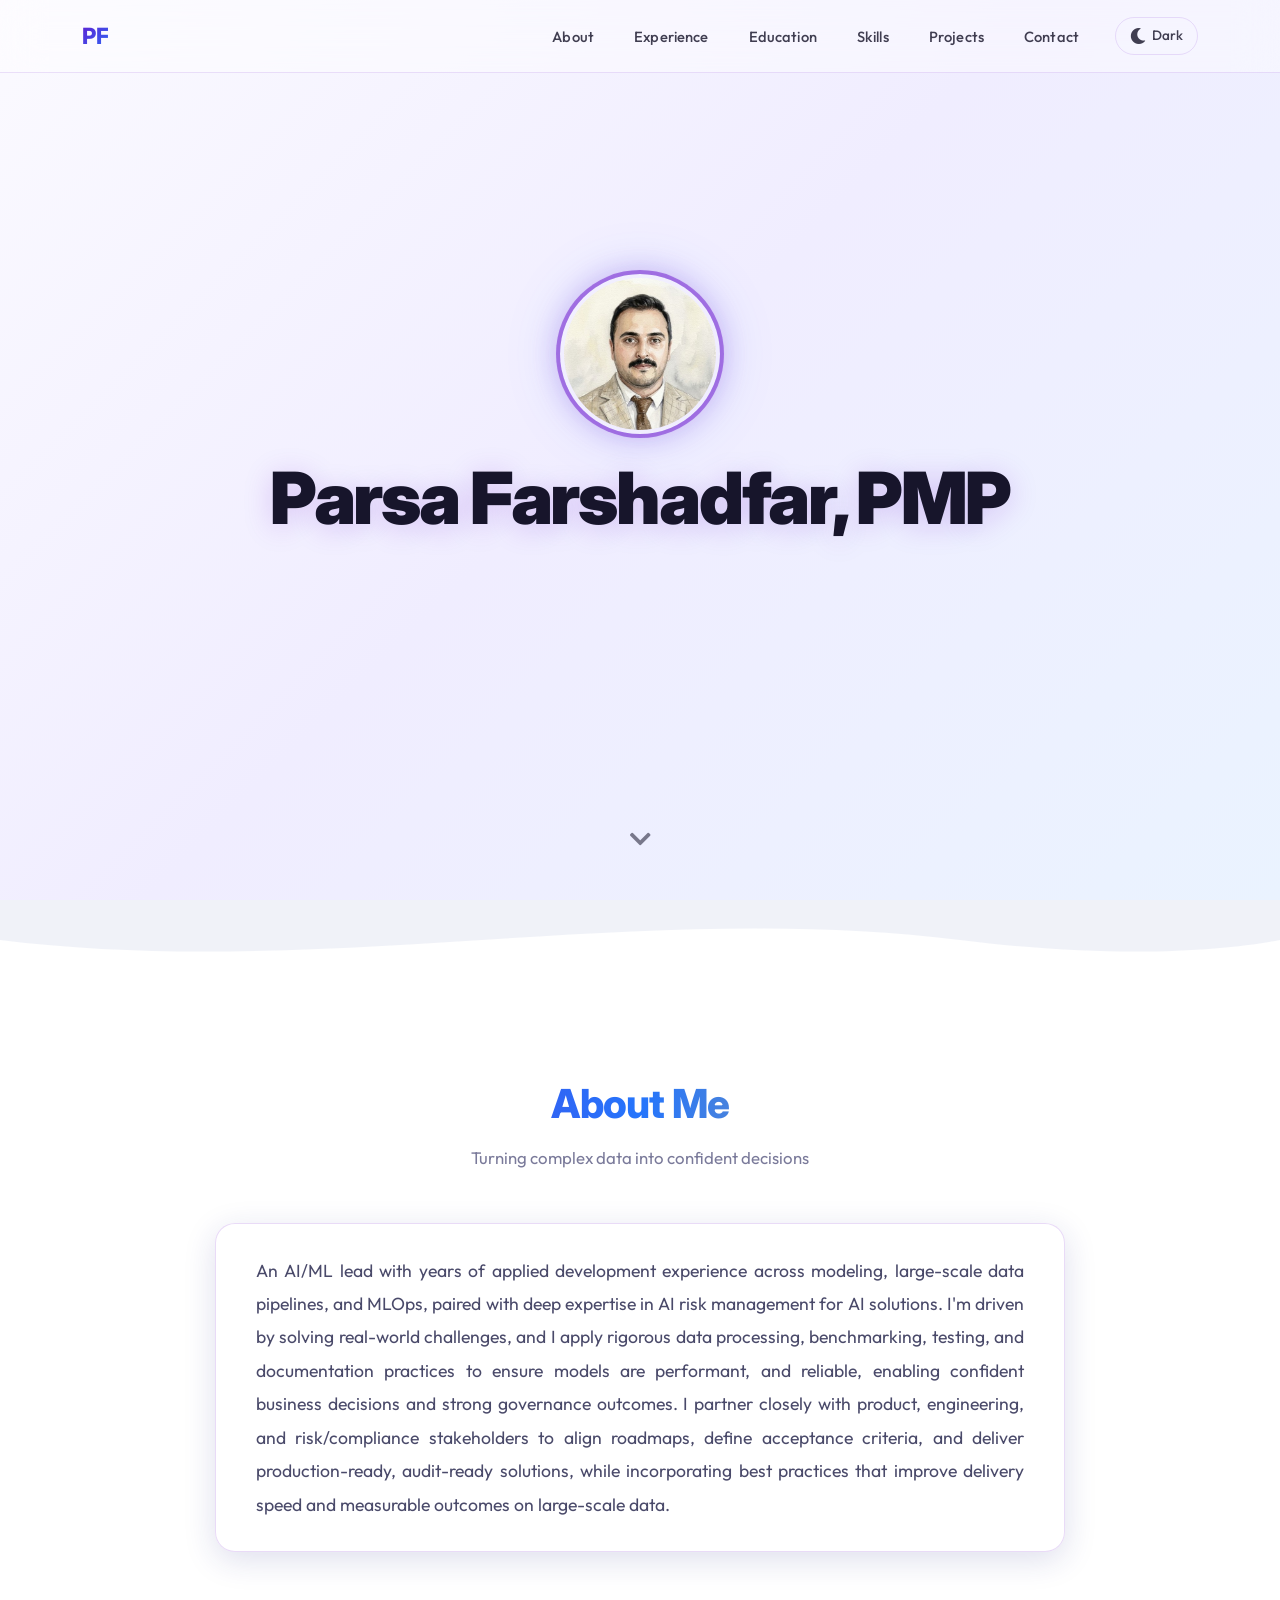
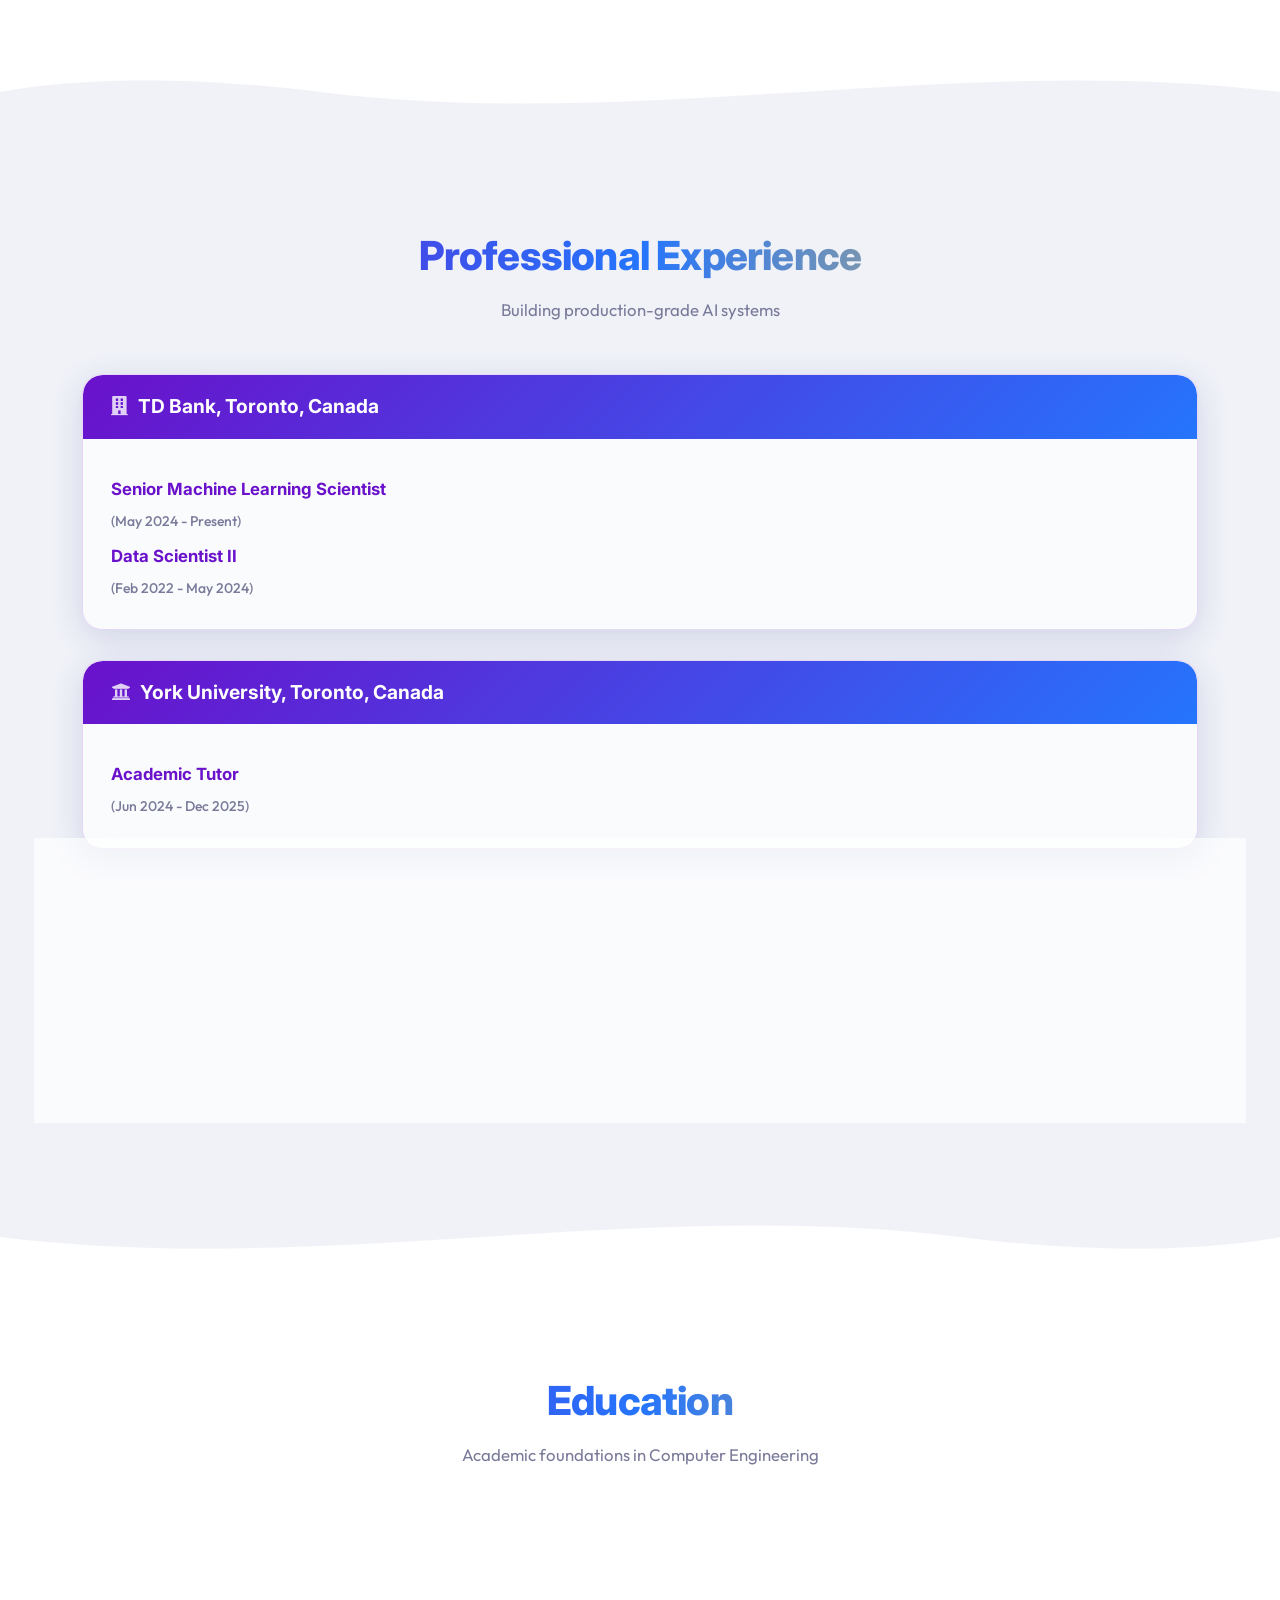
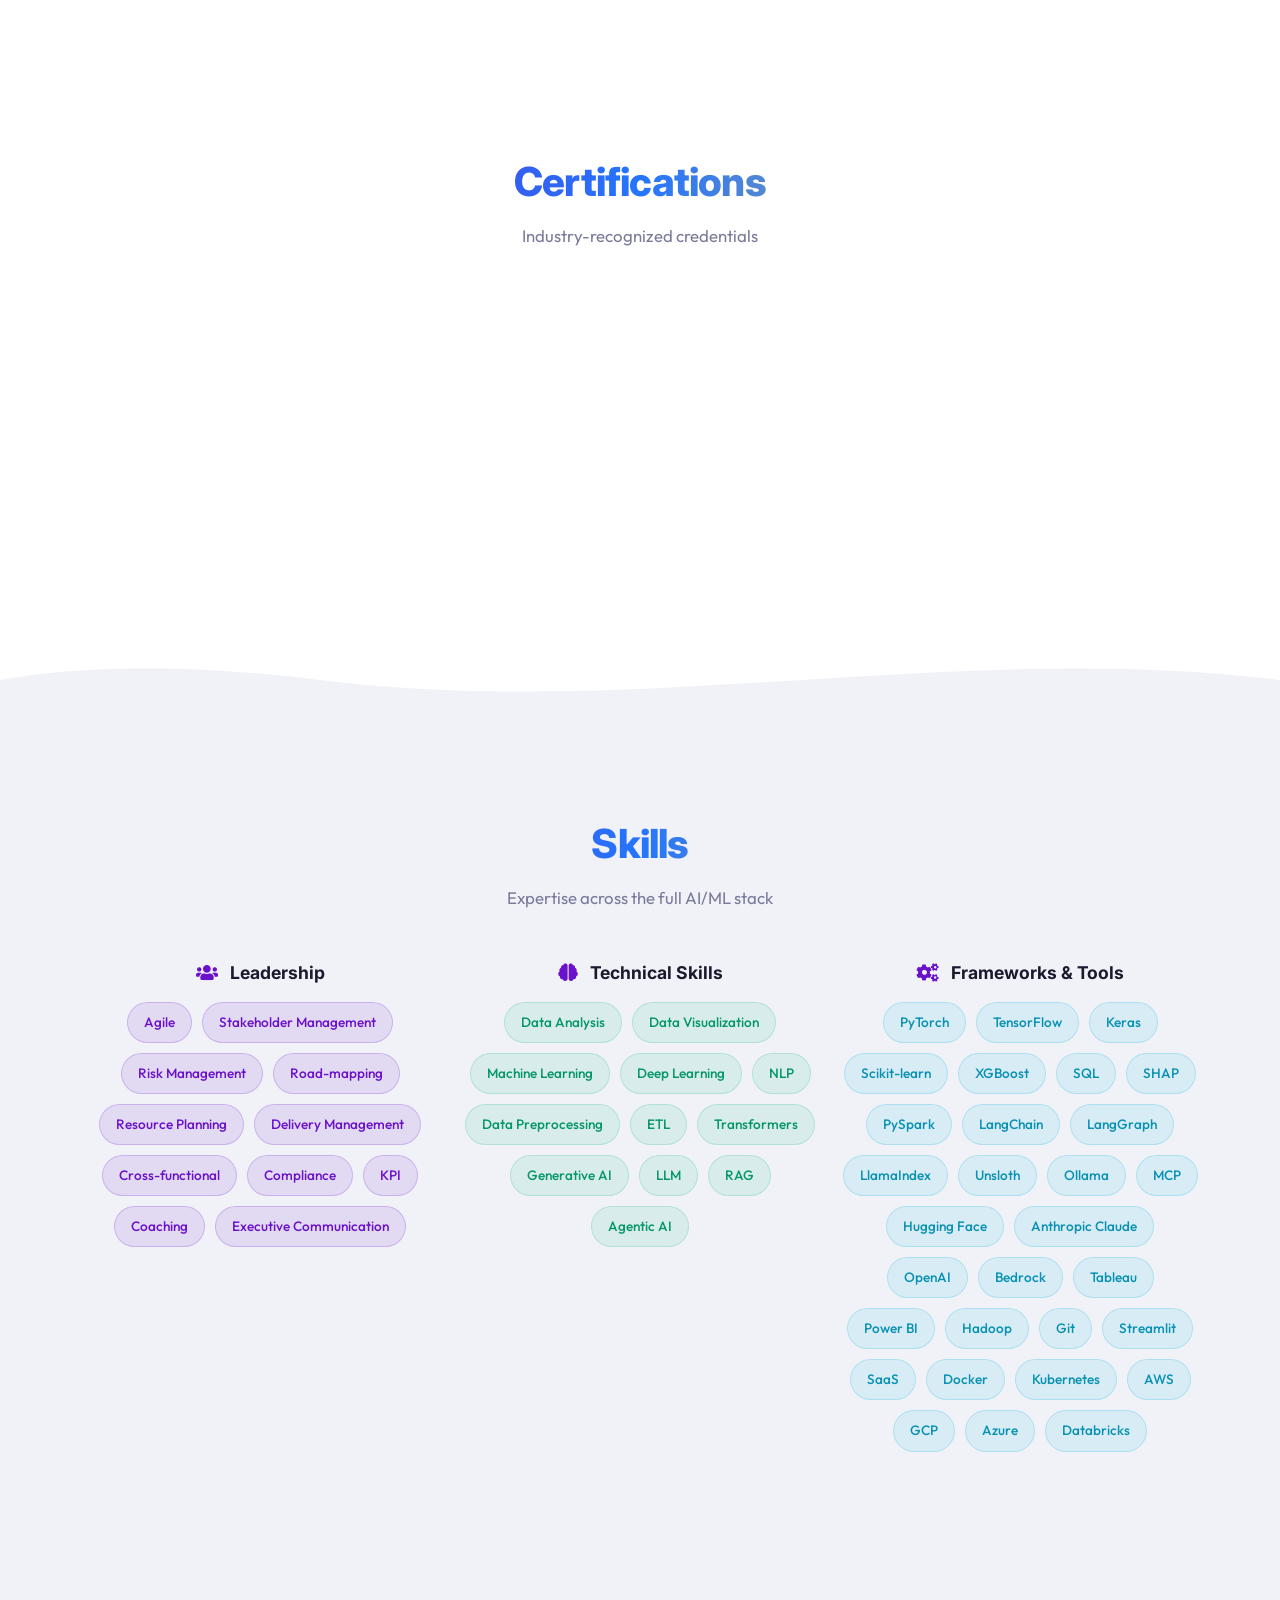
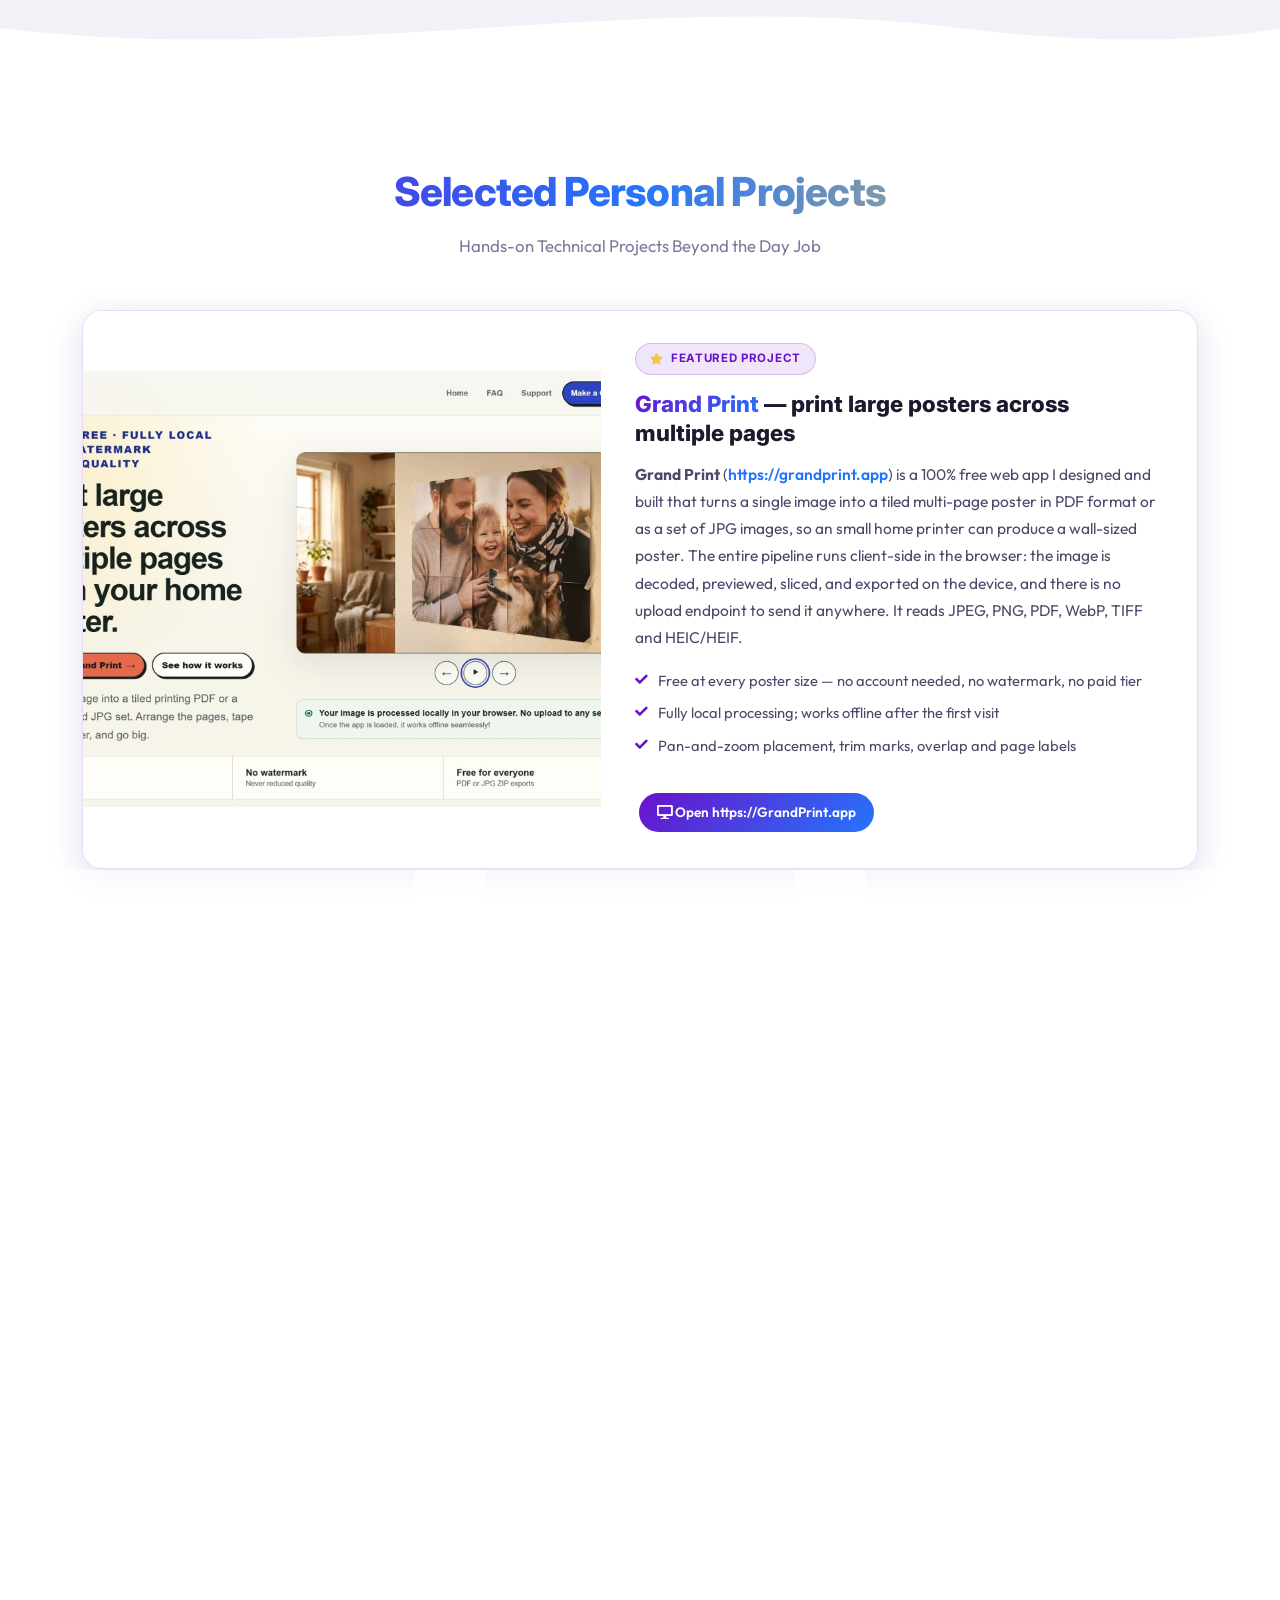
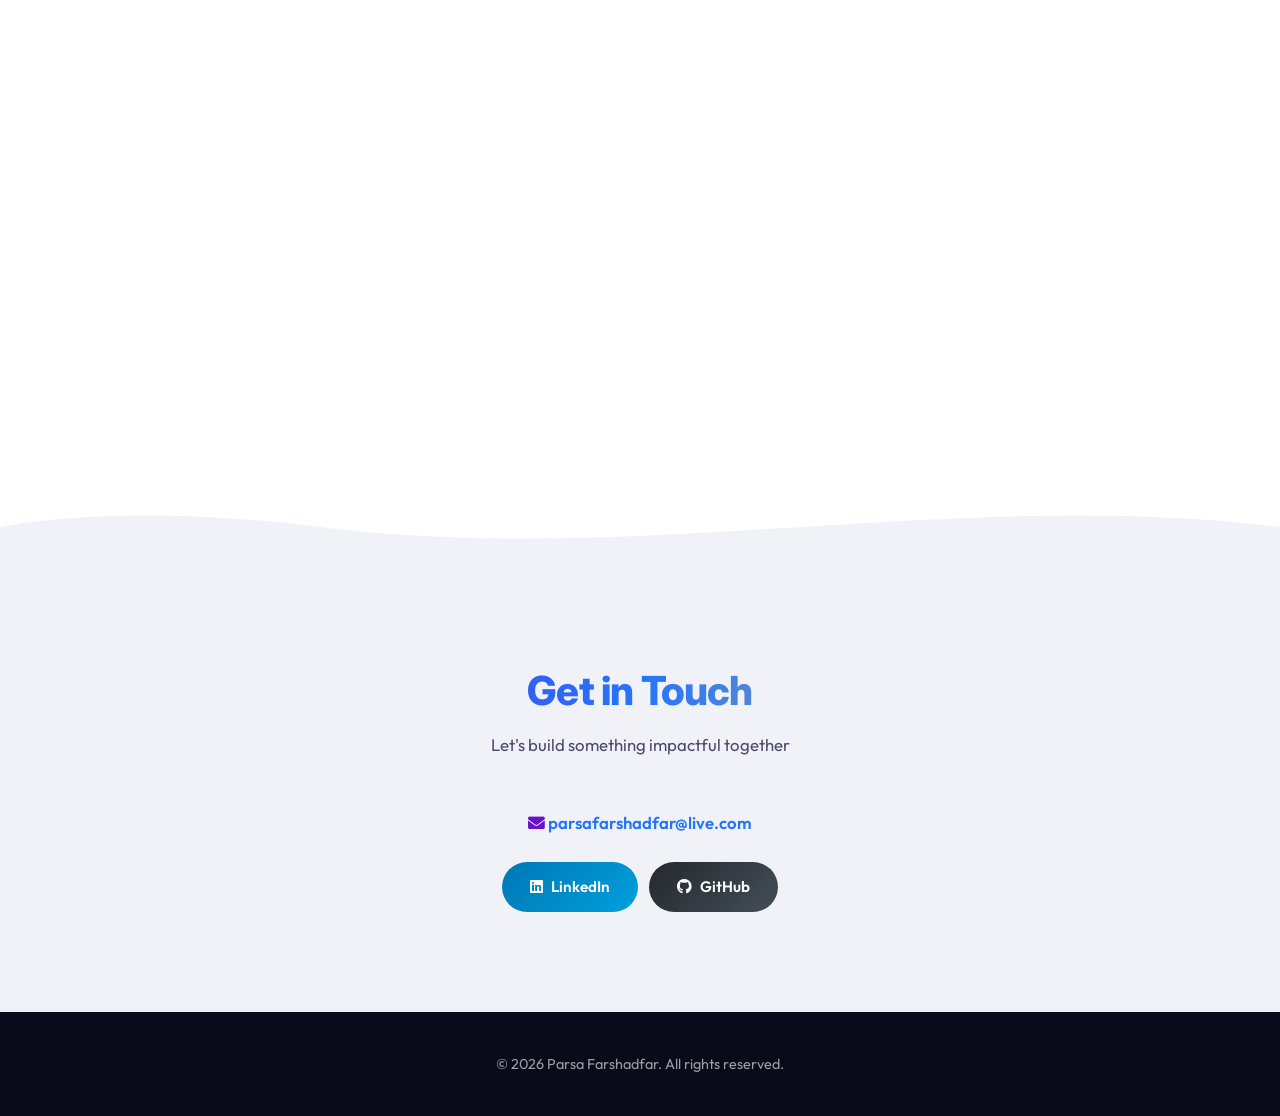
==== commit 526695c1: "chore: show full URL in Grand Print button text Co-Authored-By: Claude Opus 5 <noreply@anthropic.com" ====
--- a/index.html
+++ b/index.html
@@ -588,7 +588,7 @@
                     </ul>
                     <div class="project-links">
                         <a href="https://grandprint.app/" target="_blank" rel="noopener"><i class="fa fa-desktop"></i>
-                            Open grandprint.app</a>
+                            Open https://GrandPrint.app</a>
                     </div>
                 </div>
             </article>
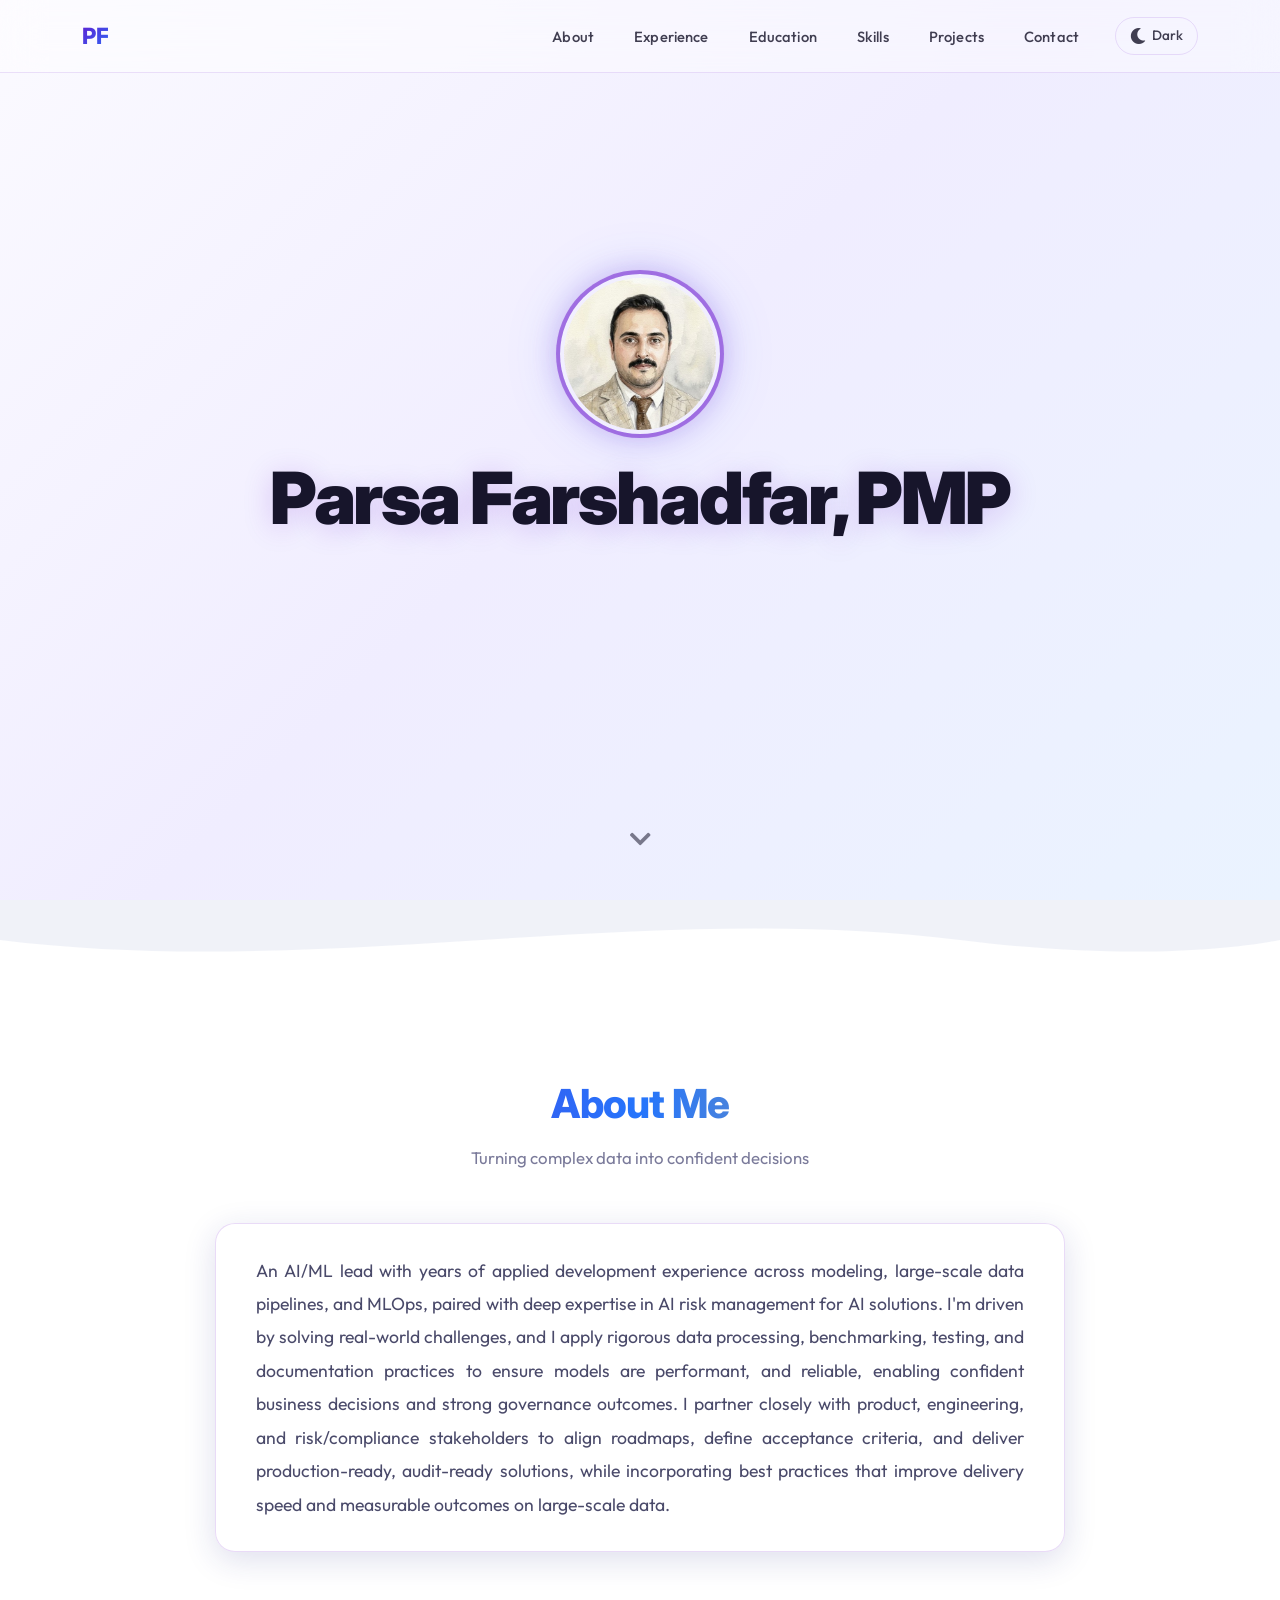
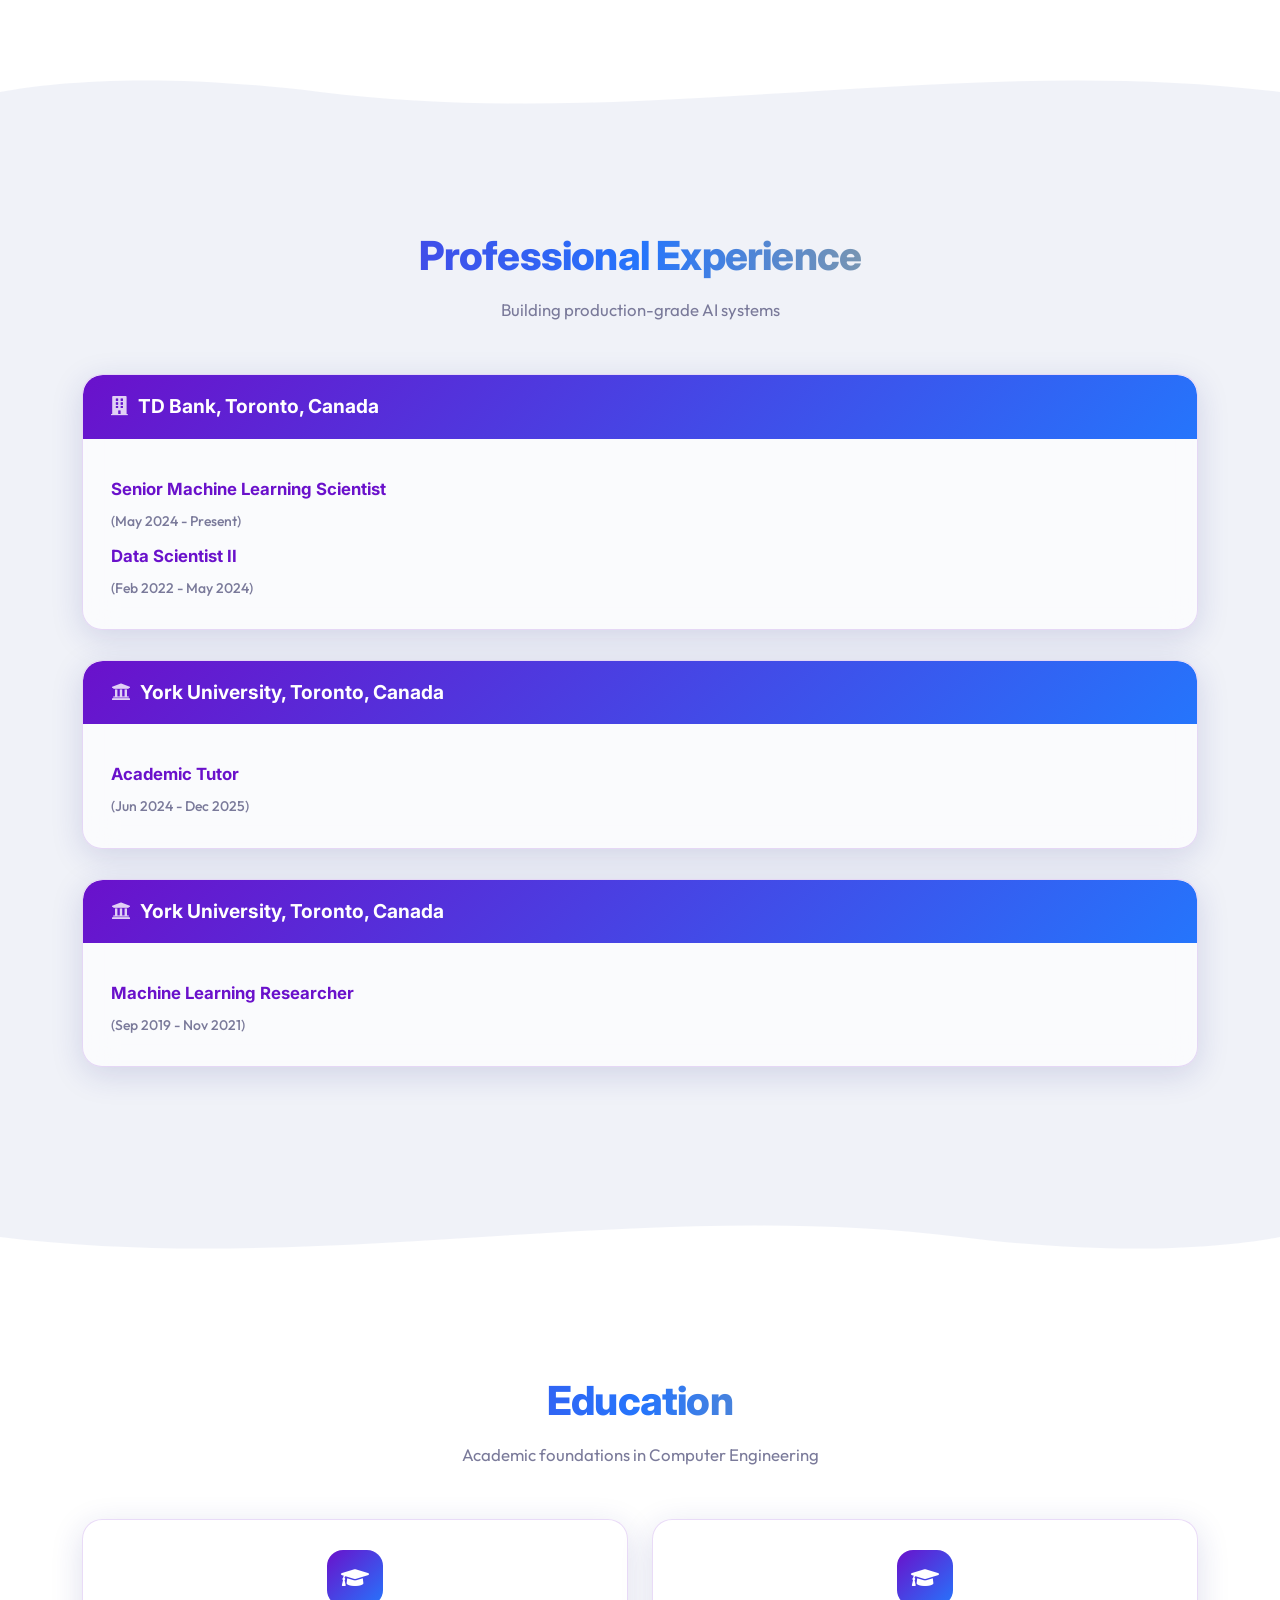
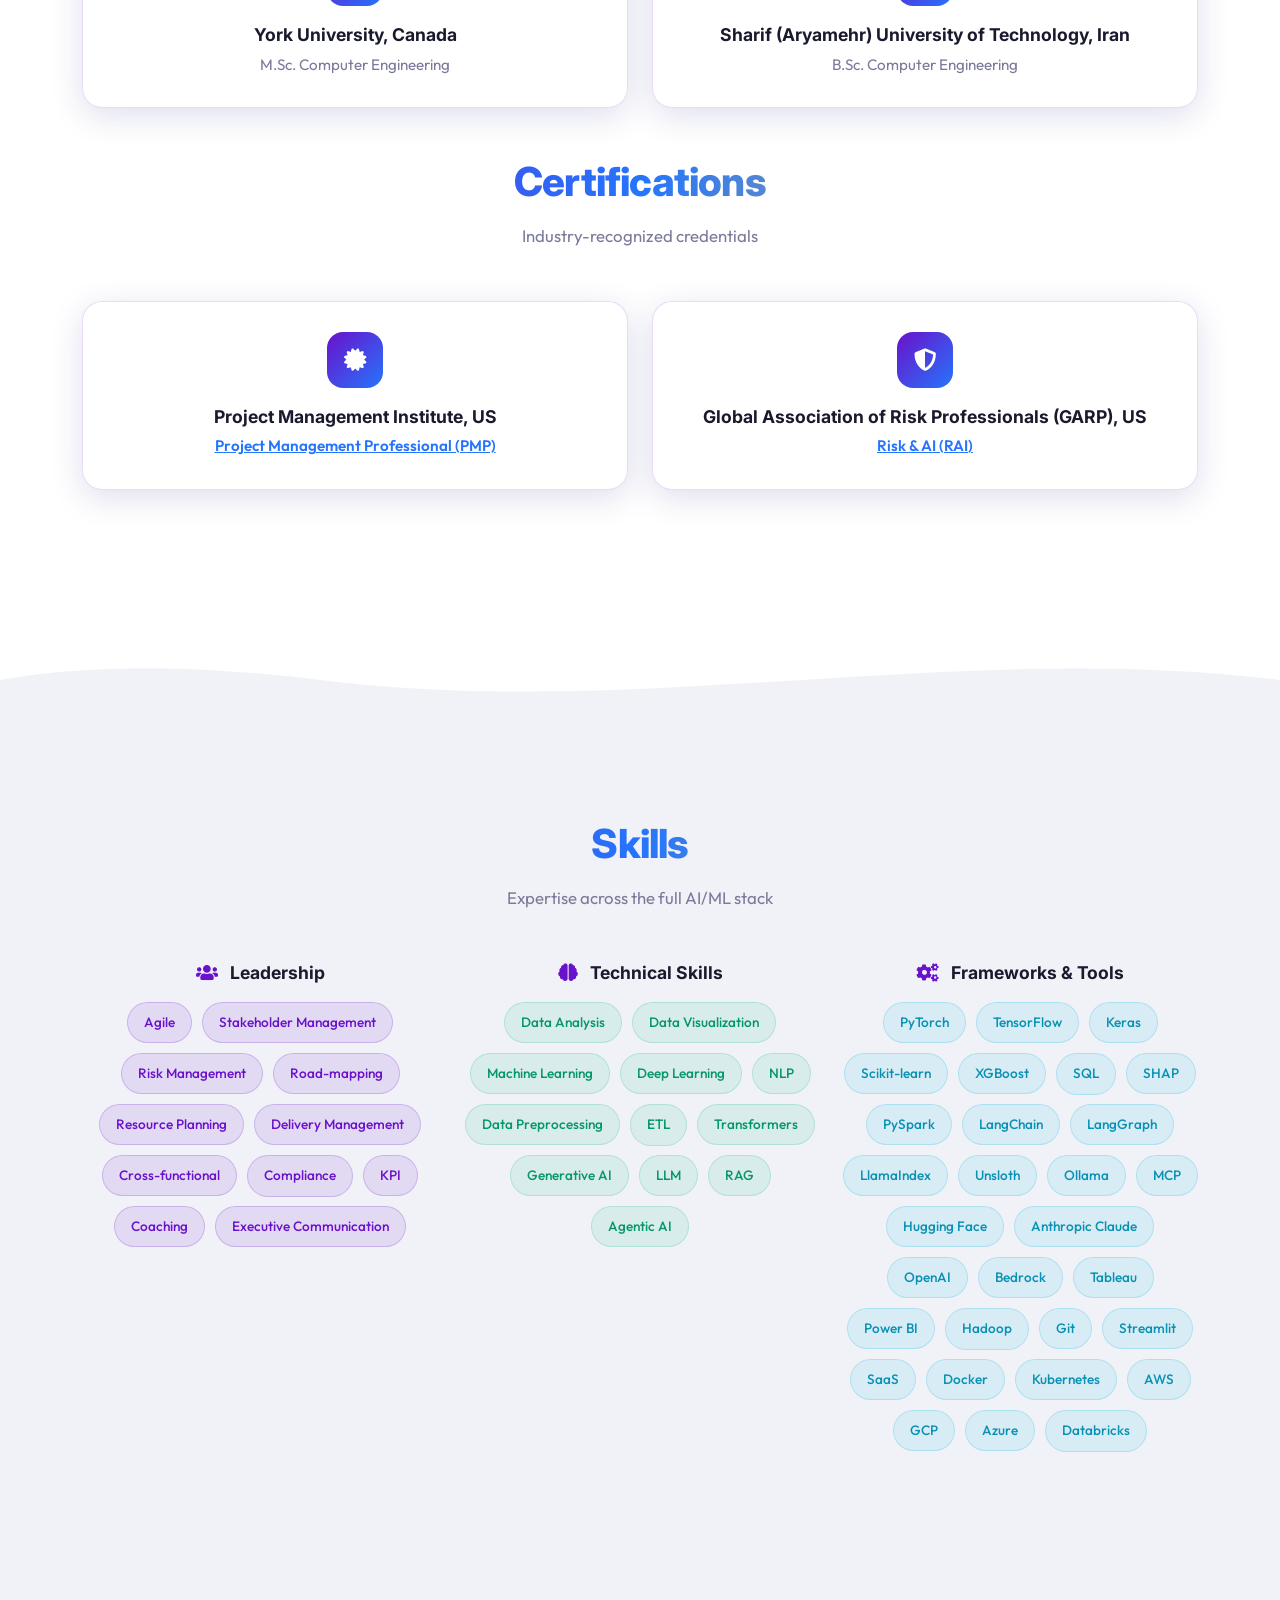
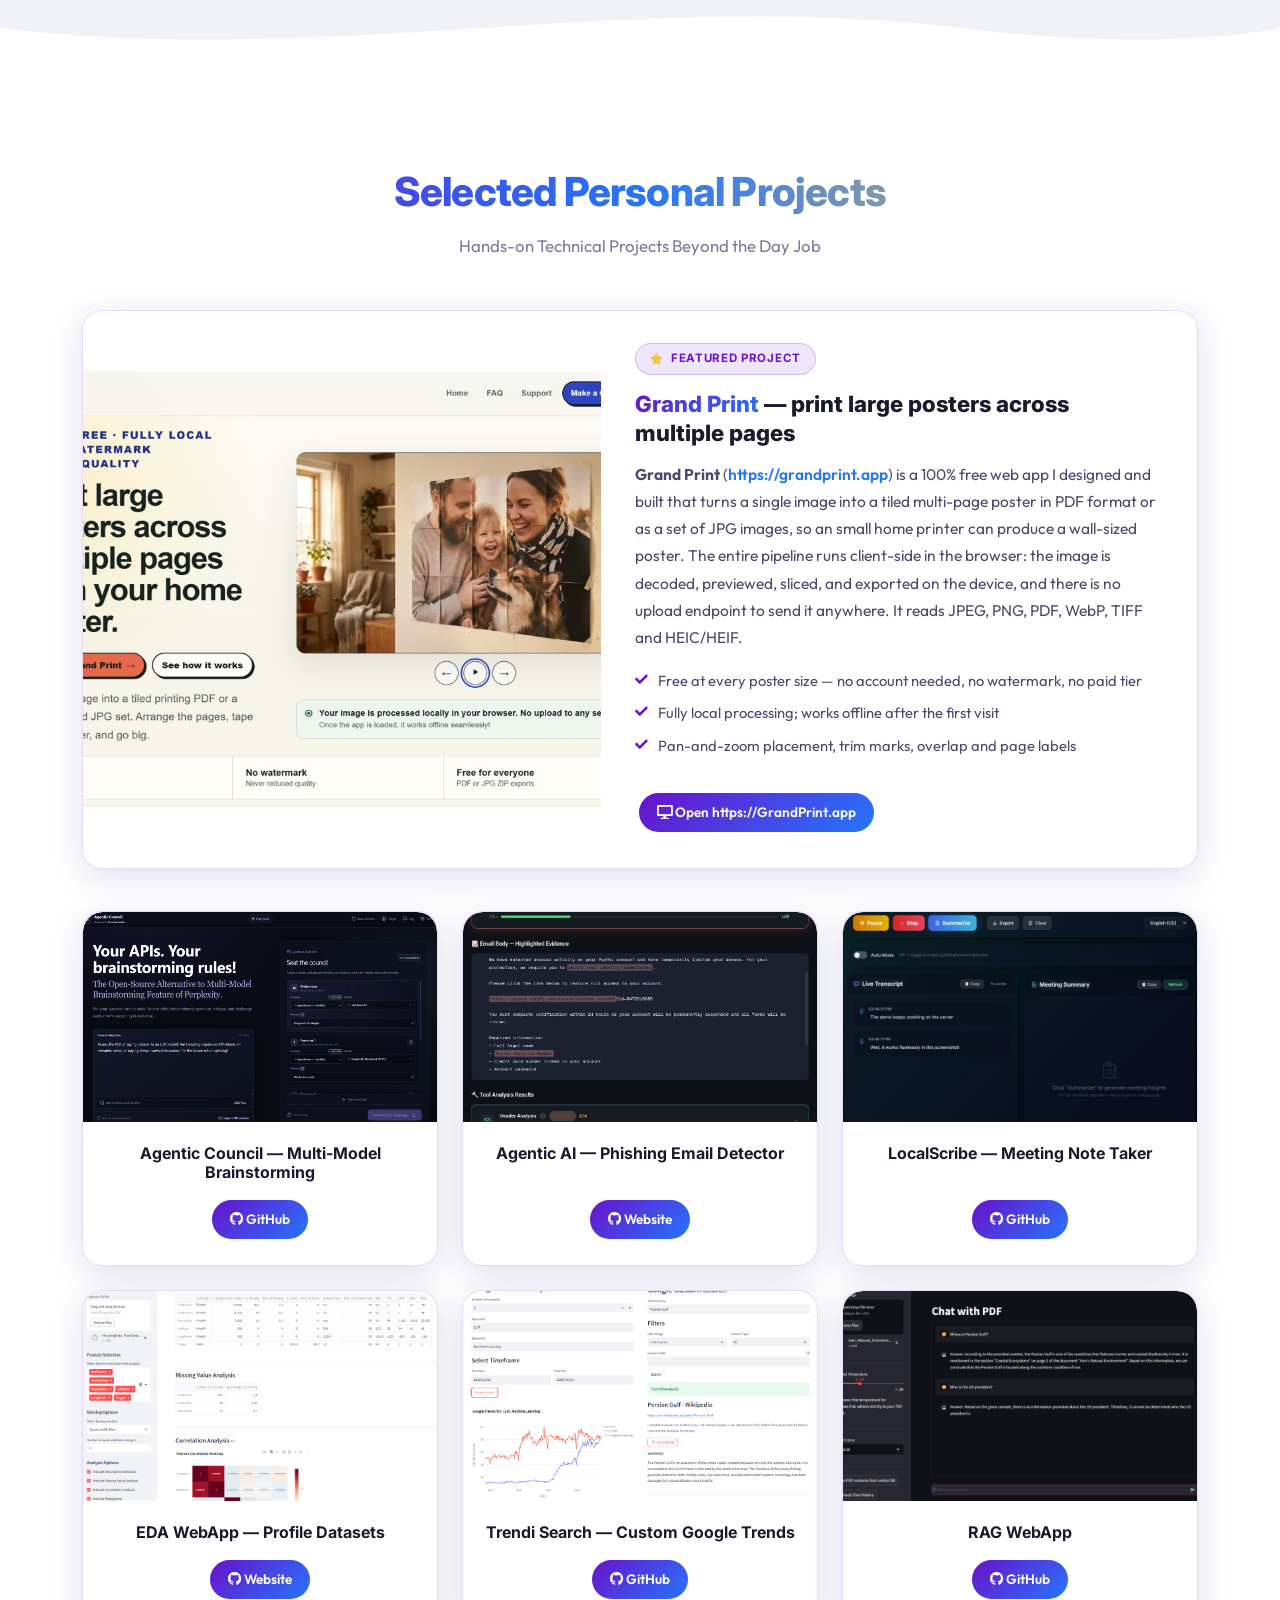
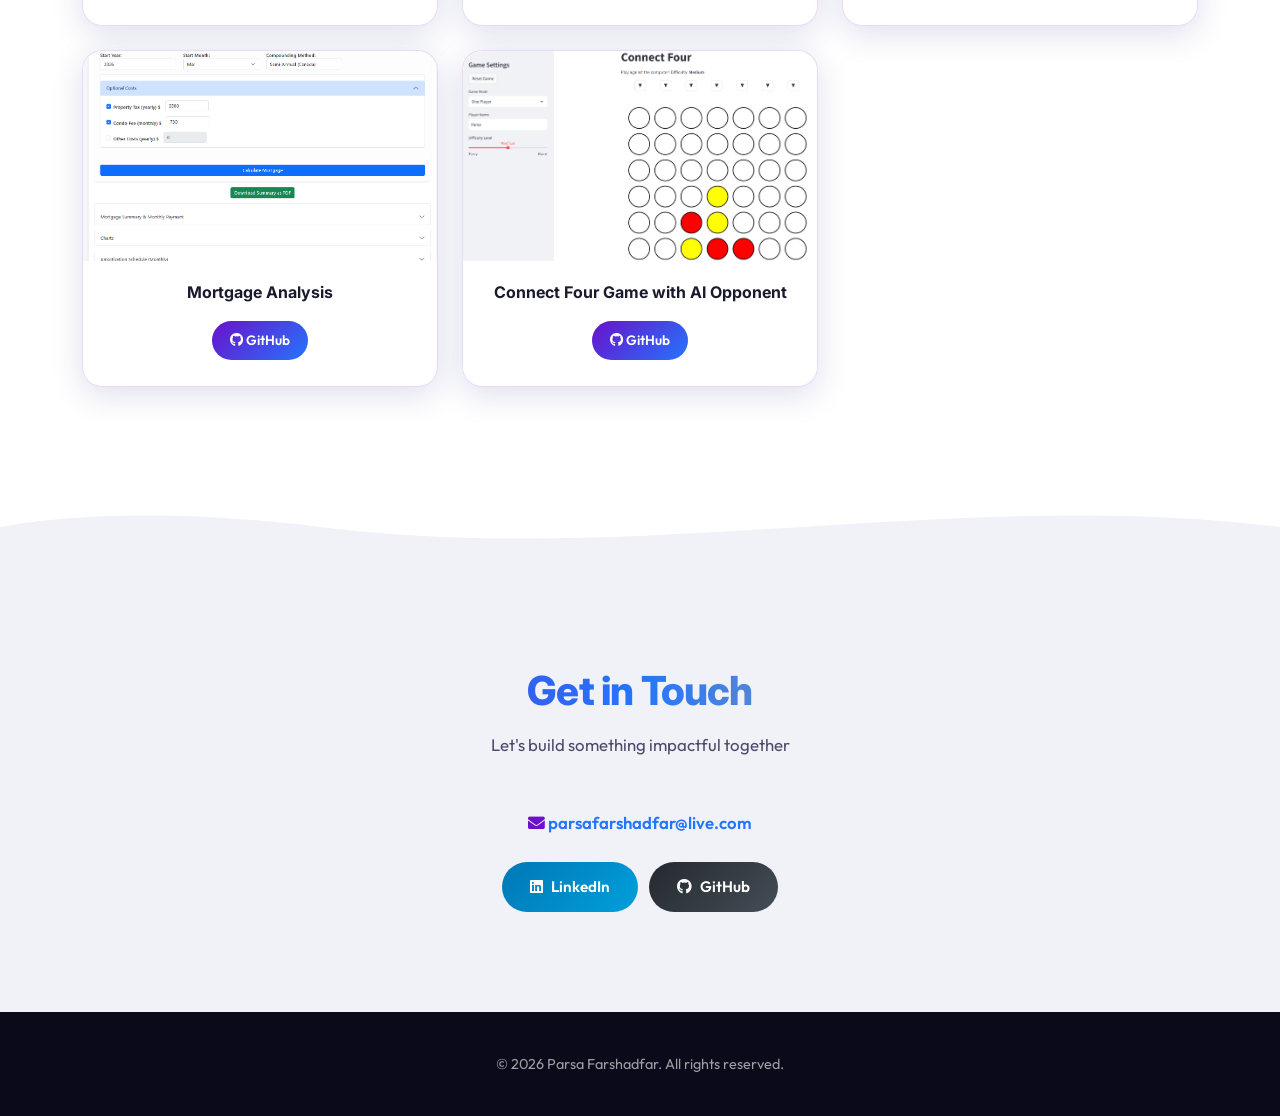
==== commit 2e71ebfd: "style: format meta tags and update phishing detector project link to website URL" ====
--- a/index.html
+++ b/index.html
@@ -9,8 +9,7 @@
     <meta charset="UTF-8">
     <meta name="viewport" content="width=device-width, initial-scale=1.0">
     <title>Parsa Farshadfar, PMP</title>
-    <meta name="description"
-        content="Parsa Farshadfar — Senior Machine Learning Scientist (PMP, RAI) in Toronto.">
+    <meta name="description" content="Parsa Farshadfar — Senior Machine Learning Scientist (PMP, RAI) in Toronto.">
     <link rel="canonical" href="https://parsafarshadfar.com/">
     <meta name="author" content="Parsa Farshadfar">
 
@@ -24,8 +23,7 @@
     <meta property="og:type" content="profile">
     <meta property="og:site_name" content="Parsa Farshadfar">
     <meta property="og:title" content="Parsa Farshadfar, PMP">
-    <meta property="og:description"
-        content="Senior Machine Learning Scientist (PMP, RAI) in Toronto.">
+    <meta property="og:description" content="Senior Machine Learning Scientist (PMP, RAI) in Toronto.">
     <meta property="og:url" content="https://parsafarshadfar.com/">
     <meta property="og:image" content="https://parsafarshadfar.com/data/profile_picture.jpg">
     <meta property="og:image:width" content="475">
@@ -38,8 +36,7 @@
     <!-- Twitter / X card -->
     <meta name="twitter:card" content="summary">
     <meta name="twitter:title" content="Parsa Farshadfar, PMP">
-    <meta name="twitter:description"
-        content="Senior Machine Learning Scientist (PMP, RAI) in Toronto.">
+    <meta name="twitter:description" content="Senior Machine Learning Scientist (PMP, RAI) in Toronto.">
     <meta name="twitter:image" content="https://parsafarshadfar.com/data/profile_picture.jpg">
 
     <!-- Favicon -->
@@ -621,8 +618,8 @@
                         <div class="project-card-body">
                             <h5>Agentic AI — Phishing Email Detector</h5>
                             <div class="project-links">
-                                <a href="https://github.com/parsafarshadfar/agentic_phish_detector" target="_blank"><i
-                                        class="fab fa-github"></i> GitHub</a>
+                                <a href="https://agenticphishdetector.parsafarshadfar.com/" target="_blank"><i
+                                        class="fab fa-github"></i> Website</a>
                             </div>
                         </div>
                     </div>
